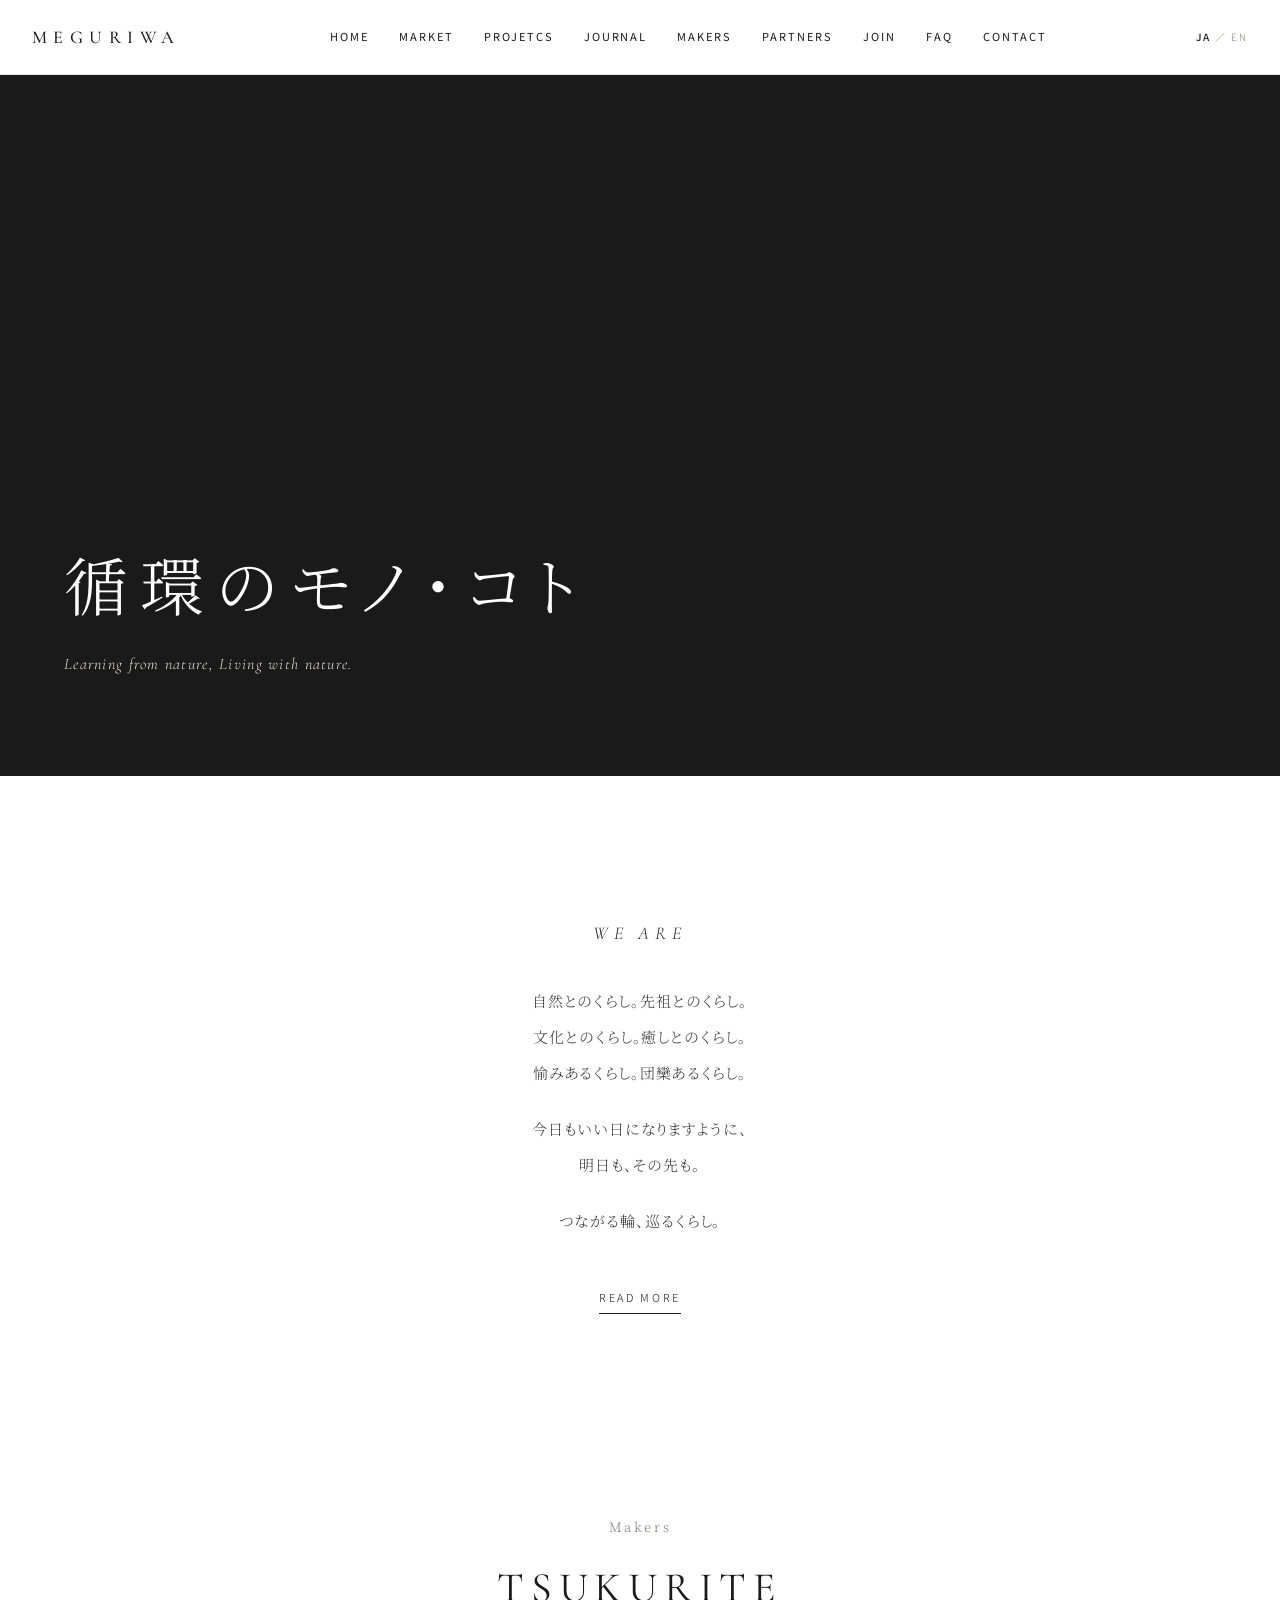
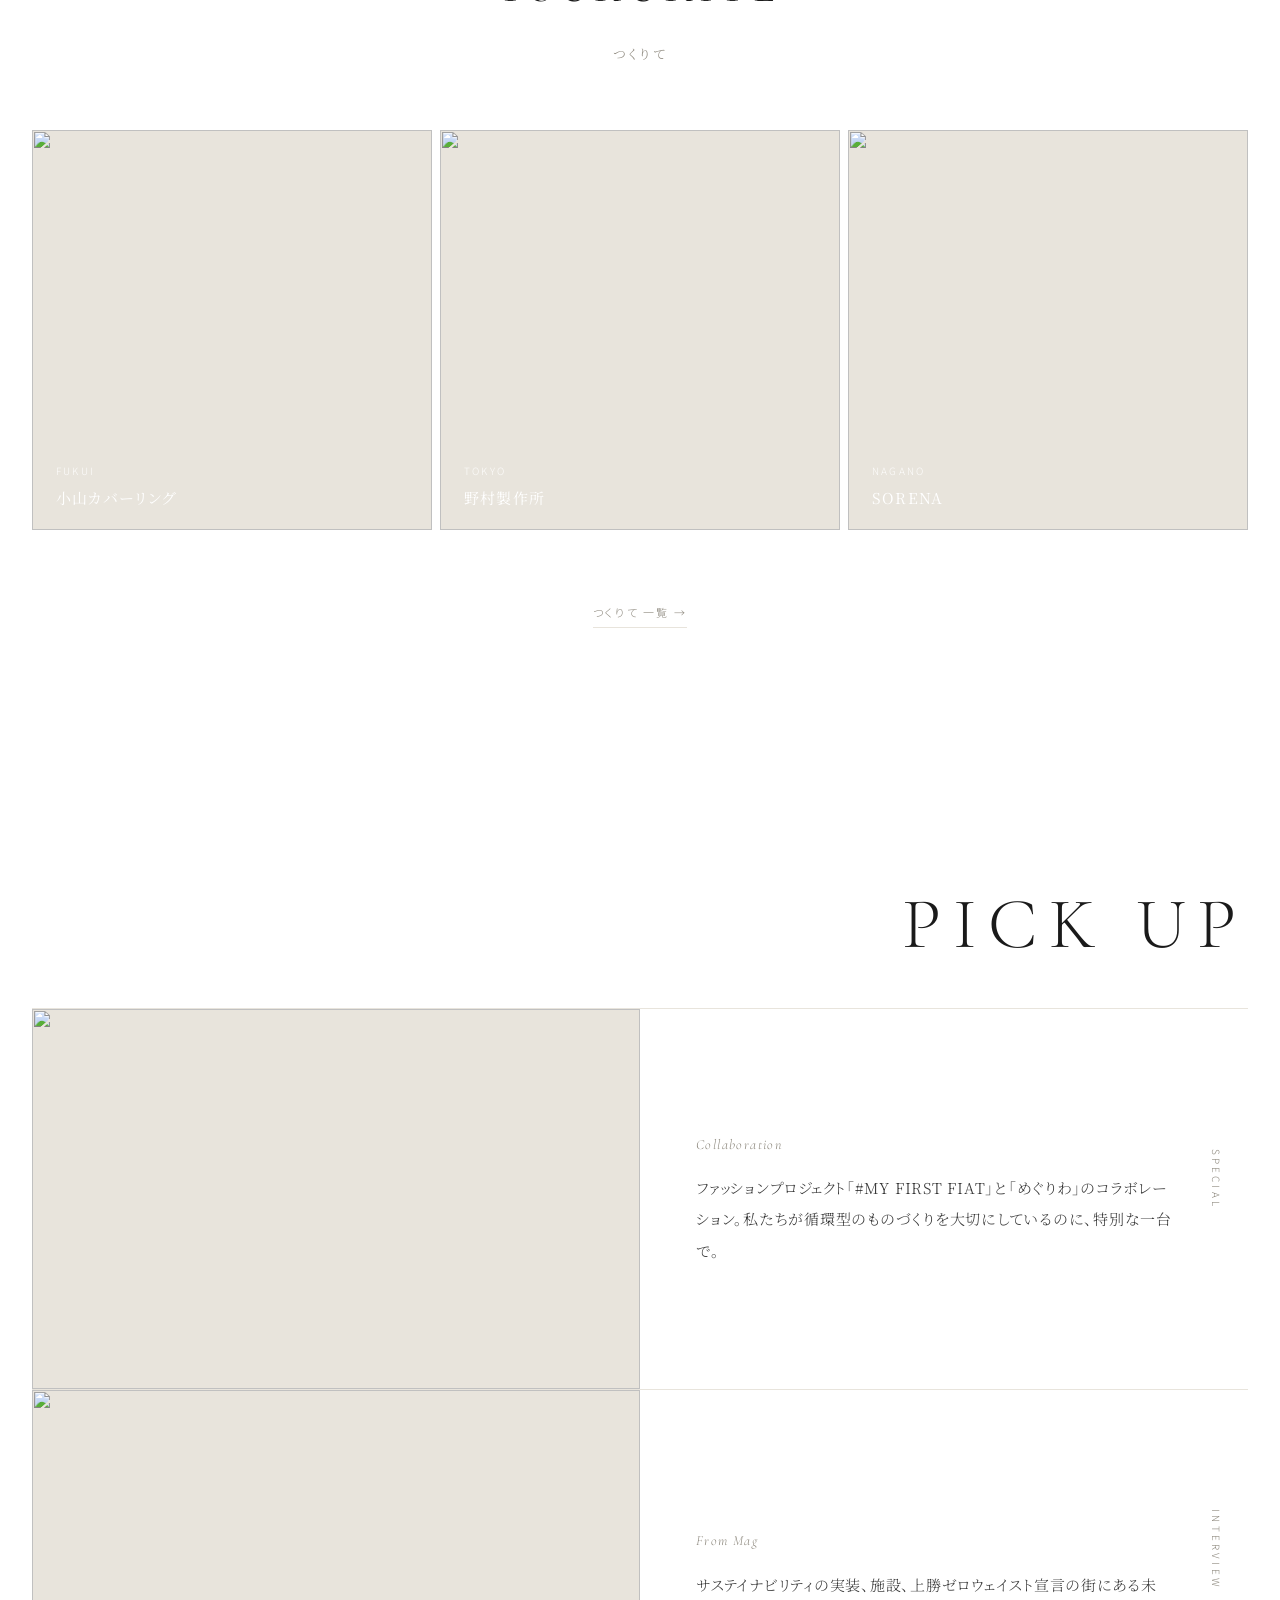
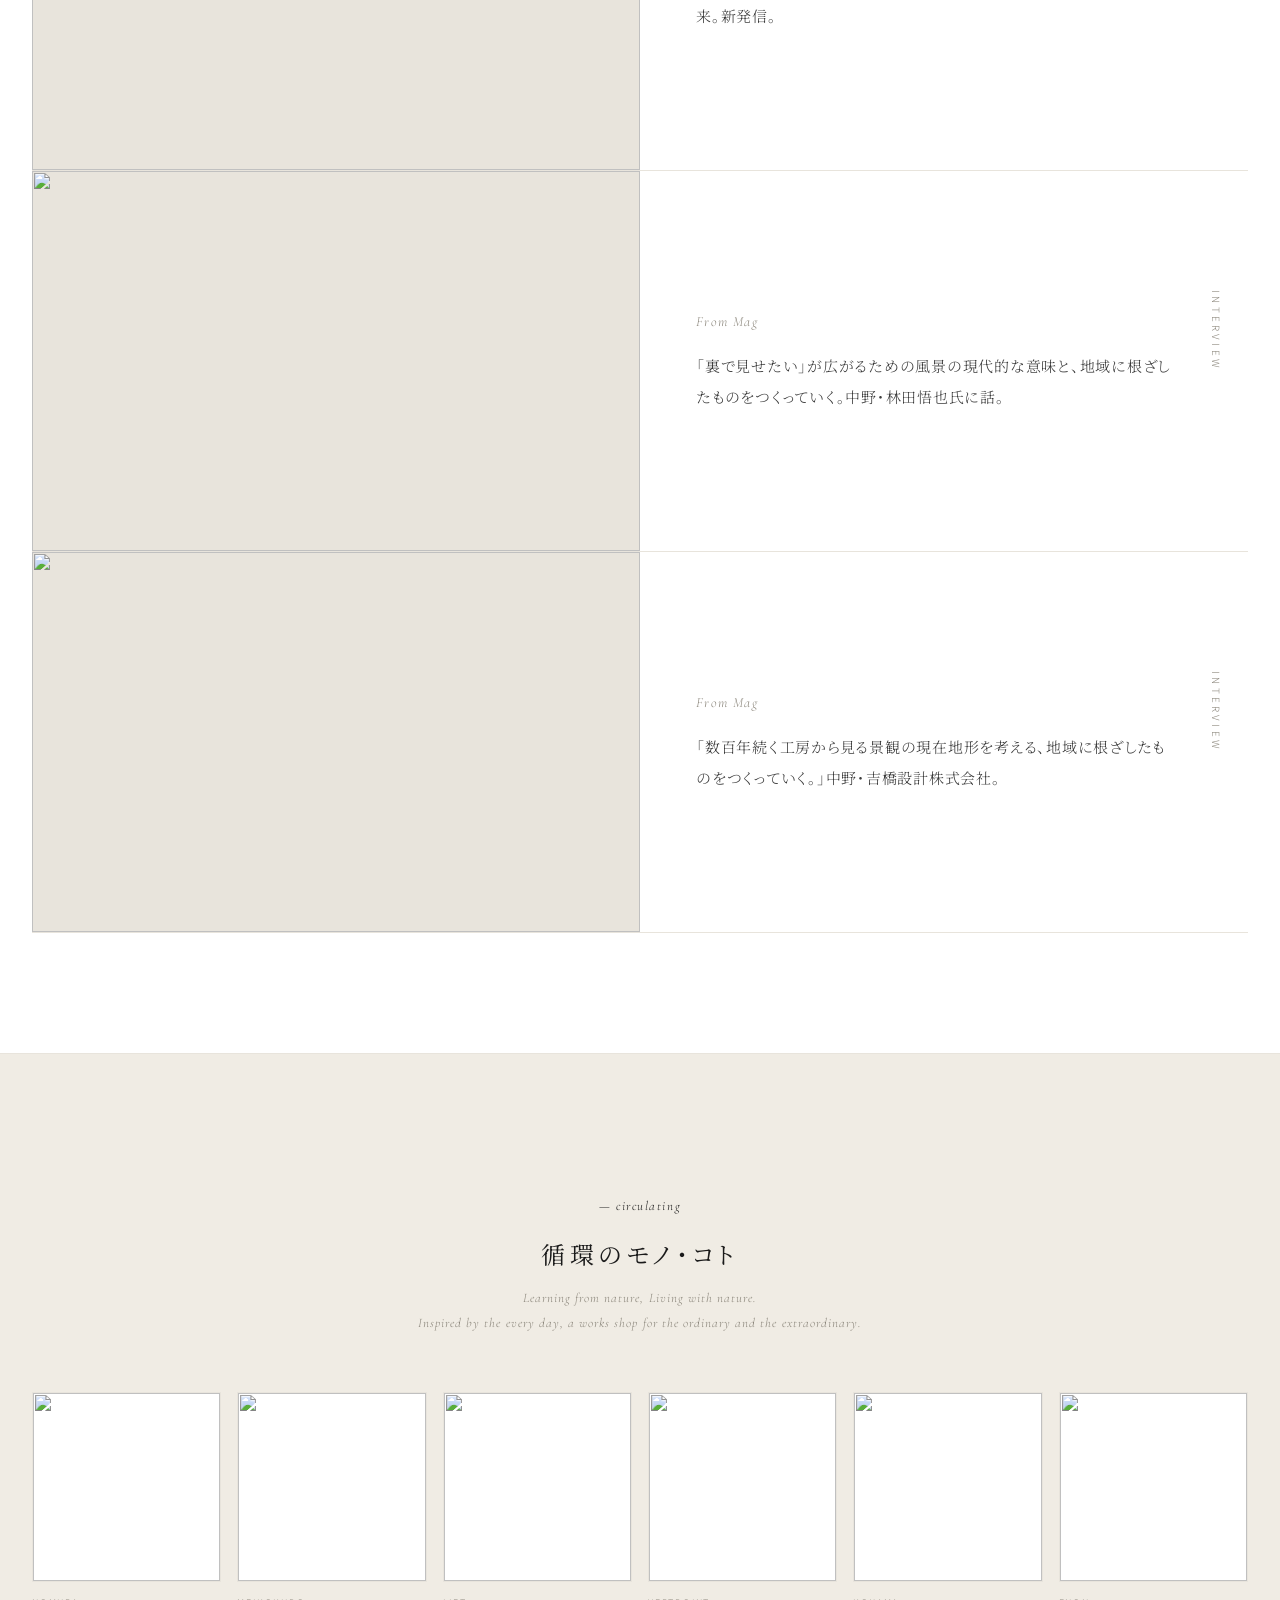
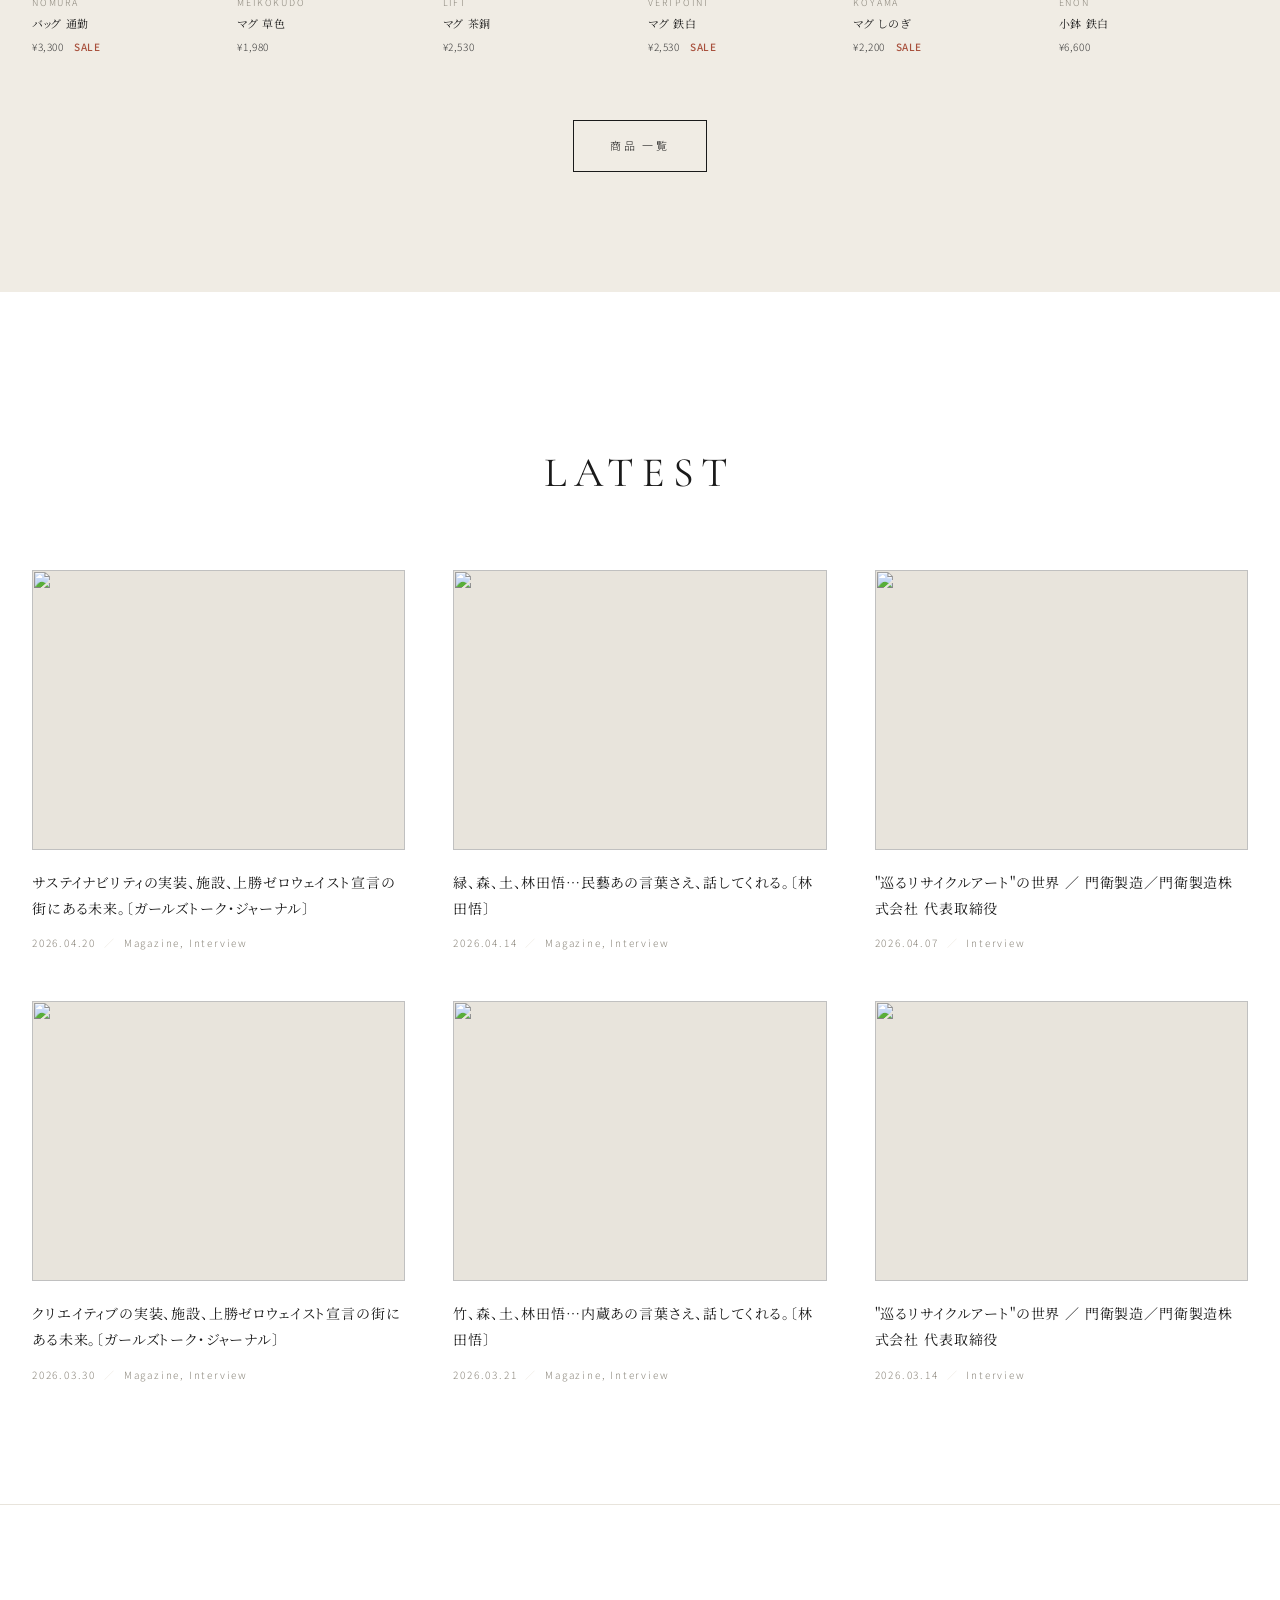
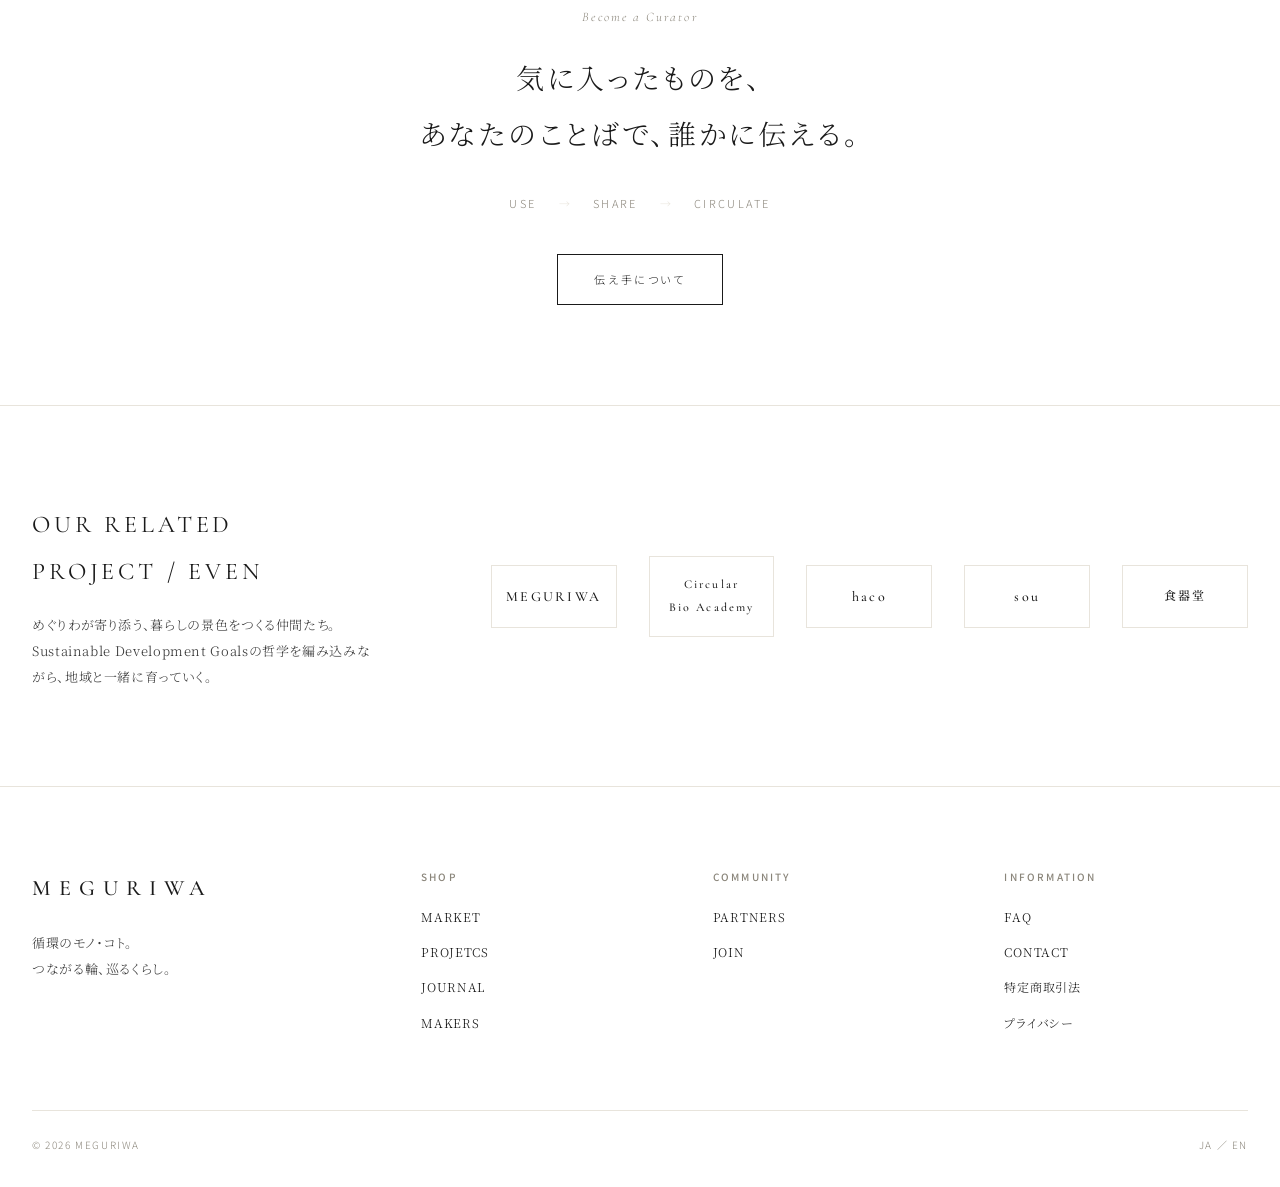
==== index_v2.html @ 495f4fb2 "v2: rewrite WE ARE with 'tsunagaru kurashi' 9 axes" ====
<!doctype html>
<html lang="ja">
<head>
<meta charset="utf-8">
<meta name="viewport" content="width=device-width,initial-scale=1">
<title>MEGURIWA — 循環のモノ・コト</title>
<meta name="description" content="日本で初めての推し活型 Co-Commerce プラットフォーム。つくり手と暮らし手が共に育てる新しい文化圏。">
<link rel="preconnect" href="https://fonts.googleapis.com">
<link rel="preconnect" href="https://fonts.gstatic.com" crossorigin>
<link href="https://fonts.googleapis.com/css2?family=Noto+Serif+JP:wght@200;300;400;500;600&family=Noto+Sans+JP:wght@300;400;500&family=Cormorant+Garamond:ital,wght@0,300;0,400;0,500;1,400&display=swap" rel="stylesheet">
<style>
:root{
  --ink:#1a1a1a;
  --ink-soft:#3a3a3a;
  --paper:#ffffff;
  --line:#e8e4dc;
  --line-soft:#f0ece4;
  --muted:#8a857a;
  --serif: "Noto Serif JP", "Hiragino Mincho ProN", serif;
  --sans:  "Noto Sans JP", "Hiragino Sans", sans-serif;
  --display: "Cormorant Garamond", "Noto Serif JP", serif;
}
*{box-sizing:border-box}
html,body{margin:0;padding:0}
body{
  font-family:var(--serif);
  font-weight:300;
  background:var(--paper);
  color:var(--ink);
  line-height:1.95;
  letter-spacing:0.04em;
  font-feature-settings:"palt" 1;
  -webkit-font-smoothing:antialiased;
}
img{max-width:100%;height:auto;display:block}
a{color:inherit;text-decoration:none}

.container{max-width:1280px;margin:0 auto;padding:0 32px}
.container--narrow{max-width:760px;margin:0 auto;padding:0 32px}
.container--wide{max-width:1480px;margin:0 auto;padding:0 32px}

/* ----------- Header ----------- */
.site-header{
  position:fixed;top:0;left:0;right:0;z-index:50;
  background:rgba(255,255,255,0.92);
  backdrop-filter:blur(10px);
  border-bottom:1px solid var(--line);
}
.site-header__inner{
  display:flex;align-items:center;justify-content:space-between;
  height:74px;padding:0 32px;
}
.site-header__logo{
  font-family:var(--display);
  font-size:18px;
  letter-spacing:0.36em;
  font-weight:500;
  line-height:1;
}
.site-nav{display:flex;gap:30px;font-family:var(--sans);font-size:11px;letter-spacing:0.18em;font-weight:400}
.site-nav a{color:var(--ink);transition:opacity .3s}
.site-nav a:hover{opacity:0.55}
.site-header__lang{font-family:var(--sans);font-size:10px;letter-spacing:0.2em;color:var(--muted)}
.site-header__lang span.active{color:var(--ink);font-weight:500}

@media (max-width:900px){
  .site-nav{display:none}
}

/* ----------- HERO (Image banner / 素材1点・大画面) ----------- */
.hero{
  position:relative;
  height:78vh;
  min-height:560px;
  margin-top:74px;
  overflow:hidden;
  background:#1a1a1a;
}
.hero__bg{
  position:absolute;inset:0;
  background-image:url('https://images.unsplash.com/photo-1542038784456-1ea8e935640e?w=2400&q=85');
  background-size:cover;
  background-position:center;
  filter:brightness(0.78) saturate(0.92);
}
.hero__inner{
  position:relative;z-index:2;
  height:100%;
  display:flex;flex-direction:column;justify-content:flex-end;
  padding:0 64px 96px;
  color:#fff;
}
.hero__headline{
  font-family:var(--serif);
  font-size:clamp(36px,5vw,64px);
  font-weight:300;
  letter-spacing:0.18em;
  line-height:1.4;
  margin:0 0 20px;
}
.hero__sub{
  font-family:var(--display);
  font-style:italic;
  font-size:16px;
  letter-spacing:0.08em;
  color:#e8e4dc;
  margin:0;
}

@media (max-width:760px){
  .hero{height:64vh;min-height:440px}
  .hero__inner{padding:0 32px 56px}
}

/* ----------- WE ARE (Rich text) ----------- */
.weare{padding:140px 0 120px;text-align:center}
.weare__label{
  font-family:var(--display);
  font-style:italic;
  font-size:18px;
  letter-spacing:0.32em;
  color:var(--ink);
  margin:0 0 32px;
}
.weare__body{
  font-size:15px;
  line-height:2.4;
  letter-spacing:0.06em;
  color:var(--ink-soft);
  max-width:600px;
  margin:0 auto;
}
.weare__body p{margin:0 0 20px}
.weare__body p:last-child{margin-bottom:0}
.weare__cta{
  display:inline-block;
  margin-top:48px;
  font-family:var(--sans);
  font-size:11px;letter-spacing:0.24em;
  border-bottom:1px solid var(--ink);
  padding-bottom:4px;
}

/* ----------- TSUKURITE (Multicolumn) ----------- */
.tsukurite{padding:80px 0 140px}
.tsukurite__head{text-align:center;margin-bottom:64px}
.tsukurite__title{
  font-family:var(--display);
  font-size:42px;
  letter-spacing:0.16em;
  font-weight:400;
  margin:0 0 12px;
}
.tsukurite__sub{
  font-family:var(--serif);
  font-size:13px;
  letter-spacing:0.2em;
  color:var(--muted);
  margin:0 0 8px;
}
.tsukurite__more{
  font-family:var(--sans);font-size:11px;letter-spacing:0.2em;
  color:var(--muted);
  border-bottom:1px solid var(--line);
  padding-bottom:3px;
  display:inline-block;margin-top:24px;
}

.tsukurite__grid{
  display:grid;
  grid-template-columns:repeat(3,1fr);
  gap:8px;
}
.tsukurite__cell{
  position:relative;
  aspect-ratio:1;
  background:#e8e4dc;
  overflow:hidden;
}
.tsukurite__cell img{
  width:100%;height:100%;object-fit:cover;
  transition:transform 1.2s ease;
}
.tsukurite__cell:hover img{transform:scale(1.04)}
.tsukurite__cell-info{
  position:absolute;left:24px;bottom:20px;
  color:#fff;
}
.tsukurite__cell-info .loc{
  font-family:var(--sans);font-size:10px;letter-spacing:0.22em;color:#fff;
  margin:0 0 6px;text-transform:uppercase;opacity:0.92;
}
.tsukurite__cell-info .name{
  font-family:var(--serif);font-size:15px;letter-spacing:0.08em;color:#fff;
  margin:0;font-weight:400;line-height:1.6;
}

@media (max-width:760px){
  .tsukurite__grid{grid-template-columns:1fr;gap:8px}
  .tsukurite__cell{aspect-ratio:4/3}
}

/* ----------- PICK UP (記事中心・メディア型) ----------- */
.pickup{padding:120px 0;background:var(--paper)}
.pickup__head{
  text-align:right;
  margin-bottom:48px;
}
.pickup__title{
  font-family:var(--display);
  font-size:clamp(48px,6vw,72px);
  letter-spacing:0.16em;
  font-weight:300;
  margin:0;line-height:1;
}
.pickup__list{
  display:flex;flex-direction:column;
}
.pickup__row{
  display:grid;
  grid-template-columns:1fr 1fr;
  border-top:1px solid var(--line);
  position:relative;
}
.pickup__row:last-child{border-bottom:1px solid var(--line)}
.pickup__img{
  aspect-ratio:16/10;
  overflow:hidden;
  background:#e8e4dc;
}
.pickup__img img{width:100%;height:100%;object-fit:cover}
.pickup__txt{
  display:flex;flex-direction:column;justify-content:center;
  padding:48px 56px;
  position:relative;
}
.pickup__cat{
  font-family:var(--display);font-style:italic;font-size:14px;
  color:var(--muted);letter-spacing:0.1em;margin:0 0 14px;
}
.pickup__copy{
  font-family:var(--serif);font-size:15px;line-height:2.1;letter-spacing:0.05em;
  color:var(--ink-soft);margin:0;max-width:480px;
}
.pickup__sidemark{
  position:absolute;right:32px;top:50%;
  transform:translateY(-50%) rotate(90deg);transform-origin:right center;
  font-family:var(--sans);font-size:10px;letter-spacing:0.32em;color:var(--muted);
  text-transform:uppercase;
}

@media (max-width:760px){
  .pickup__row{grid-template-columns:1fr}
  .pickup__txt{padding:32px}
  .pickup__sidemark{display:none}
}

/* ----------- 循環のモノ・コト ----------- */
.market{padding:140px 0 120px;border-top:1px solid var(--line);background:var(--line-soft)}
.market__head{text-align:center;margin-bottom:56px}
.market__eyebrow{
  font-family:var(--display);font-style:italic;font-size:13px;
  color:var(--ink);letter-spacing:0.12em;margin:0 0 12px;
}
.market__title{
  font-family:var(--serif);font-size:24px;letter-spacing:0.18em;font-weight:400;margin:0 0 8px;
}
.market__sub{
  font-family:var(--display);font-size:13px;letter-spacing:0.08em;color:var(--muted);margin:0;font-style:italic;
}

.product-row{
  display:grid;
  grid-template-columns:repeat(6,1fr);
  gap:16px;
}
.product{cursor:pointer}
.product__img{
  aspect-ratio:1;background:#fff;margin-bottom:12px;overflow:hidden;
  border:1px solid var(--line);
}
.product__img img{width:100%;height:100%;object-fit:cover;transition:transform 1.2s ease}
.product:hover .product__img img{transform:scale(1.04)}
.product__name{
  font-family:var(--serif);font-size:11px;letter-spacing:0.06em;font-weight:400;
  margin:0 0 4px;line-height:1.6;color:var(--ink);
}
.product__maker{
  font-family:var(--sans);font-size:9px;letter-spacing:0.2em;
  color:var(--muted);margin:0 0 4px;text-transform:uppercase;
}
.product__price{
  font-family:var(--sans);font-size:10px;letter-spacing:0.06em;color:var(--ink-soft);
  margin:0;
}
.product__price .sale{
  display:inline-block;color:#a8503c;font-weight:500;margin-left:8px;
}

.market__cta{margin-top:64px;text-align:center}
.btn-line{
  display:inline-block;
  font-family:var(--sans);font-size:11px;letter-spacing:0.24em;
  padding:14px 36px;
  border:1px solid var(--ink);
  background:transparent;color:var(--ink);
  transition:background .3s,color .3s;
}
.btn-line:hover{background:var(--ink);color:#fff}

@media (max-width:900px){
  .product-row{grid-template-columns:repeat(3,1fr)}
}
@media (max-width:560px){
  .product-row{grid-template-columns:repeat(2,1fr)}
}

/* ----------- LATEST (Blog posts) ----------- */
.latest{padding:140px 0 120px}
.latest__head{text-align:center;margin-bottom:56px}
.latest__title{
  font-family:var(--display);font-size:42px;letter-spacing:0.18em;
  font-weight:400;margin:0;
}

.latest-grid{
  display:grid;grid-template-columns:repeat(3,1fr);gap:48px;
}
.latest-card{cursor:pointer}
.latest-card__img{aspect-ratio:4/3;overflow:hidden;background:#e8e4dc;margin-bottom:20px}
.latest-card__img img{width:100%;height:100%;object-fit:cover;transition:transform 1.2s ease}
.latest-card:hover .latest-card__img img{transform:scale(1.04)}
.latest-card__title{
  font-family:var(--serif);font-size:14px;letter-spacing:0.06em;
  font-weight:400;margin:0 0 12px;line-height:1.85;
}
.latest-card__meta{
  font-family:var(--sans);font-size:10px;letter-spacing:0.18em;color:var(--muted);
  margin:0;
}
.latest-card__meta span:not(:last-child)::after{
  content:"／";margin:0 8px;color:var(--line);
}

@media (max-width:760px){
  .latest-grid{grid-template-columns:1fr;gap:48px}
}

/* ----------- CURATOR INVITATION (薄く・小さく) ----------- */
.invite{
  padding:100px 0;
  border-top:1px solid var(--line);
  text-align:center;
}
.invite__eyebrow{
  font-family:var(--display);font-style:italic;font-size:13px;
  color:var(--muted);letter-spacing:0.16em;margin:0 0 18px;
}
.invite__title{
  font-family:var(--serif);font-size:clamp(20px,2.4vw,28px);
  font-weight:300;letter-spacing:0.1em;line-height:2;margin:0 0 32px;
}
.invite__steps{
  display:flex;justify-content:center;gap:48px;
  font-family:var(--sans);font-size:11px;letter-spacing:0.22em;color:var(--muted);
  margin:0 0 40px;text-transform:uppercase;
}
.invite__steps span{position:relative;padding:0 4px}
.invite__steps span:not(:last-child)::after{
  content:"→";position:absolute;right:-32px;top:0;color:var(--line);
}

@media (max-width:760px){
  .invite__steps{flex-direction:column;gap:12px}
  .invite__steps span:not(:last-child)::after{display:none}
}

/* ----------- RELATED PROJECTS ----------- */
.related{
  padding:96px 0;border-top:1px solid var(--line);
}
.related__inner{
  display:grid;grid-template-columns:1fr 2fr;gap:80px;align-items:center;
}
.related__head h3{
  font-family:var(--display);font-size:24px;letter-spacing:0.16em;
  font-weight:400;margin:0 0 16px;
}
.related__head p{
  font-size:13px;line-height:2;color:var(--ink-soft);margin:0;max-width:340px;
}
.related__logos{
  display:grid;grid-template-columns:repeat(5,1fr);gap:32px;align-items:center;
}
.related__logo{
  font-family:var(--display);
  font-size:14px;letter-spacing:0.16em;
  text-align:center;color:var(--ink);
  padding:16px 8px;
  border:1px solid var(--line);
  aspect-ratio:2/1;
  display:flex;align-items:center;justify-content:center;
  font-weight:500;
}
.related__logo--small{font-size:12px;letter-spacing:0.18em}

@media (max-width:760px){
  .related__inner{grid-template-columns:1fr;gap:48px}
  .related__logos{grid-template-columns:repeat(3,1fr);gap:16px}
}

/* ----------- Footer ----------- */
.site-footer{
  background:#fff;
  padding:80px 0 32px;
  border-top:1px solid var(--line);
}
.footer-grid{
  display:grid;grid-template-columns:1.4fr 1fr 1fr 1fr;gap:48px;margin-bottom:64px;
}
.footer__brand-name{font-family:var(--display);font-size:22px;letter-spacing:0.36em;font-weight:500;margin:0 0 20px}
.footer__brand-tag{font-family:var(--serif);font-size:13px;line-height:2;color:var(--ink-soft);margin:0 0 24px;max-width:300px}
.footer__col h4{font-family:var(--sans);font-size:10px;letter-spacing:0.22em;color:var(--muted);margin:0 0 18px;text-transform:uppercase;font-weight:500}
.footer__col ul{list-style:none;padding:0;margin:0}
.footer__col li{margin-bottom:12px;font-size:12px;letter-spacing:0.06em}
.footer__col a:hover{opacity:0.6}
.footer__bottom{
  border-top:1px solid var(--line);
  padding-top:24px;
  display:flex;justify-content:space-between;align-items:center;
  font-family:var(--sans);font-size:10px;letter-spacing:0.16em;color:var(--muted);
}

@media (max-width:760px){
  .footer-grid{grid-template-columns:1fr;gap:40px}
}

</style>
</head>
<body>

<!-- ============= HEADER ============= -->
<header class="site-header">
  <div class="site-header__inner">
    <div class="site-header__logo">MEGURIWA</div>
    <nav class="site-nav">
      <a href="#">HOME</a>
      <a href="#">MARKET</a>
      <a href="#">PROJETCS</a>
      <a href="#">JOURNAL</a>
      <a href="#">MAKERS</a>
      <a href="#">PARTNERS</a>
      <a href="#">JOIN</a>
      <a href="#">FAQ</a>
      <a href="#">CONTACT</a>
    </nav>
    <div class="site-header__lang">
      <span class="active">JA</span> ／ <span>EN</span>
    </div>
  </div>
</header>

<!-- ============= HERO (Horizon: Image banner) ============= -->
<section class="hero">
  <div class="hero__bg"></div>
  <div class="hero__inner">
    <h1 class="hero__headline">循環のモノ・コト</h1>
    <p class="hero__sub">Learning from nature, Living with nature.</p>
  </div>
</section>

<!-- ============= WE ARE (Horizon: Rich text) ============= -->
<section class="weare">
  <div class="container--narrow">
    <p class="weare__label">WE ARE</p>
    <div class="weare__body">
      <p>
        自然とのくらし。先祖とのくらし。<br>
        文化とのくらし。癒しとのくらし。<br>
        愉みあるくらし。団欒あるくらし。
      </p>
      <p>
        今日もいい日になりますように、<br>
        明日も、その先も。
      </p>
      <p>
        つながる輪、巡るくらし。
      </p>
    </div>
    <a href="#" class="weare__cta">READ MORE</a>
  </div>
</section>

<!-- ============= TSUKURITE (Horizon: Multicolumn) ============= -->
<section class="tsukurite">
  <div class="container">
    <div class="tsukurite__head">
      <p class="tsukurite__sub">Makers</p>
      <h2 class="tsukurite__title">TSUKURITE</h2>
      <p class="tsukurite__sub" style="margin-top:8px">つくりて</p>
    </div>

    <div class="tsukurite__grid">
      <div class="tsukurite__cell">
        <img src="https://images.unsplash.com/photo-1578662996442-48f60103fc96?w=1200&q=85" alt="">
        <div class="tsukurite__cell-info">
          <p class="loc">FUKUI</p>
          <p class="name">小山カバーリング</p>
        </div>
      </div>
      <div class="tsukurite__cell">
        <img src="https://images.unsplash.com/photo-1567696911980-2eed69a46042?w=1200&q=85" alt="">
        <div class="tsukurite__cell-info">
          <p class="loc">TOKYO</p>
          <p class="name">野村製作所</p>
        </div>
      </div>
      <div class="tsukurite__cell">
        <img src="https://images.unsplash.com/photo-1582213782179-e0d53f98f2ca?w=1200&q=85" alt="">
        <div class="tsukurite__cell-info">
          <p class="loc">NAGANO</p>
          <p class="name">SORENA</p>
        </div>
      </div>
    </div>

    <div style="text-align:center;margin-top:48px">
      <a href="#" class="tsukurite__more">つくりて 一覧 →</a>
    </div>
  </div>
</section>

<!-- ============= PICK UP (Horizon: Multirow) ============= -->
<section class="pickup">
  <div class="container">
    <div class="pickup__head">
      <h2 class="pickup__title">PICK UP</h2>
    </div>

    <div class="pickup__list">
      <article class="pickup__row">
        <div class="pickup__img">
          <img src="https://images.unsplash.com/photo-1485827404703-89b55fcc595e?w=1400&q=85" alt="">
        </div>
        <div class="pickup__txt">
          <p class="pickup__cat">Collaboration</p>
          <p class="pickup__copy">
            ファッションプロジェクト「#MY FIRST FIAT」と「めぐりわ」のコラボレーション。私たちが循環型のものづくりを大切にしているのに、特別な一台で。
          </p>
          <p class="pickup__sidemark">Special</p>
        </div>
      </article>

      <article class="pickup__row">
        <div class="pickup__img">
          <img src="https://images.unsplash.com/photo-1556909172-54557c7e4fb7?w=1400&q=85" alt="">
        </div>
        <div class="pickup__txt">
          <p class="pickup__cat">From Mag</p>
          <p class="pickup__copy">
            サステイナビリティの実装、施設、上勝ゼロウェイスト宣言の街にある未来。新発信。
          </p>
          <p class="pickup__sidemark">Interview</p>
        </div>
      </article>

      <article class="pickup__row">
        <div class="pickup__img">
          <img src="https://images.unsplash.com/photo-1500382017468-9049fed747ef?w=1400&q=85" alt="">
        </div>
        <div class="pickup__txt">
          <p class="pickup__cat">From Mag</p>
          <p class="pickup__copy">
            「裏で見せたい」が広がるための風景の現代的な意味と、地域に根ざしたものをつくっていく。中野・林田悟也氏に話。
          </p>
          <p class="pickup__sidemark">Interview</p>
        </div>
      </article>

      <article class="pickup__row">
        <div class="pickup__img">
          <img src="https://images.unsplash.com/photo-1500382017468-9049fed747ef?w=1400&q=85" alt="">
        </div>
        <div class="pickup__txt">
          <p class="pickup__cat">From Mag</p>
          <p class="pickup__copy">
            「数百年続く工房から見る景観の現在地形を考える、地域に根ざしたものをつくっていく。」中野・吉橋設計株式会社。
          </p>
          <p class="pickup__sidemark">Interview</p>
        </div>
      </article>
    </div>
  </div>
</section>

<!-- ============= 循環のモノ・コト (Horizon: Featured collection) ============= -->
<section class="market">
  <div class="container">
    <div class="market__head">
      <p class="market__eyebrow">— circulating</p>
      <h2 class="market__title">循環のモノ・コト</h2>
      <p class="market__sub">Learning from nature, Living with nature.<br>Inspired by the every day, a works shop for the ordinary and the extraordinary.</p>
    </div>

    <div class="product-row">
      <article class="product">
        <div class="product__img"><img src="https://images.unsplash.com/photo-1606760227091-3dd870d97f1d?w=600&q=85" alt=""></div>
        <p class="product__maker">NOMURA</p>
        <p class="product__name">バッグ 通勤</p>
        <p class="product__price">¥3,300 <span class="sale">SALE</span></p>
      </article>
      <article class="product">
        <div class="product__img"><img src="https://images.unsplash.com/photo-1556228720-195a672e8a03?w=600&q=85" alt=""></div>
        <p class="product__maker">MEIKOKUDO</p>
        <p class="product__name">マグ 草色</p>
        <p class="product__price">¥1,980</p>
      </article>
      <article class="product">
        <div class="product__img"><img src="https://images.unsplash.com/photo-1610701596007-11502861dcfa?w=600&q=85" alt=""></div>
        <p class="product__maker">LIFT</p>
        <p class="product__name">マグ 茶銅</p>
        <p class="product__price">¥2,530</p>
      </article>
      <article class="product">
        <div class="product__img"><img src="https://images.unsplash.com/photo-1495774856032-8b90bbb32b32?w=600&q=85" alt=""></div>
        <p class="product__maker">VERTPOINT</p>
        <p class="product__name">マグ 鉄白</p>
        <p class="product__price">¥2,530 <span class="sale">SALE</span></p>
      </article>
      <article class="product">
        <div class="product__img"><img src="https://images.unsplash.com/photo-1578749556568-bc2c40e68b61?w=600&q=85" alt=""></div>
        <p class="product__maker">KOYAMA</p>
        <p class="product__name">マグ しのぎ</p>
        <p class="product__price">¥2,200 <span class="sale">SALE</span></p>
      </article>
      <article class="product">
        <div class="product__img"><img src="https://images.unsplash.com/photo-1607435097405-db48f377bff6?w=600&q=85" alt=""></div>
        <p class="product__maker">ENON</p>
        <p class="product__name">小鉢 鉄白</p>
        <p class="product__price">¥6,600</p>
      </article>
    </div>

    <div class="market__cta">
      <a href="#" class="btn-line">商品 一覧</a>
    </div>
  </div>
</section>

<!-- ============= LATEST (Horizon: Blog posts) ============= -->
<section class="latest">
  <div class="container">
    <div class="latest__head">
      <h2 class="latest__title">LATEST</h2>
    </div>

    <div class="latest-grid">
      <article class="latest-card">
        <div class="latest-card__img"><img src="https://images.unsplash.com/photo-1517048676732-d65bc937f952?w=900&q=85" alt=""></div>
        <h3 class="latest-card__title">サステイナビリティの実装、施設、上勝ゼロウェイスト宣言の街にある未来。〔ガールズトーク・ジャーナル〕</h3>
        <p class="latest-card__meta"><span>2026.04.20</span><span>Magazine, Interview</span></p>
      </article>
      <article class="latest-card">
        <div class="latest-card__img"><img src="https://images.unsplash.com/photo-1493663284031-b7e3aefcae8e?w=900&q=85" alt=""></div>
        <h3 class="latest-card__title">緑、森、土、林田悟…民藝あの言葉さえ、話してくれる。〔林田悟〕</h3>
        <p class="latest-card__meta"><span>2026.04.14</span><span>Magazine, Interview</span></p>
      </article>
      <article class="latest-card">
        <div class="latest-card__img"><img src="https://images.unsplash.com/photo-1528360983277-13d401cdc186?w=900&q=85" alt=""></div>
        <h3 class="latest-card__title">"巡るリサイクルアート"の世界 ／ 門衛製造／門衛製造株式会社 代表取締役</h3>
        <p class="latest-card__meta"><span>2026.04.07</span><span>Interview</span></p>
      </article>

      <article class="latest-card">
        <div class="latest-card__img"><img src="https://images.unsplash.com/photo-1517048676732-d65bc937f952?w=900&q=85" alt=""></div>
        <h3 class="latest-card__title">クリエイティブの実装、施設、上勝ゼロウェイスト宣言の街にある未来。〔ガールズトーク・ジャーナル〕</h3>
        <p class="latest-card__meta"><span>2026.03.30</span><span>Magazine, Interview</span></p>
      </article>
      <article class="latest-card">
        <div class="latest-card__img"><img src="https://images.unsplash.com/photo-1493663284031-b7e3aefcae8e?w=900&q=85" alt=""></div>
        <h3 class="latest-card__title">竹、森、土、林田悟…内蔵あの言葉さえ、話してくれる。〔林田悟〕</h3>
        <p class="latest-card__meta"><span>2026.03.21</span><span>Magazine, Interview</span></p>
      </article>
      <article class="latest-card">
        <div class="latest-card__img"><img src="https://images.unsplash.com/photo-1528360983277-13d401cdc186?w=900&q=85" alt=""></div>
        <h3 class="latest-card__title">"巡るリサイクルアート"の世界 ／ 門衛製造／門衛製造株式会社 代表取締役</h3>
        <p class="latest-card__meta"><span>2026.03.14</span><span>Interview</span></p>
      </article>
    </div>
  </div>
</section>

<!-- ============= CURATOR INVITATION (薄め) ============= -->
<section class="invite">
  <div class="container--narrow">
    <p class="invite__eyebrow">Become a Curator</p>
    <p class="invite__title">
      気に入ったものを、<br>あなたのことばで、誰かに伝える。
    </p>
    <div class="invite__steps">
      <span>Use</span>
      <span>Share</span>
      <span>Circulate</span>
    </div>
    <a href="#" class="btn-line">伝え手について</a>
  </div>
</section>

<!-- ============= RELATED PROJECTS ============= -->
<section class="related">
  <div class="container">
    <div class="related__inner">
      <div class="related__head">
        <h3>OUR RELATED<br>PROJECT / EVEN</h3>
        <p>めぐりわが寄り添う、暮らしの景色をつくる仲間たち。Sustainable Development Goalsの哲学を編み込みながら、地域と一緒に育っていく。</p>
      </div>
      <div class="related__logos">
        <div class="related__logo">MEGURIWA</div>
        <div class="related__logo related__logo--small">Circular<br>Bio Academy</div>
        <div class="related__logo">haco</div>
        <div class="related__logo">sou</div>
        <div class="related__logo related__logo--small">食器堂</div>
      </div>
    </div>
  </div>
</section>

<!-- ============= Footer ============= -->
<footer class="site-footer">
  <div class="container">
    <div class="footer-grid">
      <div class="footer__brand">
        <p class="footer__brand-name">MEGURIWA</p>
        <p class="footer__brand-tag">
          循環のモノ・コト。<br>
          つながる輪、巡るくらし。
        </p>
      </div>
      <div class="footer__col">
        <h4>Shop</h4>
        <ul>
          <li><a href="#">MARKET</a></li>
          <li><a href="#">PROJETCS</a></li>
          <li><a href="#">JOURNAL</a></li>
          <li><a href="#">MAKERS</a></li>
        </ul>
      </div>
      <div class="footer__col">
        <h4>Community</h4>
        <ul>
          <li><a href="#">PARTNERS</a></li>
          <li><a href="#">JOIN</a></li>
        </ul>
      </div>
      <div class="footer__col">
        <h4>Information</h4>
        <ul>
          <li><a href="#">FAQ</a></li>
          <li><a href="#">CONTACT</a></li>
          <li><a href="#">特定商取引法</a></li>
          <li><a href="#">プライバシー</a></li>
        </ul>
      </div>
    </div>
    <div class="footer__bottom">
      <span>© 2026 MEGURIWA</span>
      <span>JA ／ EN</span>
    </div>
  </div>
</footer>

</body>
</html>
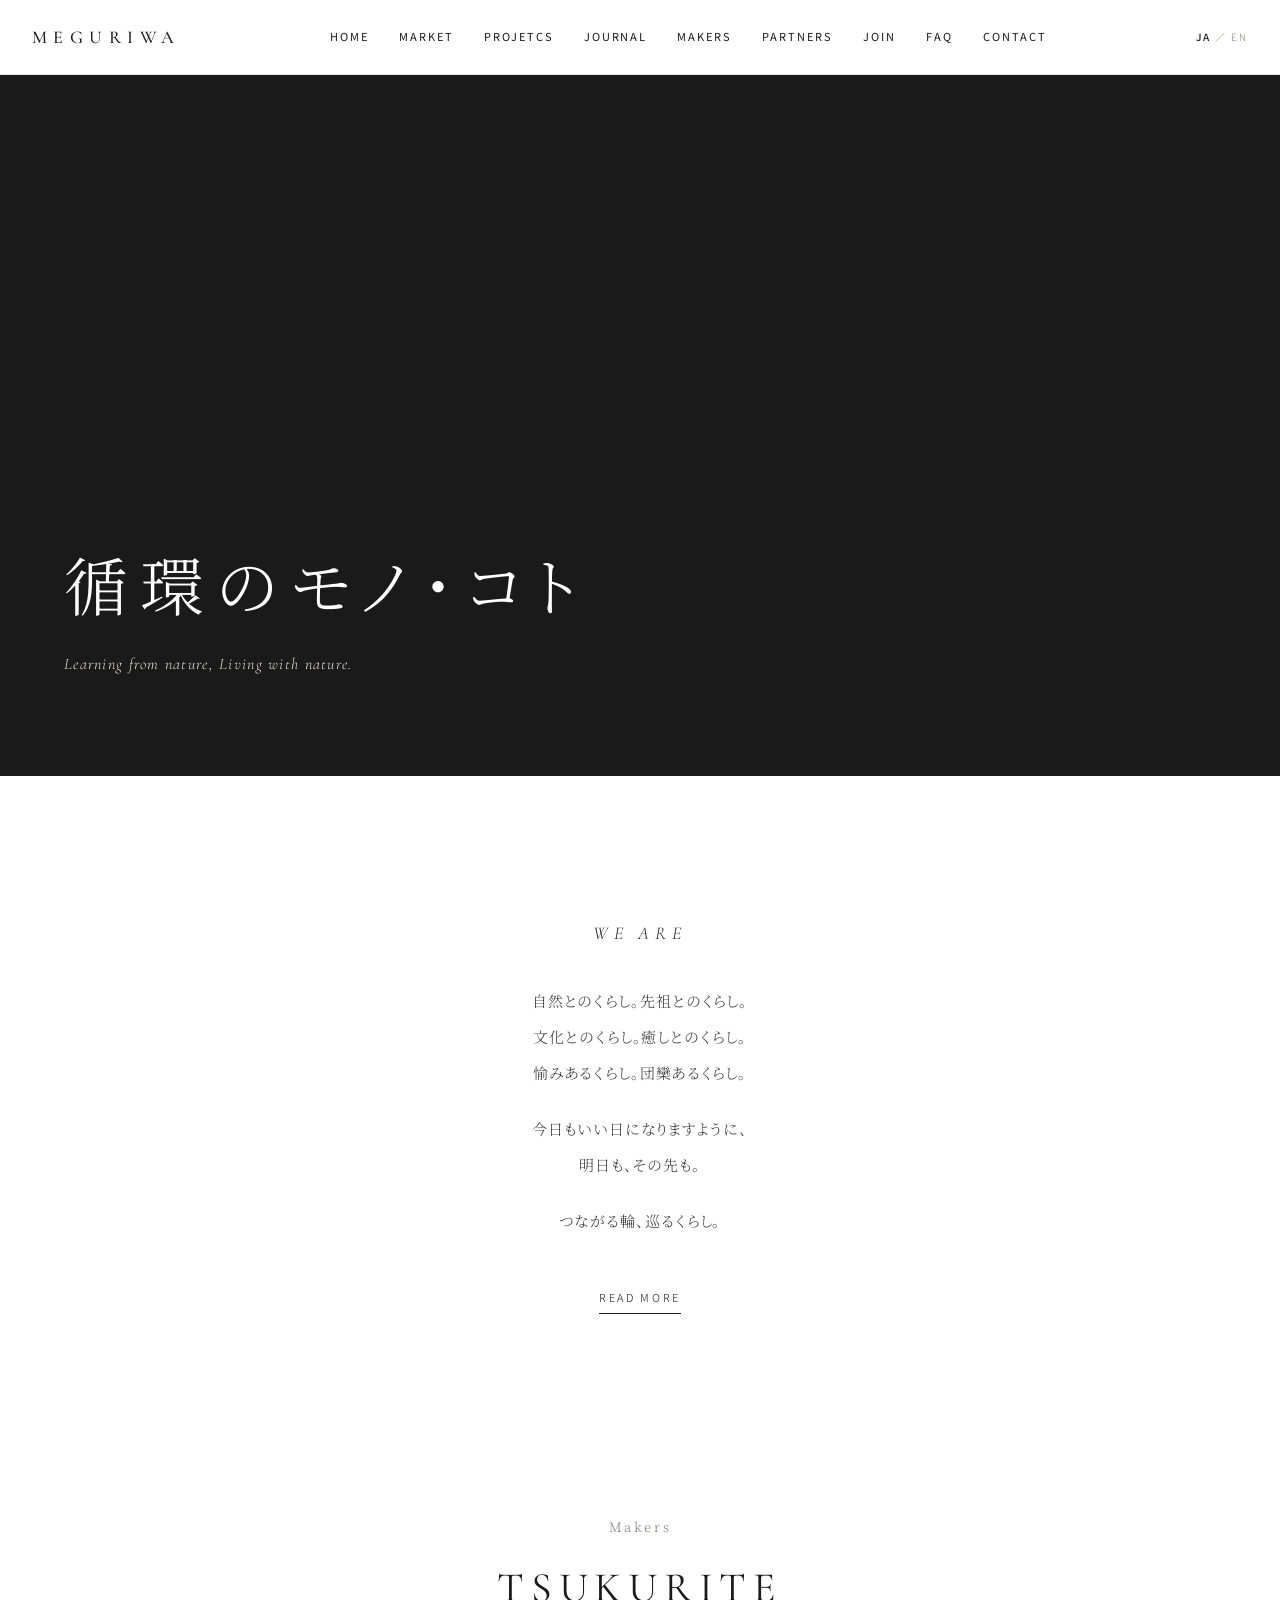
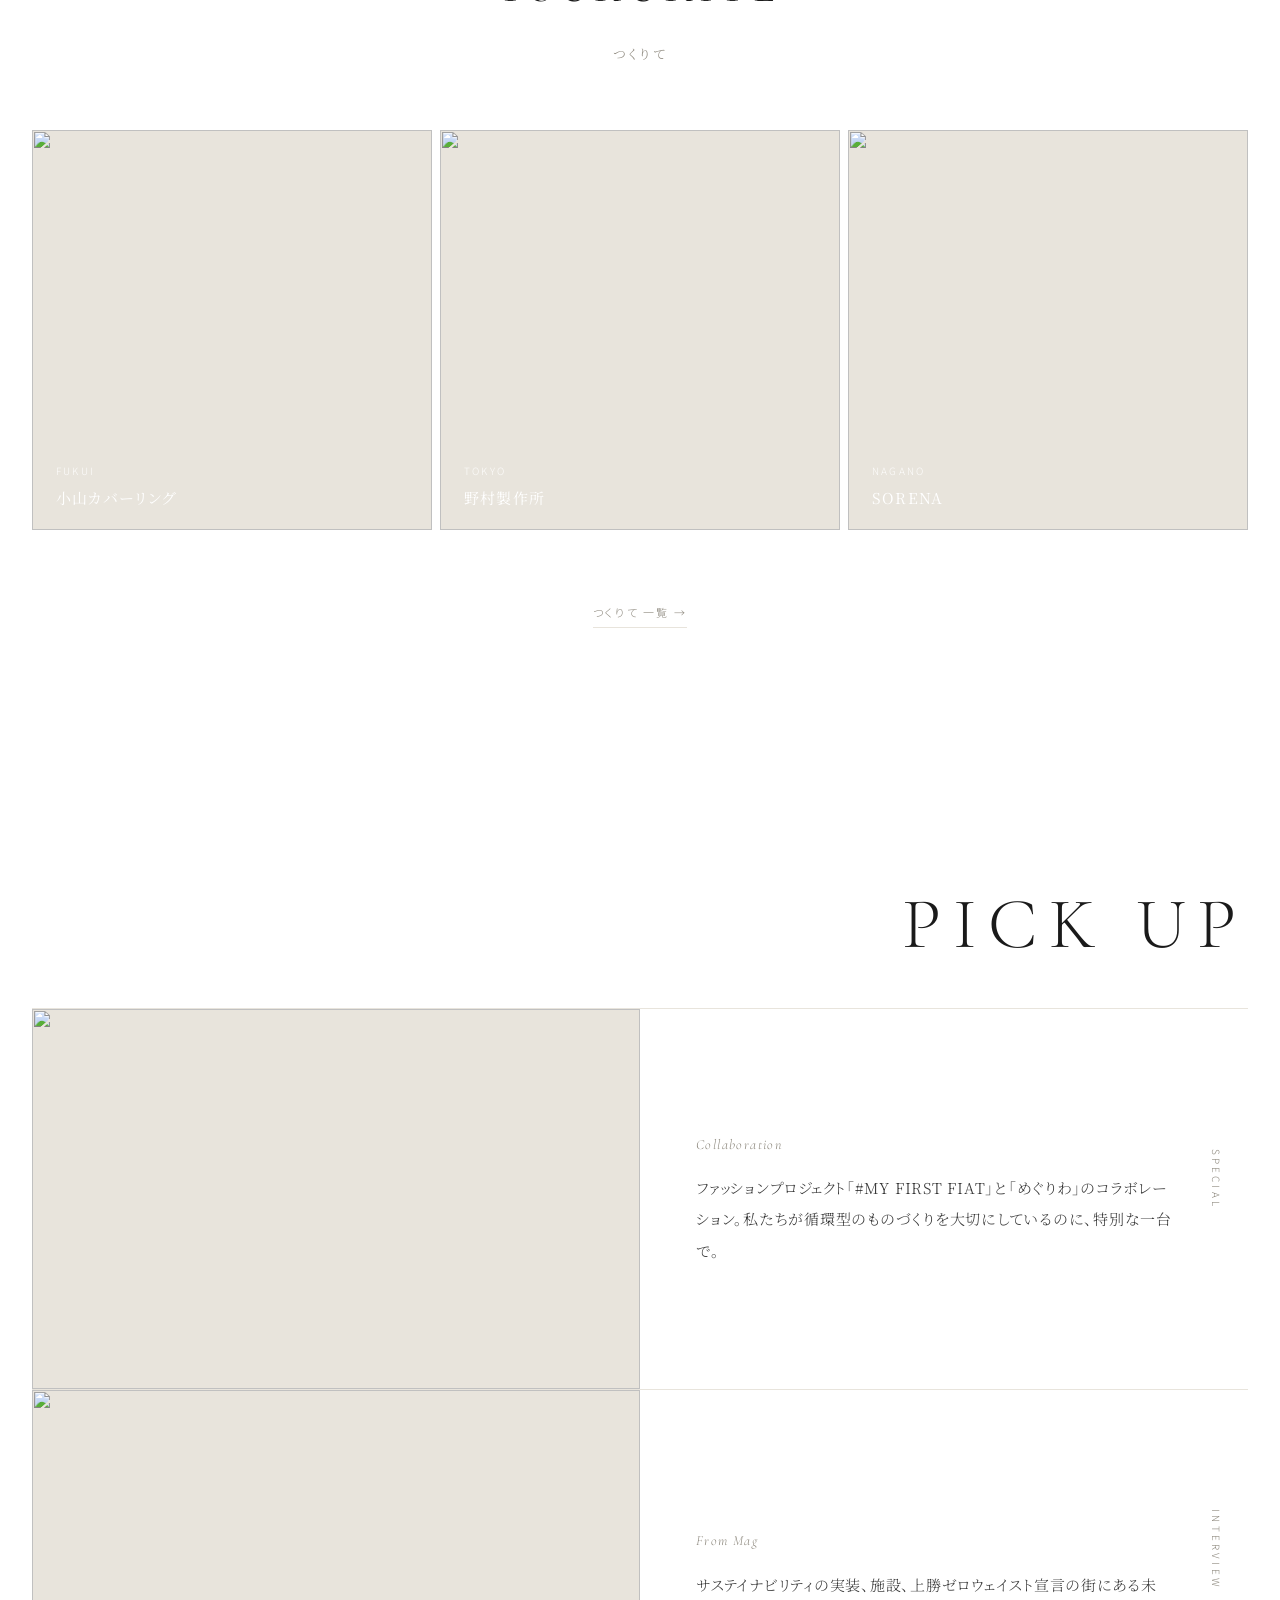
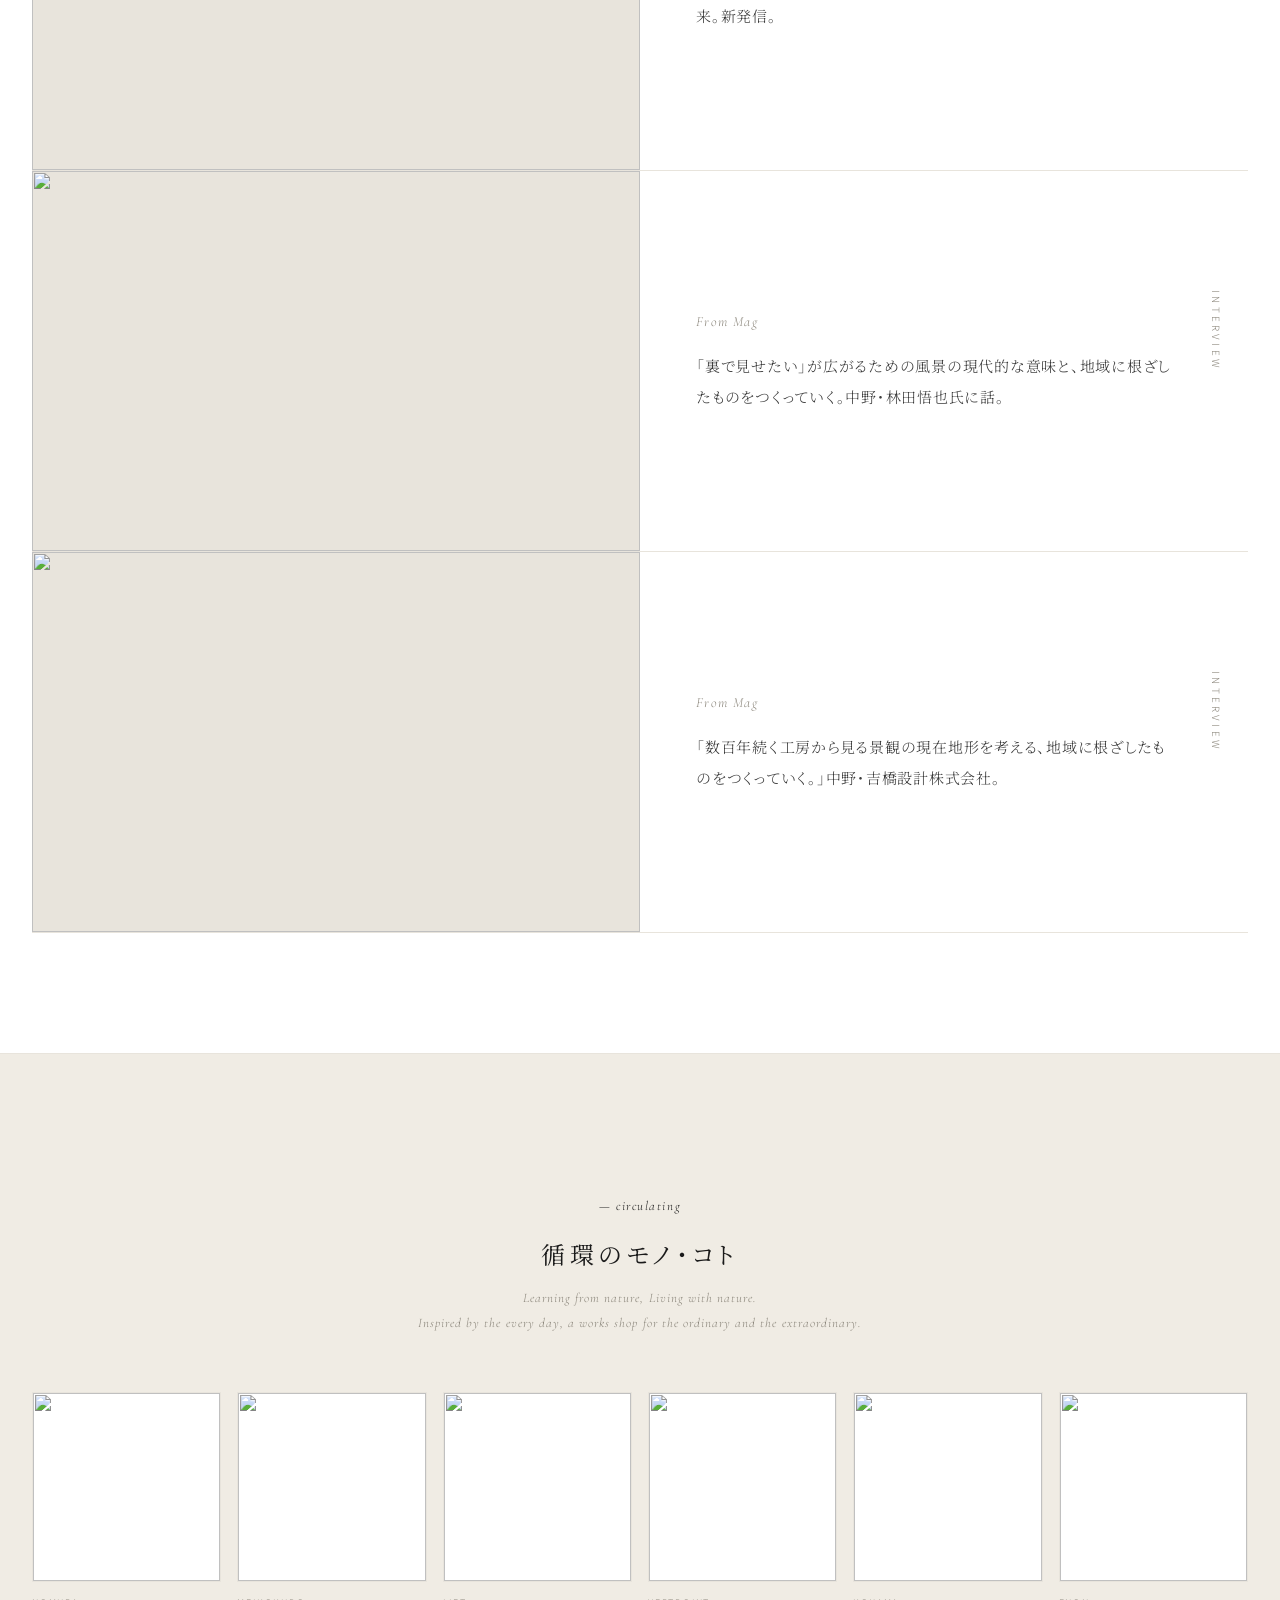
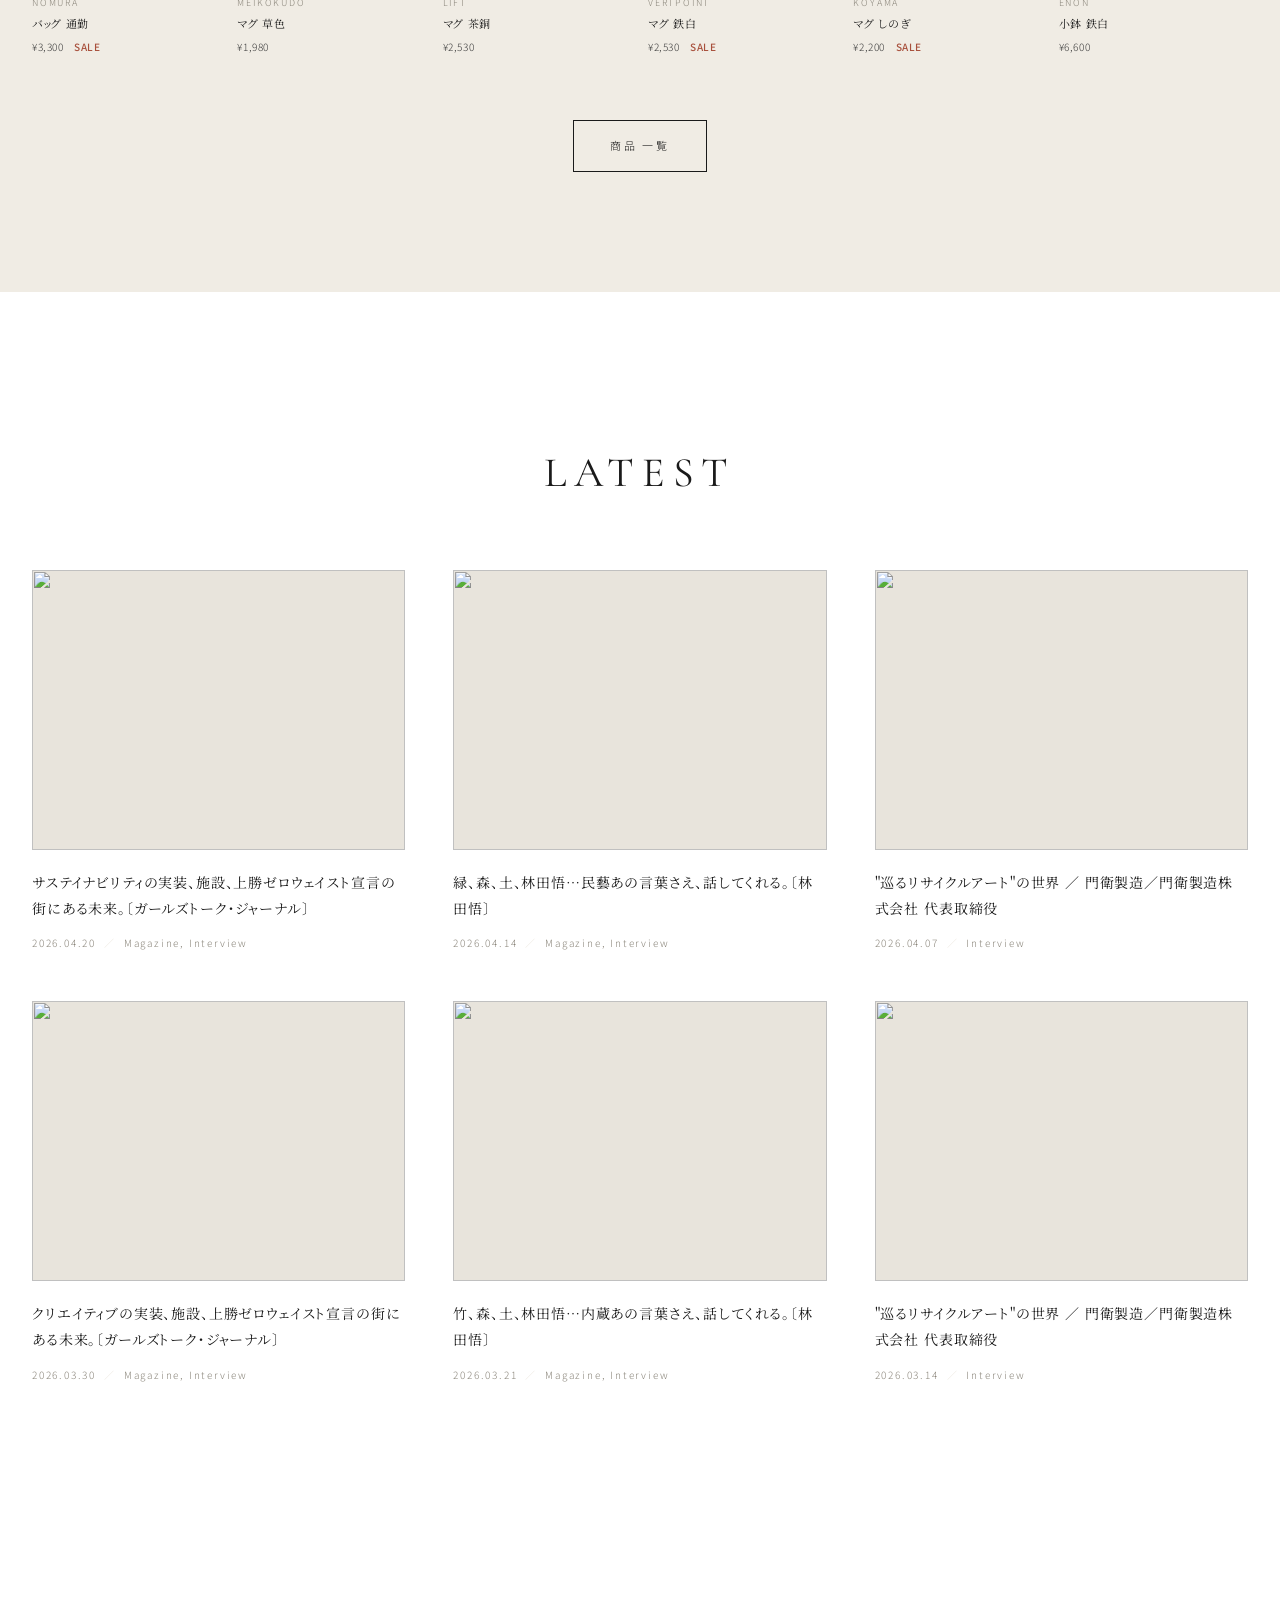
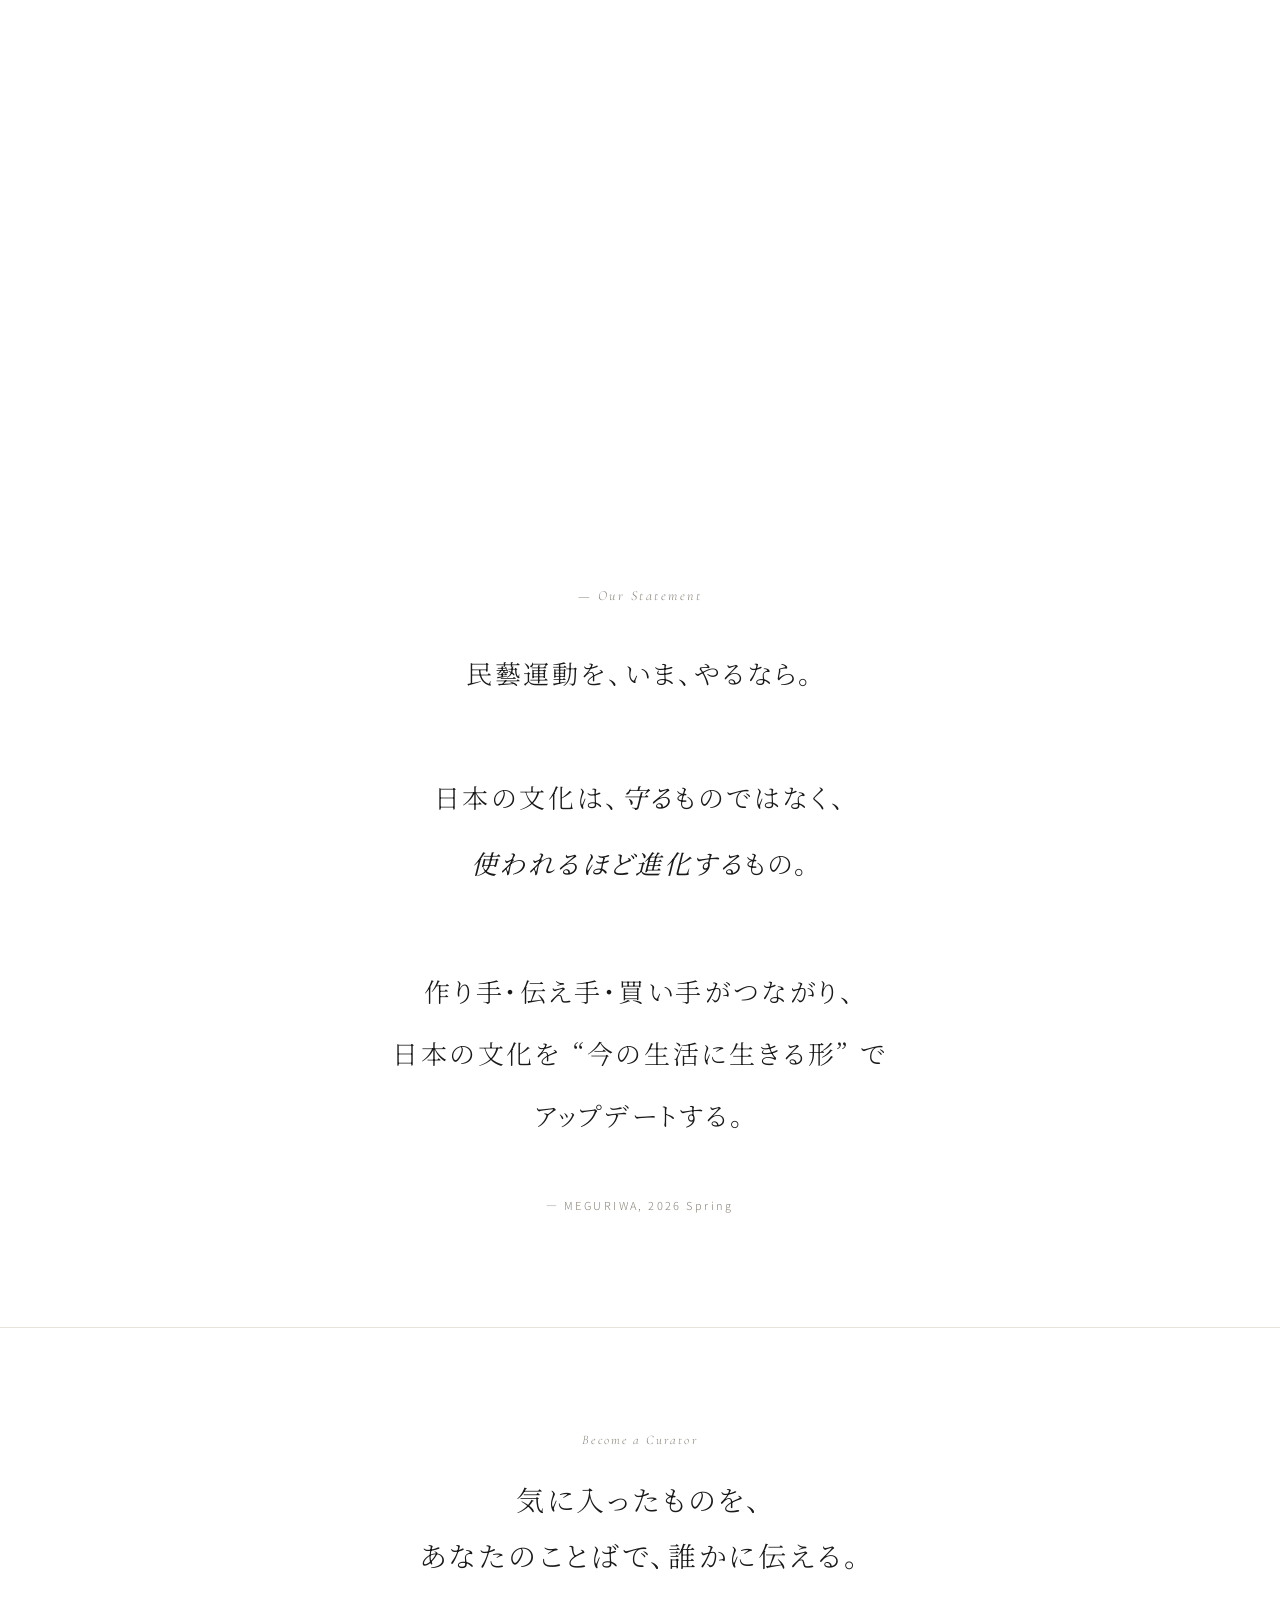
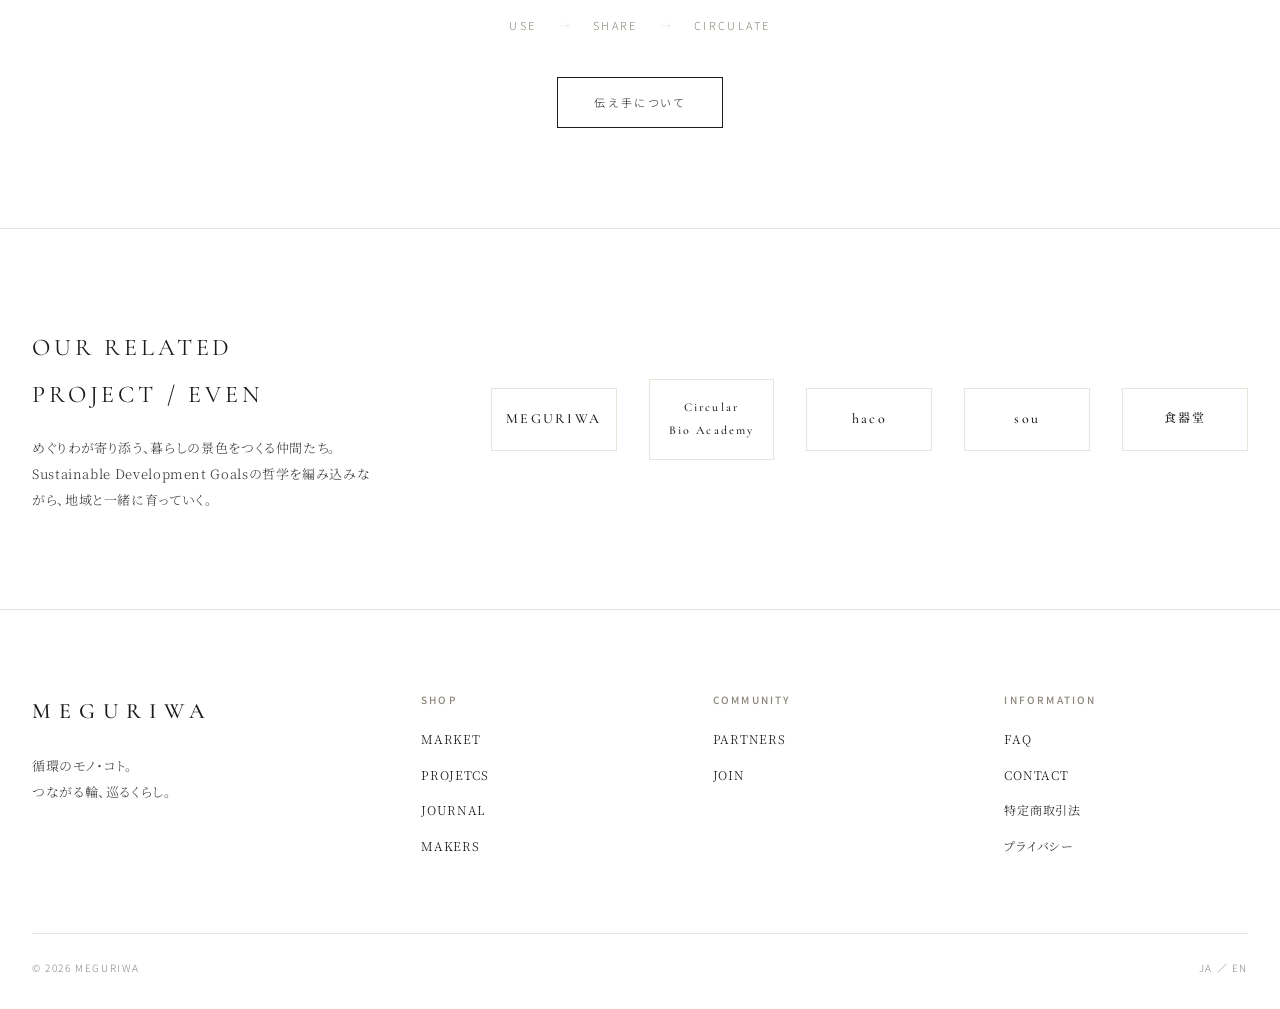
==== commit 6ee9f082: "v2: add Statement section (full-width image + Rich text) before Curator Invitation" ====
--- a/index_v2.html
+++ b/index_v2.html
@@ -435,6 +435,57 @@
   .footer-grid{grid-template-columns:1fr;gap:40px}
 }
 
+
+/* ----------- STATEMENT (Full-width image + Rich text) ----------- */
+.statement{
+  margin-top:0;
+}
+.statement__visual{
+  width:100%;
+  height:62vh;
+  min-height:480px;
+  background-image:url('https://images.unsplash.com/photo-1528459801416-a9e53bbf4e17?w=2400&q=85');
+  background-size:cover;
+  background-position:center;
+  filter:saturate(0.92) contrast(1.02);
+}
+.statement__body{
+  padding:120px 0 100px;
+  text-align:center;
+}
+.statement__eyebrow{
+  font-family:var(--display);
+  font-style:italic;
+  font-size:14px;
+  letter-spacing:0.18em;
+  color:var(--muted);
+  margin:0 0 32px;
+}
+.statement__quote{
+  font-family:var(--serif);
+  font-size:clamp(20px,2.4vw,26px);
+  font-weight:300;
+  line-height:2.4;
+  letter-spacing:0.1em;
+  margin:0;
+  color:var(--ink);
+}
+.statement__quote em{
+  font-family:var(--display);
+  font-style:italic;
+  font-weight:400;
+  color:var(--ink);
+}
+.statement__sig{
+  font-family:var(--sans);font-size:11px;letter-spacing:0.22em;
+  color:var(--muted);margin-top:48px;
+}
+
+@media (max-width:760px){
+  .statement__visual{height:46vh;min-height:340px}
+  .statement__body{padding:80px 0 64px}
+}
+
 </style>
 </head>
 <body>
@@ -686,6 +737,24 @@
         <h3 class="latest-card__title">"巡るリサイクルアート"の世界 ／ 門衛製造／門衛製造株式会社 代表取締役</h3>
         <p class="latest-card__meta"><span>2026.03.14</span><span>Interview</span></p>
       </article>
+    </div>
+  </div>
+</section>
+
+<!-- ============= STATEMENT (Full-width image + Rich text) ============= -->
+<section class="statement">
+  <div class="statement__visual"></div>
+  <div class="statement__body">
+    <div class="container--narrow">
+      <p class="statement__eyebrow">— Our Statement</p>
+      <p class="statement__quote">
+        民藝運動を、いま、やるなら。<br><br>
+        日本の文化は、<em>守る</em>ものではなく、<br>
+        <em>使われるほど進化する</em>もの。<br><br>
+        作り手・伝え手・買い手がつながり、<br>
+        日本の文化を “今の生活に生きる形” で<br>アップデートする。
+      </p>
+      <p class="statement__sig">— MEGURIWA, 2026 Spring</p>
     </div>
   </div>
 </section>
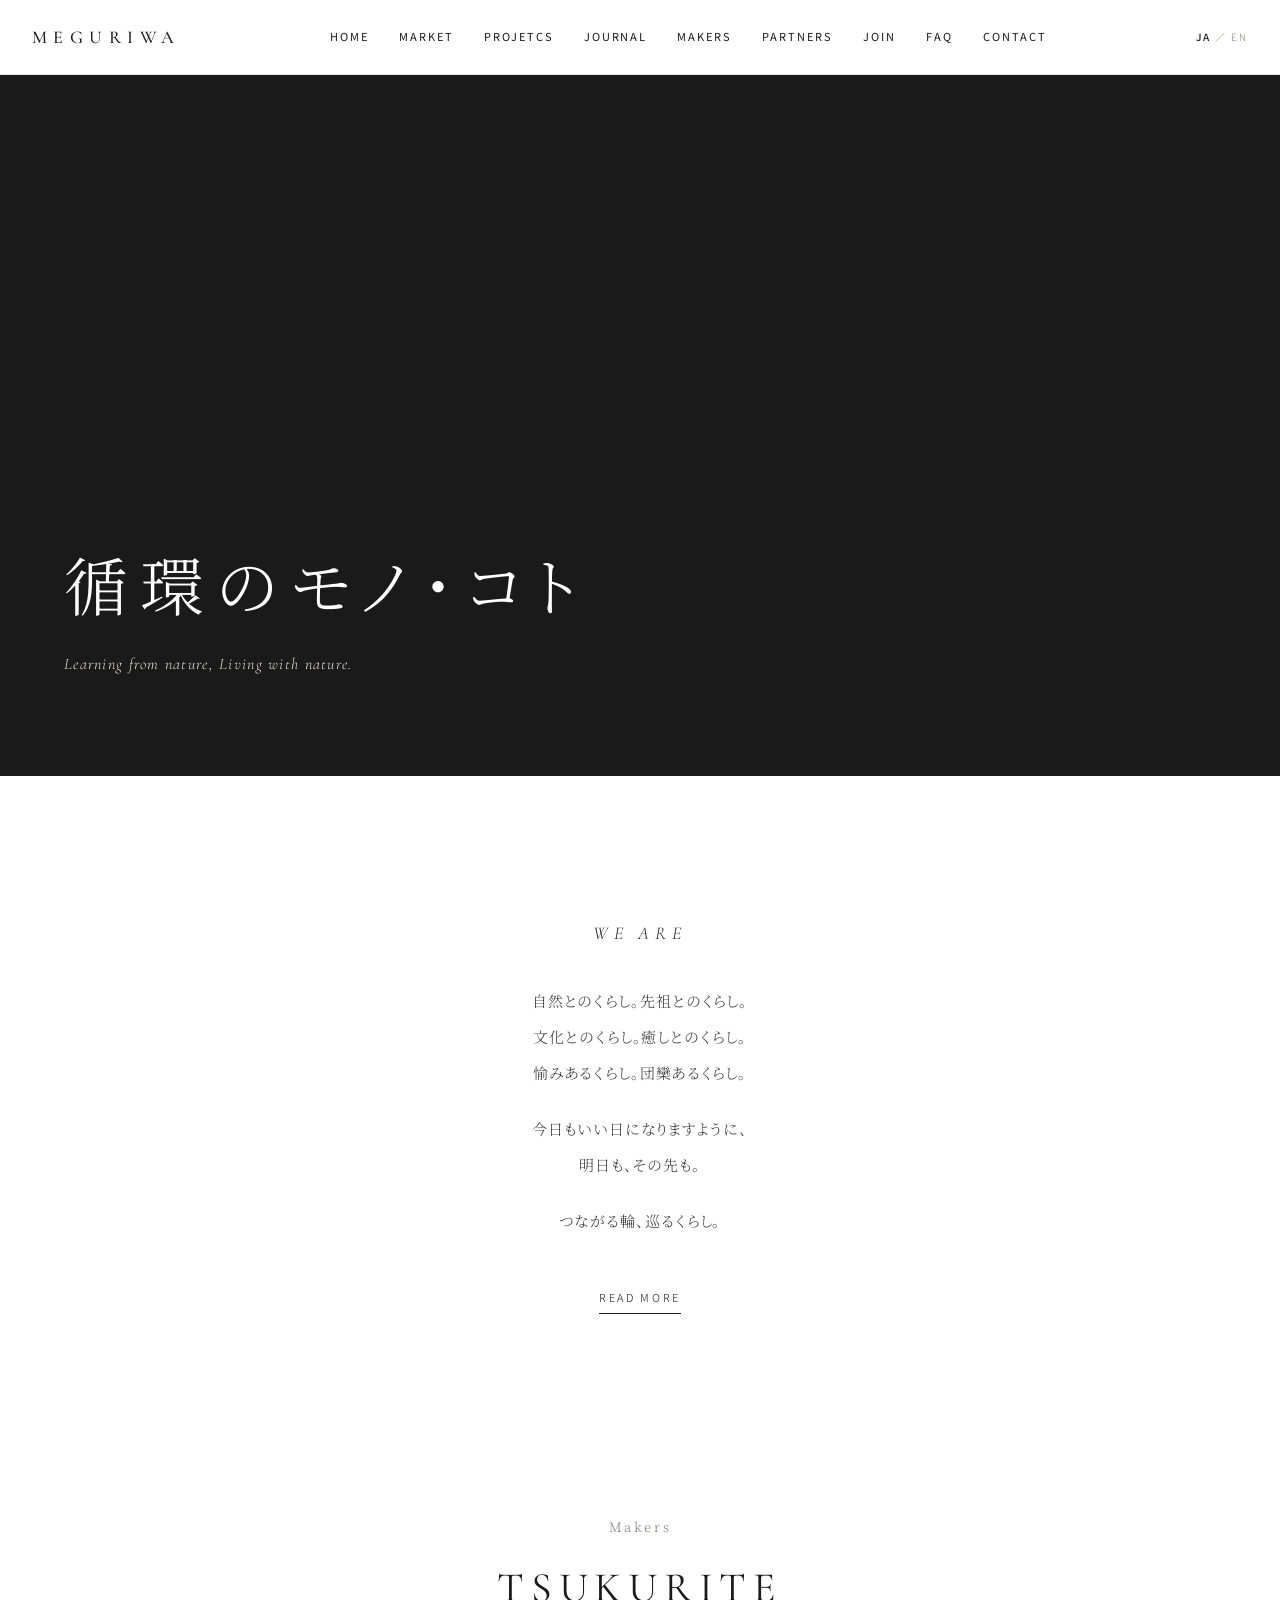
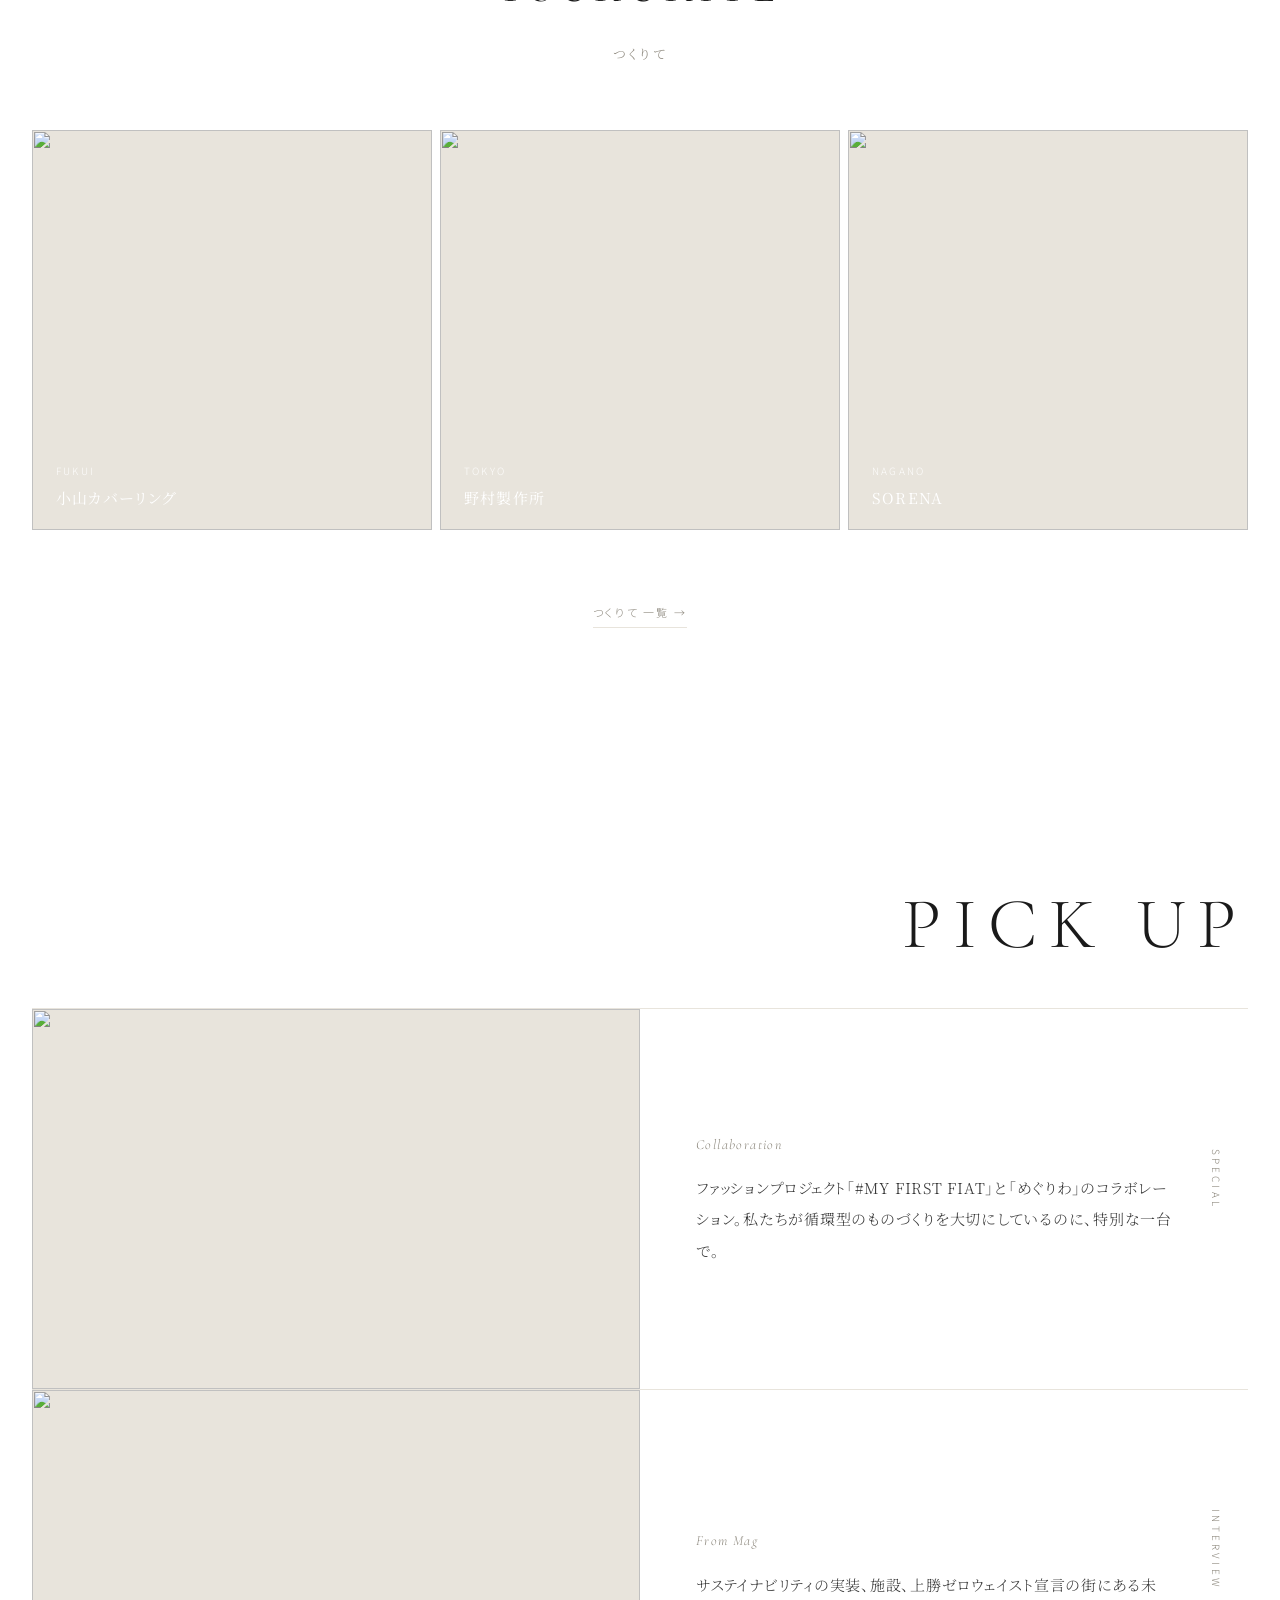
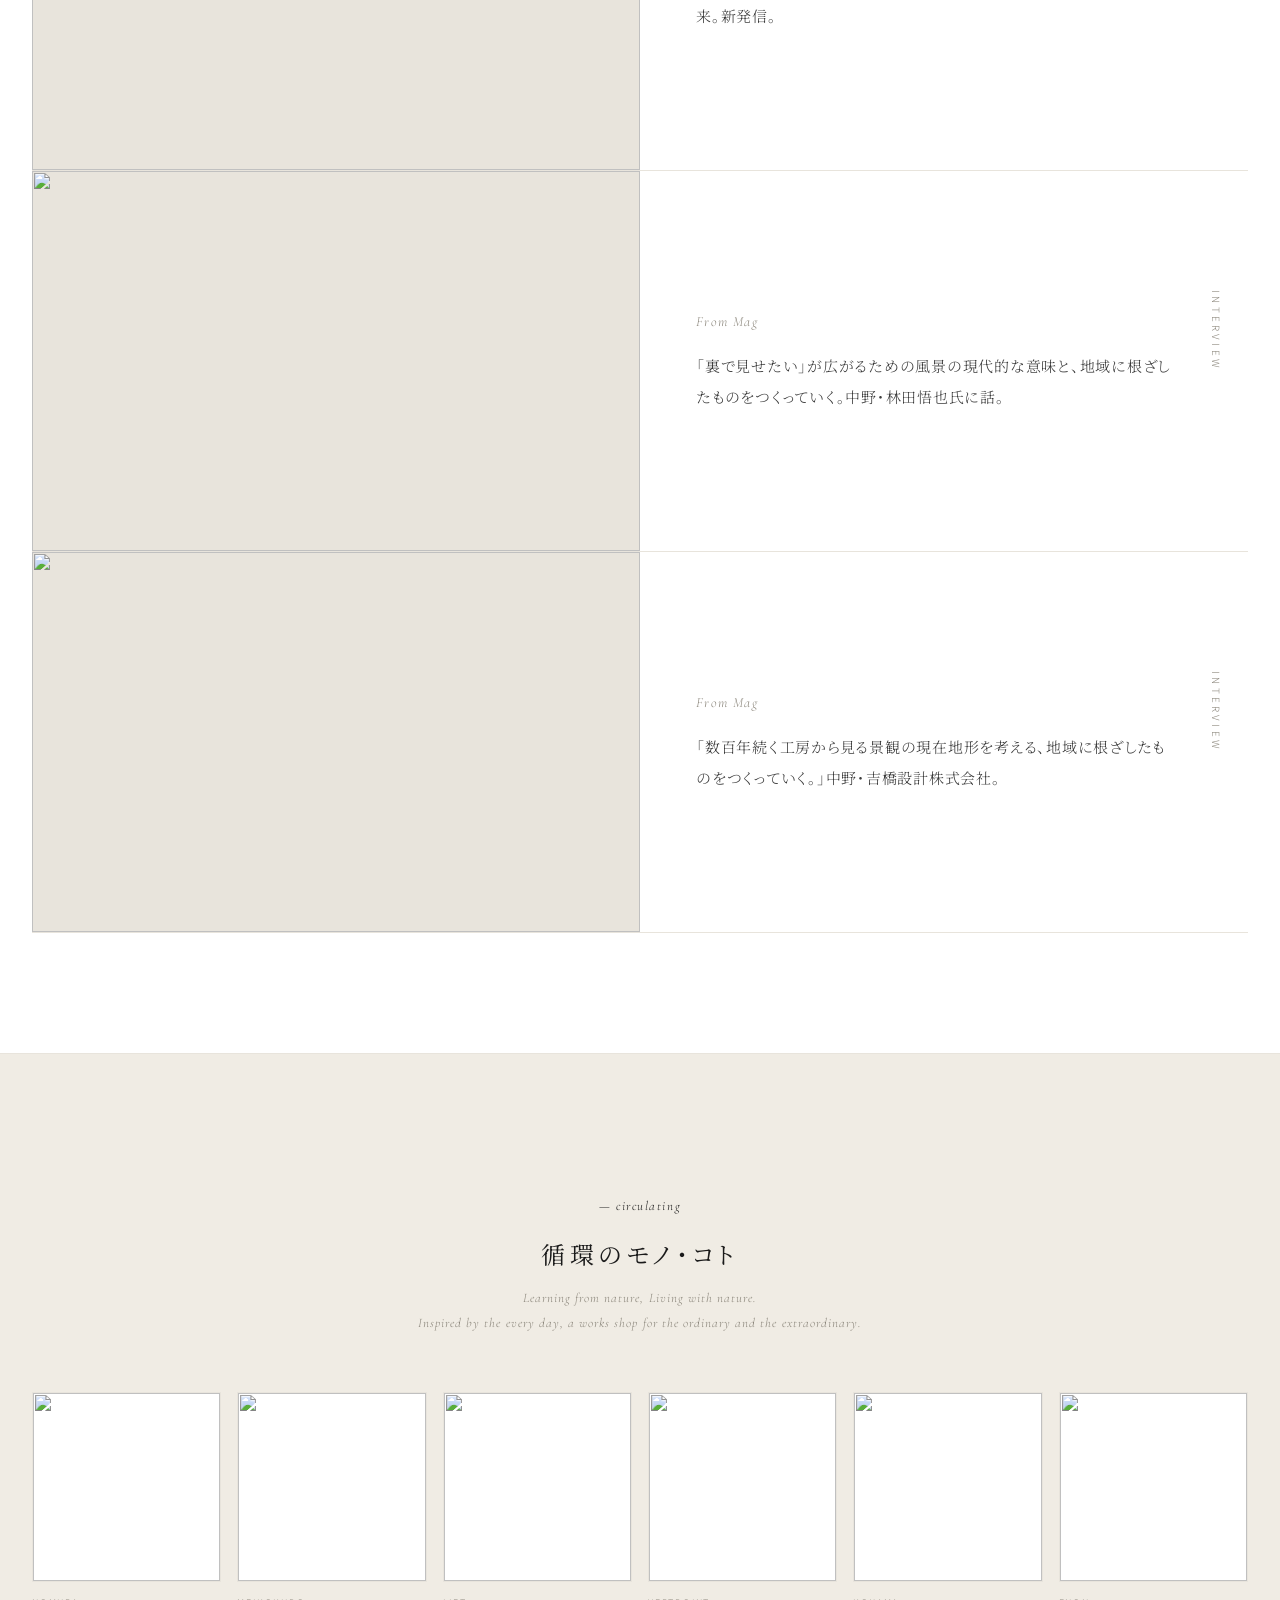
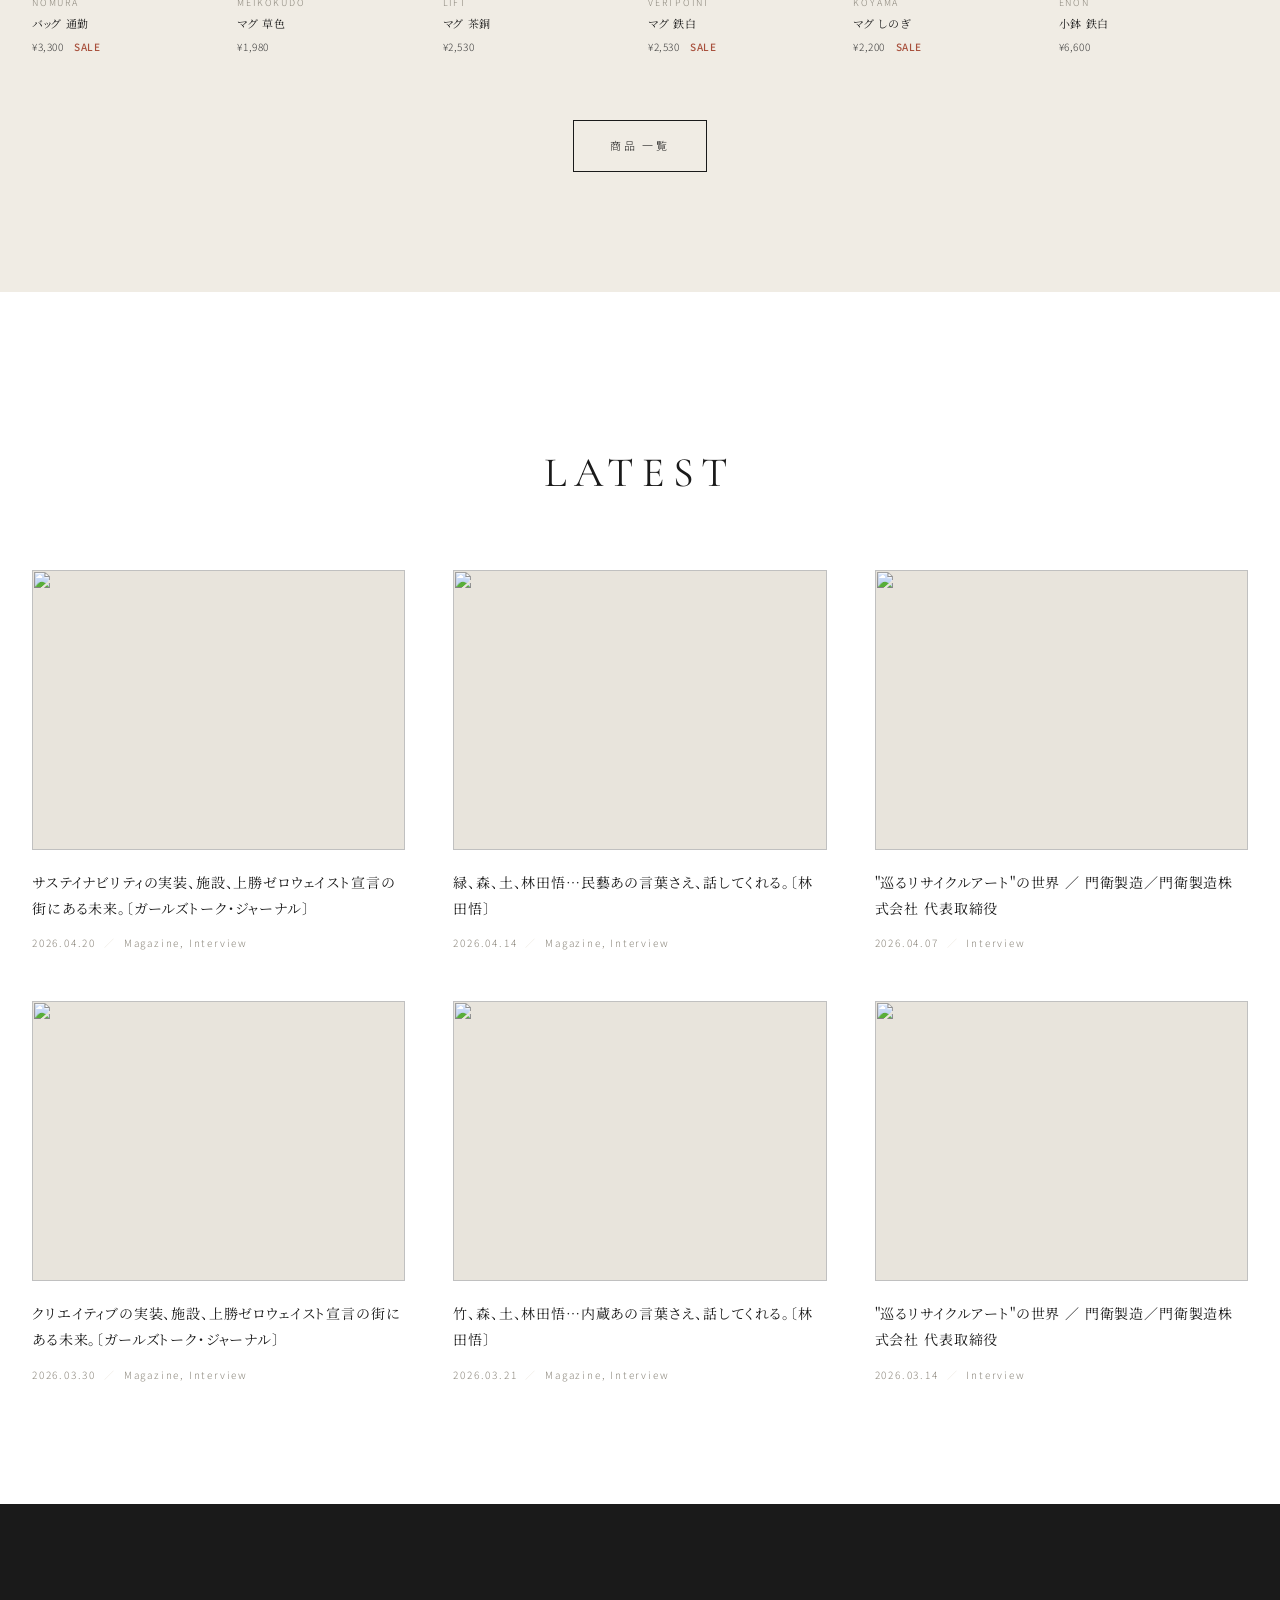
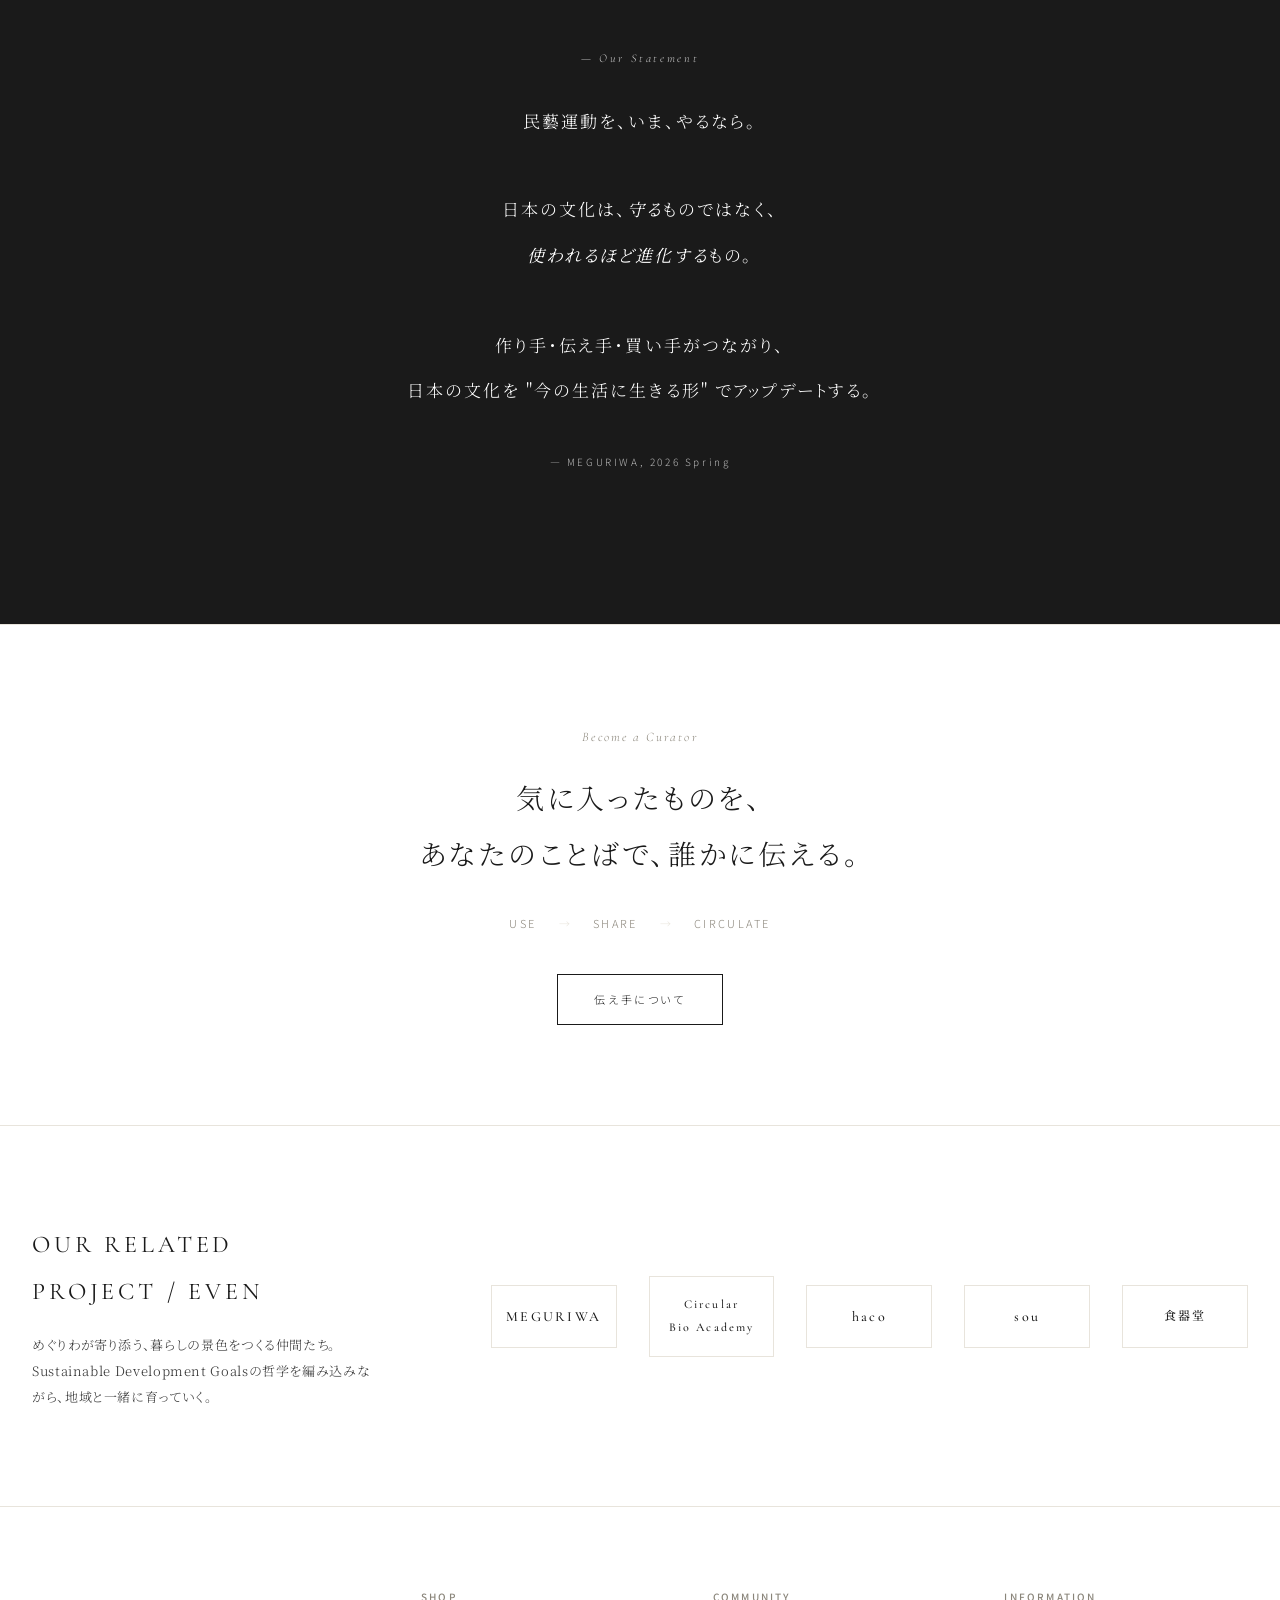
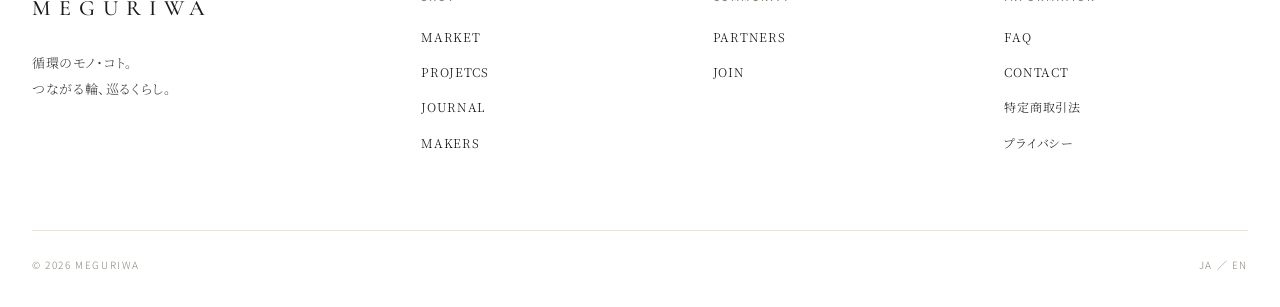
==== commit 8add4483: "v2: Statement to full-width image with overlay text (smaller font)" ====
--- a/index_v2.html
+++ b/index_v2.html
@@ -436,54 +436,61 @@
 }
 
 
-/* ----------- STATEMENT (Full-width image + Rich text) ----------- */
+/* ----------- STATEMENT (Full-width image with overlay text) ----------- */
 .statement{
-  margin-top:0;
+  position:relative;
+  width:100%;
+  height:80vh;
+  min-height:560px;
+  overflow:hidden;
+  background:#1a1a1a;
 }
 .statement__visual{
-  width:100%;
-  height:62vh;
-  min-height:480px;
+  position:absolute;inset:0;
   background-image:url('https://images.unsplash.com/photo-1528459801416-a9e53bbf4e17?w=2400&q=85');
   background-size:cover;
   background-position:center;
-  filter:saturate(0.92) contrast(1.02);
-}
-.statement__body{
-  padding:120px 0 100px;
-  text-align:center;
+  filter:brightness(0.62) saturate(0.88);
+}
+.statement__inner{
+  position:relative;z-index:2;
+  height:100%;
+  display:flex;flex-direction:column;justify-content:center;align-items:center;
+  text-align:center;color:#fff;
+  padding:0 32px;
 }
 .statement__eyebrow{
   font-family:var(--display);
   font-style:italic;
-  font-size:14px;
-  letter-spacing:0.18em;
-  color:var(--muted);
-  margin:0 0 32px;
+  font-size:12px;
+  letter-spacing:0.22em;
+  color:rgba(255,255,255,0.78);
+  margin:0 0 28px;
 }
 .statement__quote{
   font-family:var(--serif);
-  font-size:clamp(20px,2.4vw,26px);
+  font-size:clamp(14px,1.4vw,17px);
   font-weight:300;
-  line-height:2.4;
-  letter-spacing:0.1em;
+  line-height:2.6;
+  letter-spacing:0.12em;
   margin:0;
-  color:var(--ink);
+  color:#fff;
+  max-width:680px;
 }
 .statement__quote em{
   font-family:var(--display);
   font-style:italic;
   font-weight:400;
-  color:var(--ink);
+  color:#fff;
 }
 .statement__sig{
-  font-family:var(--sans);font-size:11px;letter-spacing:0.22em;
-  color:var(--muted);margin-top:48px;
+  font-family:var(--sans);font-size:10px;letter-spacing:0.26em;
+  color:rgba(255,255,255,0.7);margin-top:40px;
 }
 
 @media (max-width:760px){
-  .statement__visual{height:46vh;min-height:340px}
-  .statement__body{padding:80px 0 64px}
+  .statement{height:70vh;min-height:480px}
+  .statement__quote{font-size:13px;line-height:2.4}
 }
 
 </style>
@@ -741,21 +748,19 @@
   </div>
 </section>
 
-<!-- ============= STATEMENT (Full-width image + Rich text) ============= -->
+<!-- ============= STATEMENT (Full-width image with overlay text) ============= -->
 <section class="statement">
   <div class="statement__visual"></div>
-  <div class="statement__body">
-    <div class="container--narrow">
-      <p class="statement__eyebrow">— Our Statement</p>
-      <p class="statement__quote">
-        民藝運動を、いま、やるなら。<br><br>
-        日本の文化は、<em>守る</em>ものではなく、<br>
-        <em>使われるほど進化する</em>もの。<br><br>
-        作り手・伝え手・買い手がつながり、<br>
-        日本の文化を “今の生活に生きる形” で<br>アップデートする。
-      </p>
-      <p class="statement__sig">— MEGURIWA, 2026 Spring</p>
-    </div>
+  <div class="statement__inner">
+    <p class="statement__eyebrow">— Our Statement</p>
+    <p class="statement__quote">
+      民藝運動を、いま、やるなら。<br><br>
+      日本の文化は、<em>守る</em>ものではなく、<br>
+      <em>使われるほど進化する</em>もの。<br><br>
+      作り手・伝え手・買い手がつながり、<br>
+      日本の文化を "今の生活に生きる形" でアップデートする。
+    </p>
+    <p class="statement__sig">— MEGURIWA, 2026 Spring</p>
   </div>
 </section>
 
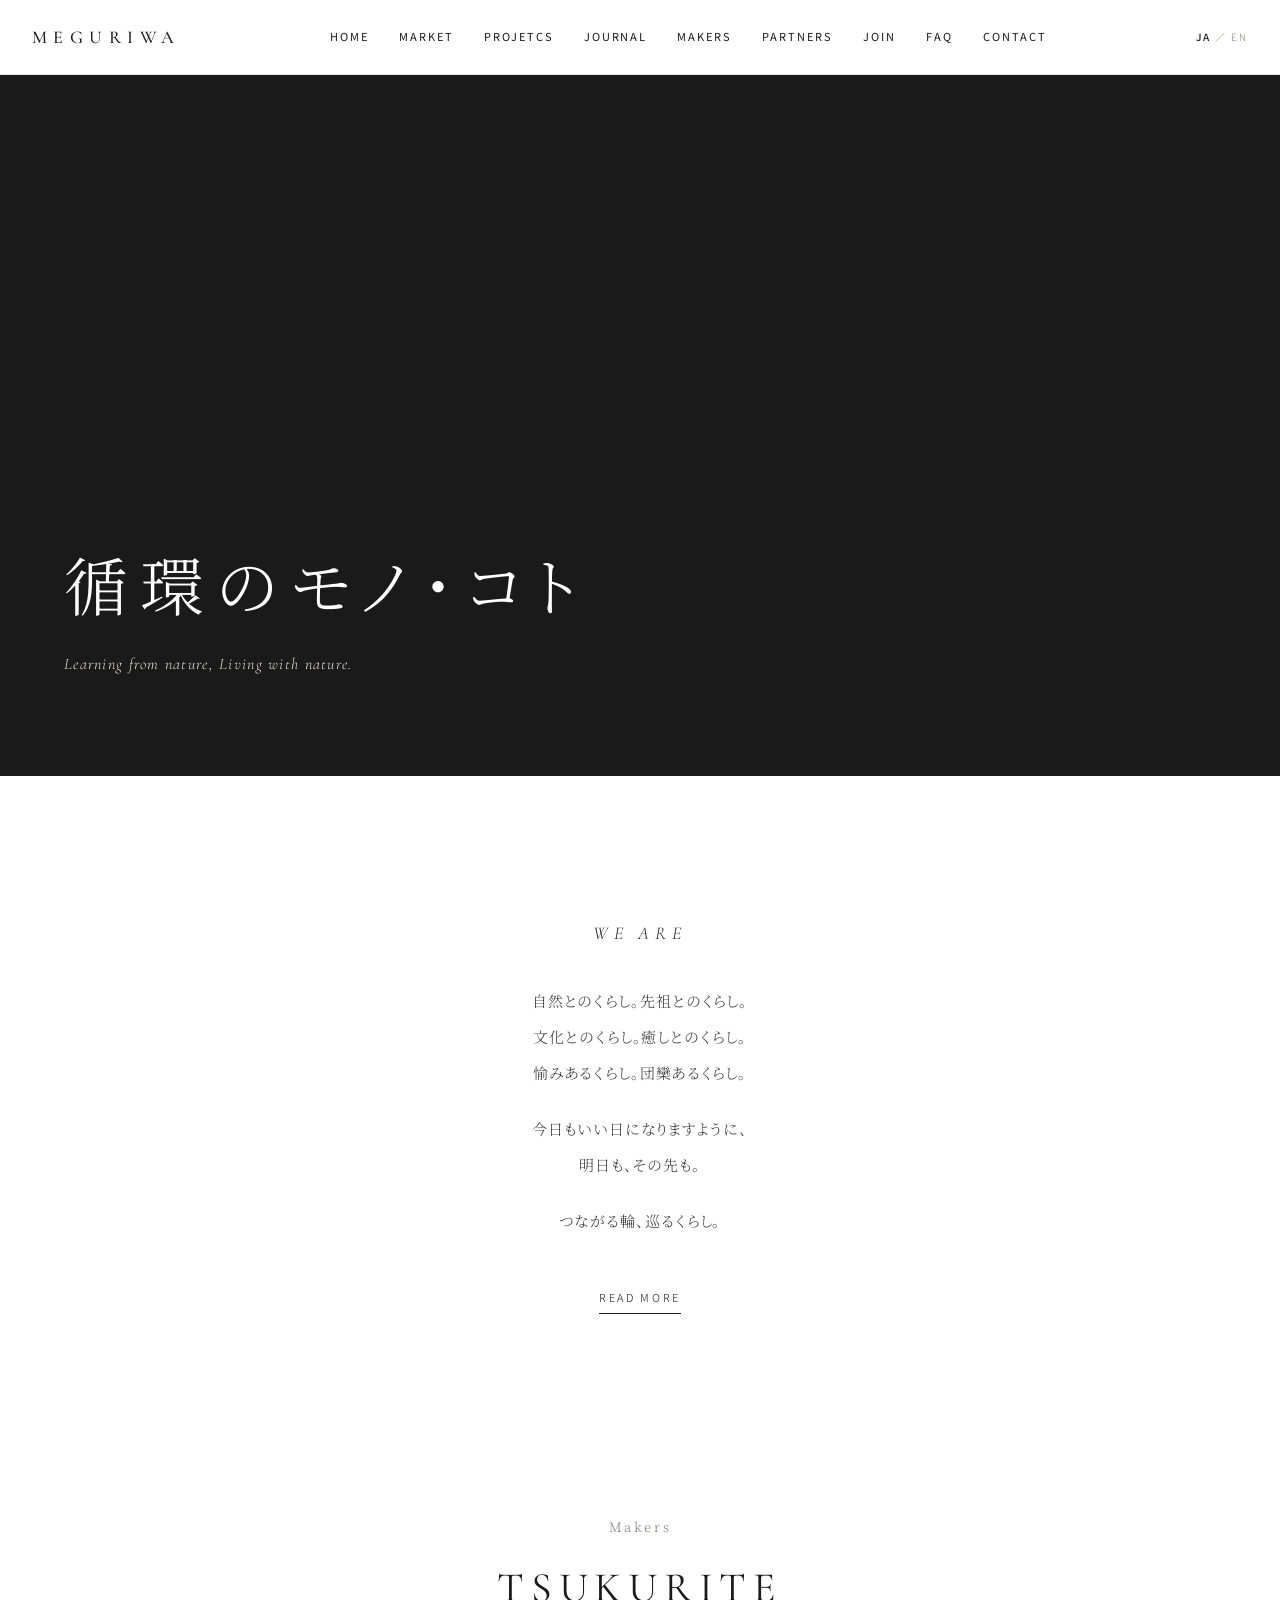
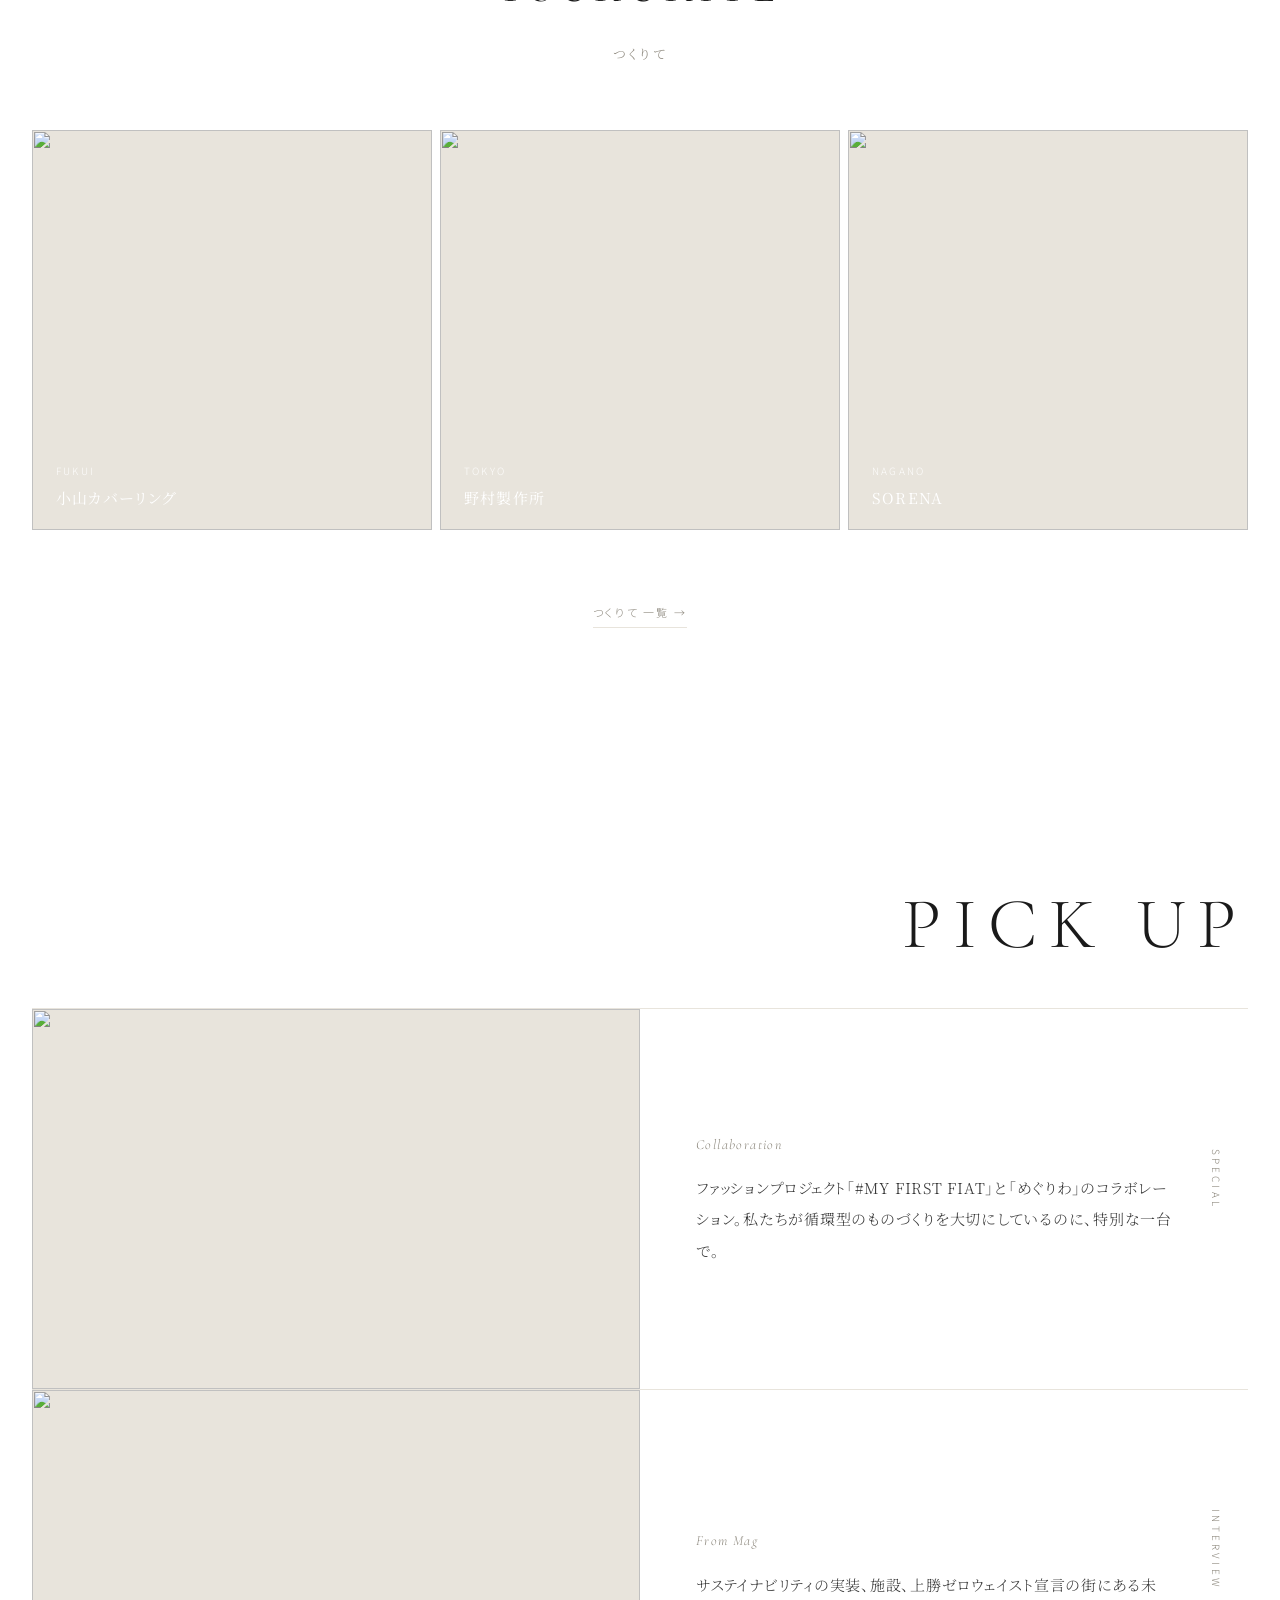
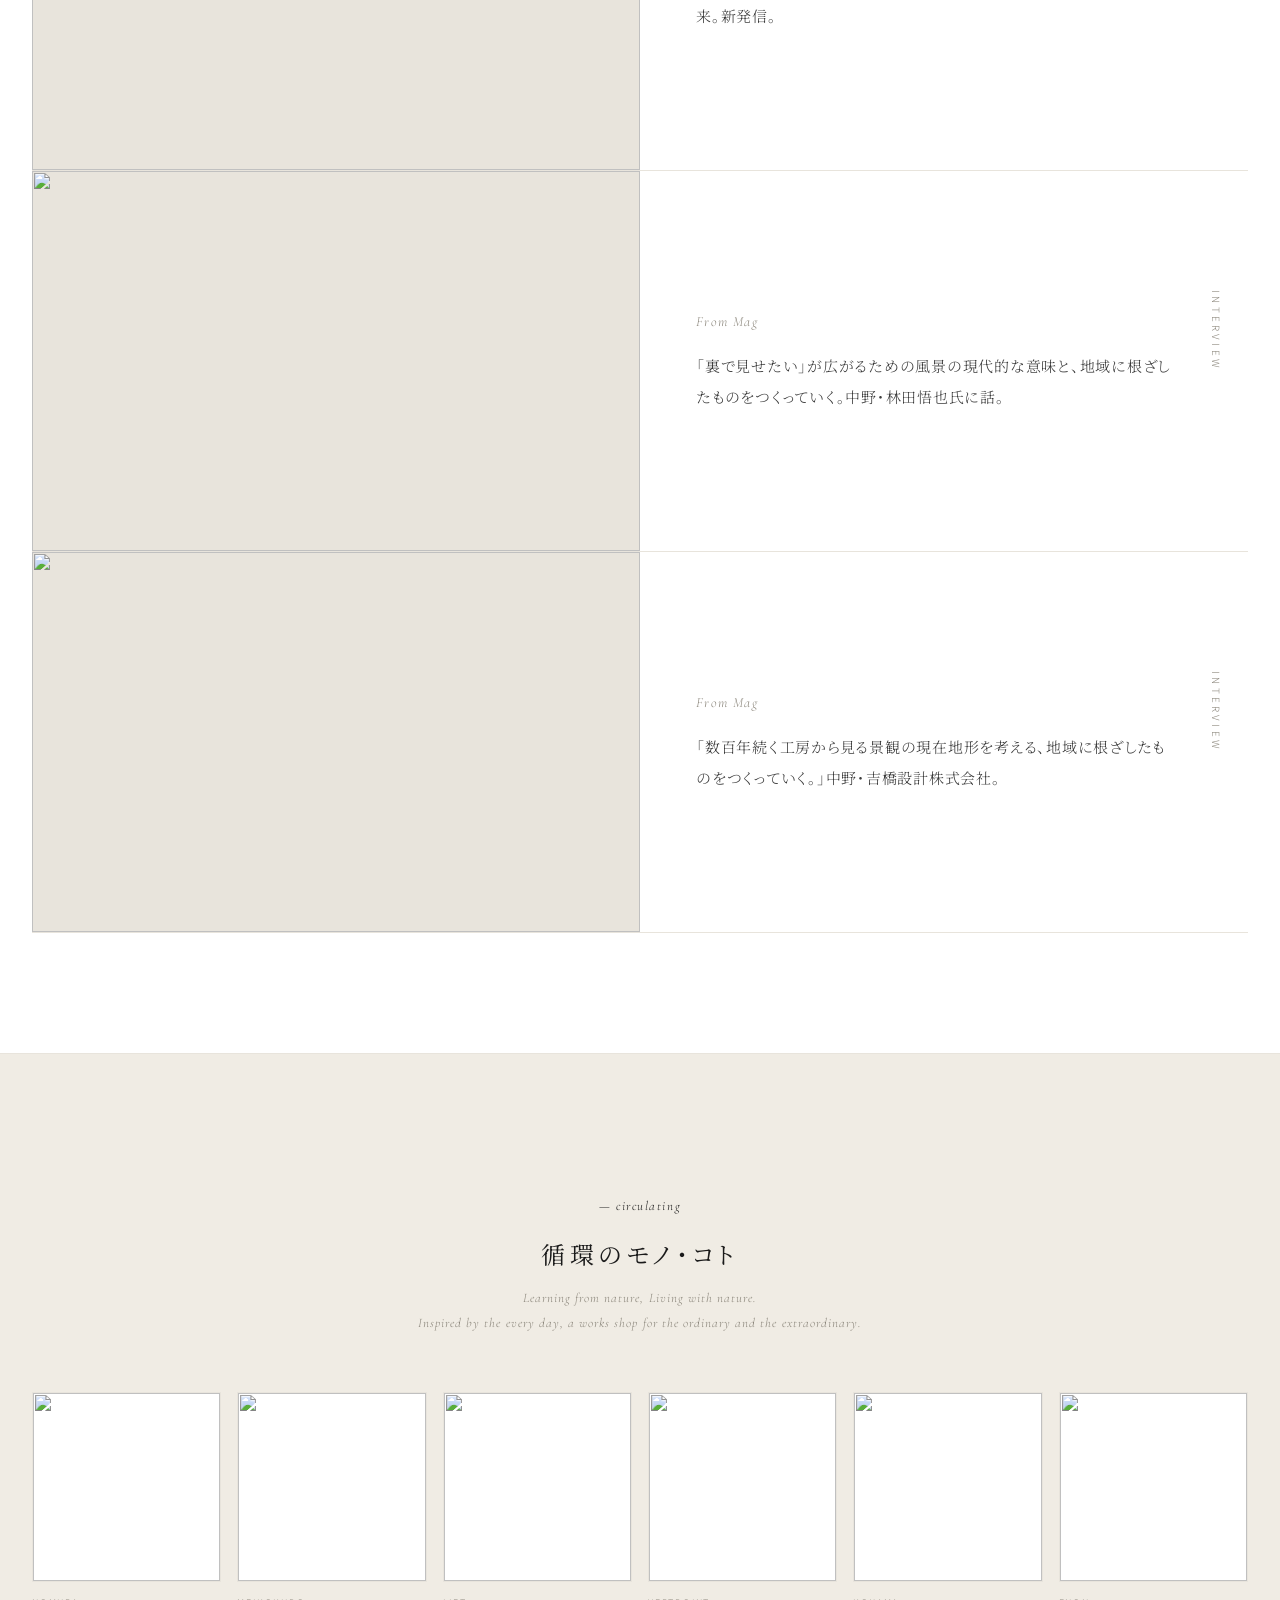
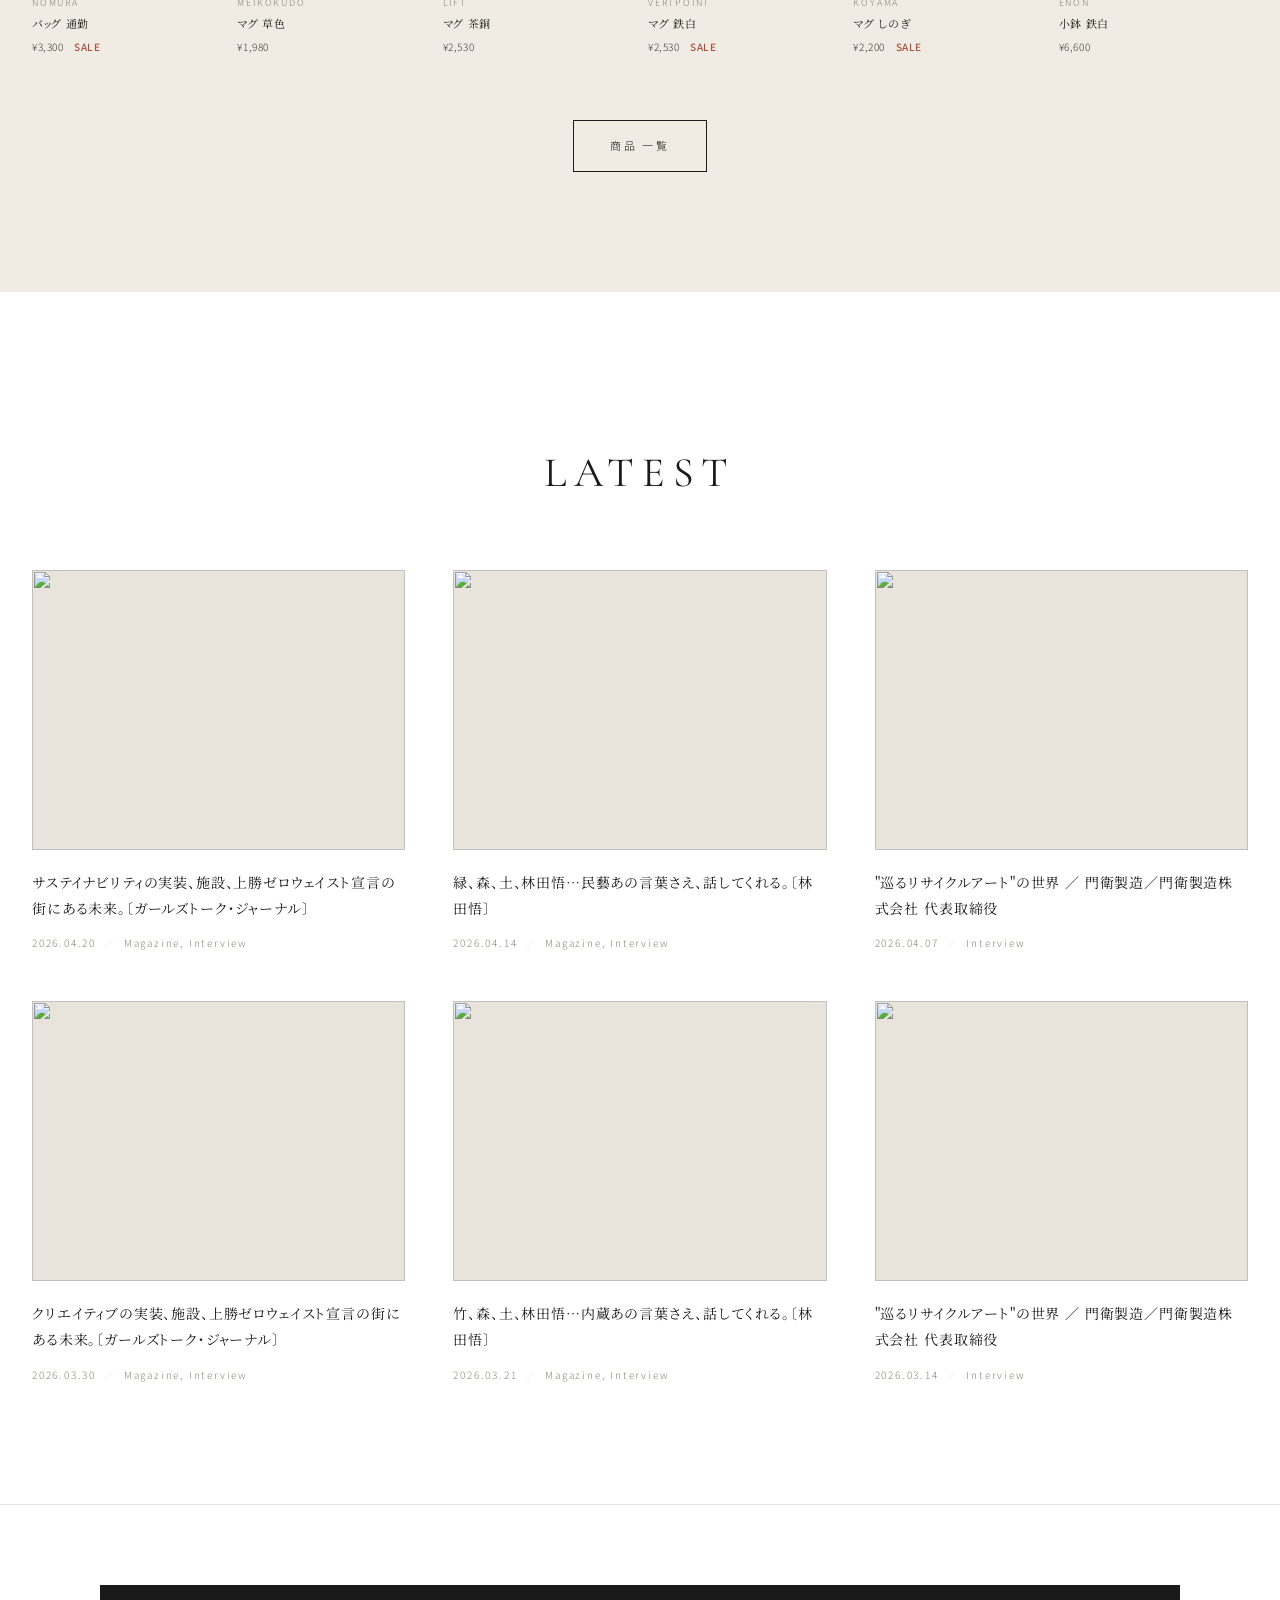
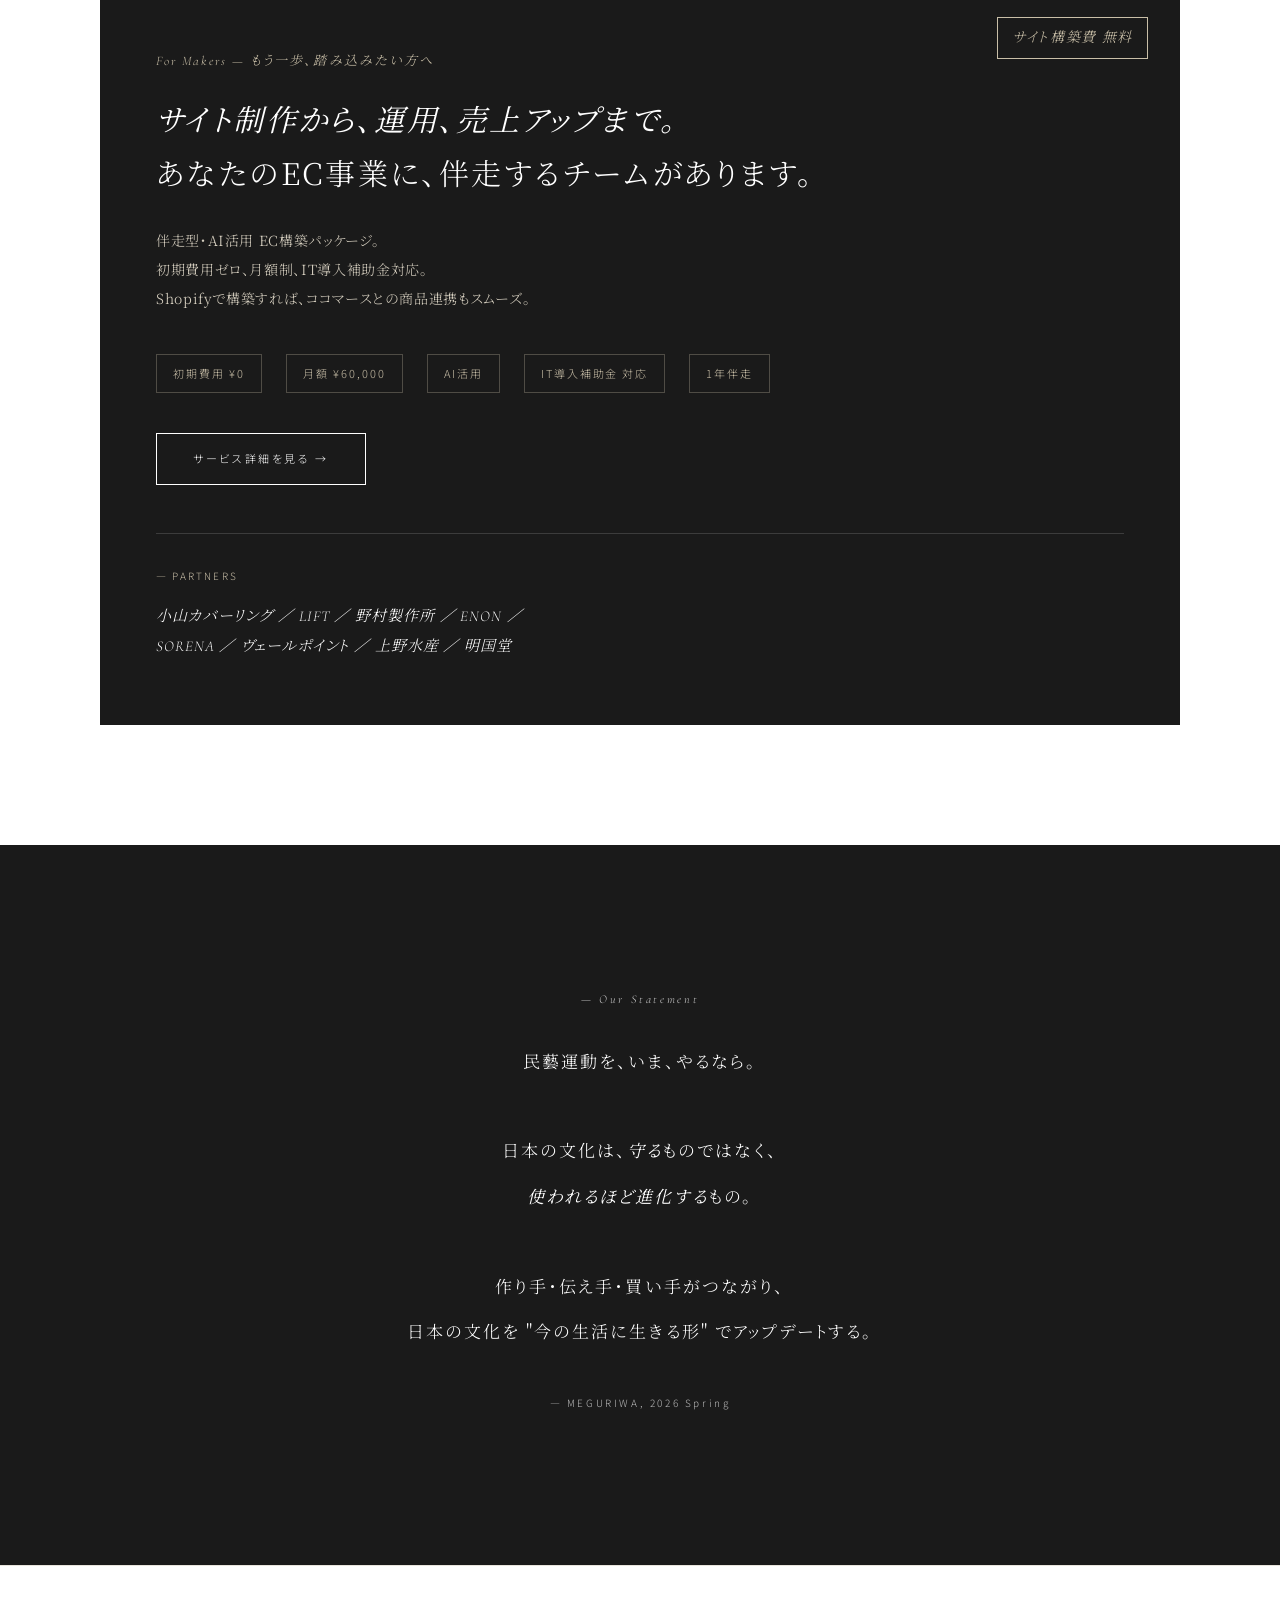
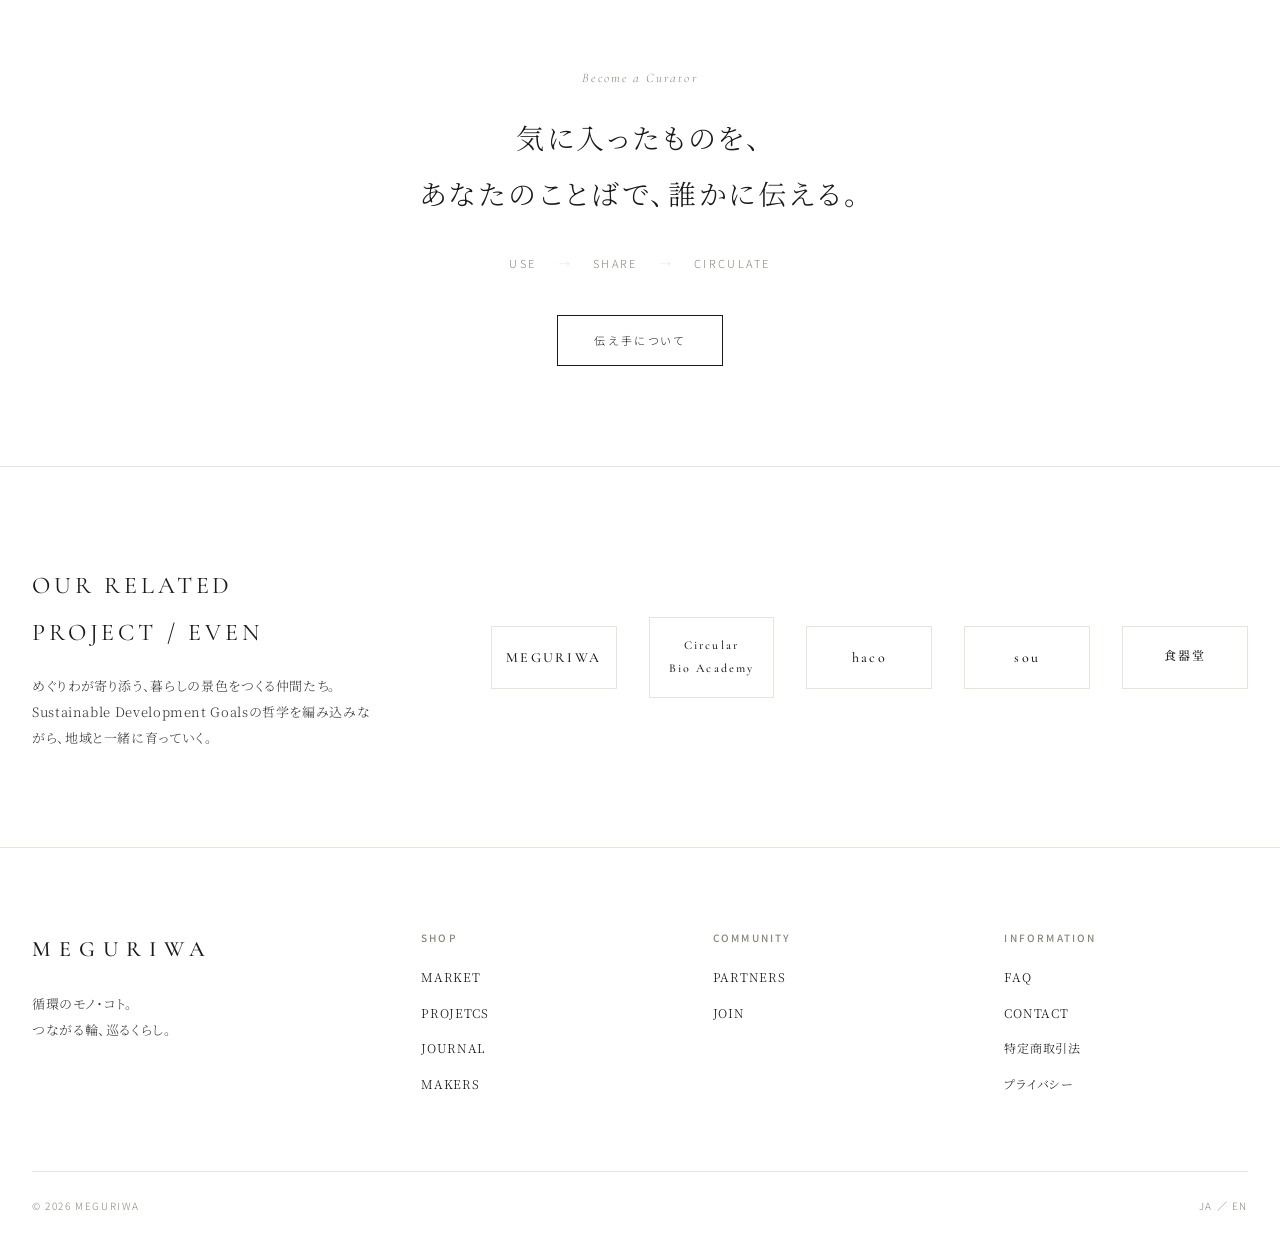
==== commit 6c77ee6b: "v2: add Growth Partner banner with 'site build free' hook + partner list" ====
--- a/index_v2.html
+++ b/index_v2.html
@@ -493,6 +493,87 @@
   .statement__quote{font-size:13px;line-height:2.4}
 }
 
+
+/* ----------- Growth Partner Banner (JOIN下に配置) ----------- */
+.growth-banner{
+  padding:80px 0 120px;
+  border-top:1px solid var(--line);
+  background:#fff;
+}
+.growth-banner__inner{
+  max-width:1080px;
+  margin:0 auto;
+  padding:64px 56px;
+  background:var(--ink);
+  color:#fff;
+  position:relative;
+  overflow:hidden;
+}
+.growth-banner__free{
+  position:absolute;
+  top:32px;right:32px;
+  font-family:var(--display);font-style:italic;
+  font-size:14px;letter-spacing:0.12em;
+  color:#c9bfa8;
+  border:1px solid #c9bfa8;
+  padding:6px 14px;
+  border-radius:0;
+}
+.growth-banner__eyebrow{
+  font-family:var(--display);font-style:italic;font-size:13px;
+  color:#c9bfa8;letter-spacing:0.16em;margin:0 0 18px;
+}
+.growth-banner__title{
+  font-family:var(--serif);
+  font-size:clamp(22px,2.4vw,30px);
+  font-weight:300;letter-spacing:0.08em;line-height:1.7;
+  margin:0 0 28px;
+  max-width:680px;
+}
+.growth-banner__title em{
+  font-family:var(--display);font-style:italic;font-weight:400;
+}
+.growth-banner__lead{
+  font-size:14px;line-height:2.1;color:#d4cdbe;
+  margin:0 0 40px;max-width:600px;
+}
+.growth-banner__features{
+  display:flex;gap:24px;flex-wrap:wrap;
+  margin:0 0 40px;
+  font-family:var(--sans);font-size:11px;letter-spacing:0.18em;color:#c9bfa8;
+}
+.growth-banner__features span{
+  border:1px solid rgba(201,191,168,0.3);
+  padding:8px 16px;
+}
+.growth-banner__cta{
+  display:inline-block;
+  font-family:var(--sans);font-size:11px;letter-spacing:0.24em;
+  padding:14px 36px;
+  border:1px solid #fff;background:transparent;color:#fff;
+  transition:background .3s,color .3s;
+}
+.growth-banner__cta:hover{background:#fff;color:var(--ink)}
+.growth-banner__results{
+  margin-top:48px;padding-top:32px;
+  border-top:1px solid rgba(255,255,255,0.15);
+}
+.growth-banner__results-label{
+  font-family:var(--sans);font-size:10px;letter-spacing:0.22em;color:#c9bfa8;
+  margin:0 0 16px;text-transform:uppercase;
+}
+.growth-banner__results-list{
+  font-family:var(--display);font-size:15px;letter-spacing:0.06em;color:#fff;
+  margin:0;line-height:2;font-style:italic;
+}
+
+@media (max-width:760px){
+  .growth-banner__inner{padding:48px 32px}
+  .growth-banner__free{top:24px;right:24px;font-size:12px;padding:4px 10px}
+  .growth-banner__features{gap:8px}
+  .growth-banner__features span{font-size:10px;padding:6px 12px}
+}
+
 </style>
 </head>
 <body>
@@ -748,6 +829,40 @@
   </div>
 </section>
 
+<!-- ============= GROWTH PARTNER BANNER ============= -->
+<section class="growth-banner">
+  <div class="container">
+    <div class="growth-banner__inner">
+      <div class="growth-banner__free">サイト構築費 無料</div>
+      <p class="growth-banner__eyebrow">For Makers — もう一歩、踏み込みたい方へ</p>
+      <h3 class="growth-banner__title">
+        <em>サイト制作から、運用、売上アップまで。</em><br>
+        あなたのEC事業に、伴走するチームがあります。
+      </h3>
+      <p class="growth-banner__lead">
+        伴走型・AI活用 EC構築パッケージ。<br>
+        初期費用ゼロ、月額制、IT導入補助金対応。<br>
+        Shopifyで構築すれば、ココマースとの商品連携もスムーズ。
+      </p>
+      <div class="growth-banner__features">
+        <span>初期費用 ¥0</span>
+        <span>月額 ¥60,000</span>
+        <span>AI活用</span>
+        <span>IT導入補助金 対応</span>
+        <span>1年伴走</span>
+      </div>
+      <a href="https://meguriwasupport.studio.site/" target="_blank" rel="noopener" class="growth-banner__cta">サービス詳細を見る →</a>
+      <div class="growth-banner__results">
+        <p class="growth-banner__results-label">— Partners</p>
+        <p class="growth-banner__results-list">
+          小山カバーリング ／ LIFT ／ 野村製作所 ／ ENON ／<br>
+          SORENA ／ ヴェールポイント ／ 上野水産 ／ 明国堂
+        </p>
+      </div>
+    </div>
+  </div>
+</section>
+
 <!-- ============= STATEMENT (Full-width image with overlay text) ============= -->
 <section class="statement">
   <div class="statement__visual"></div>
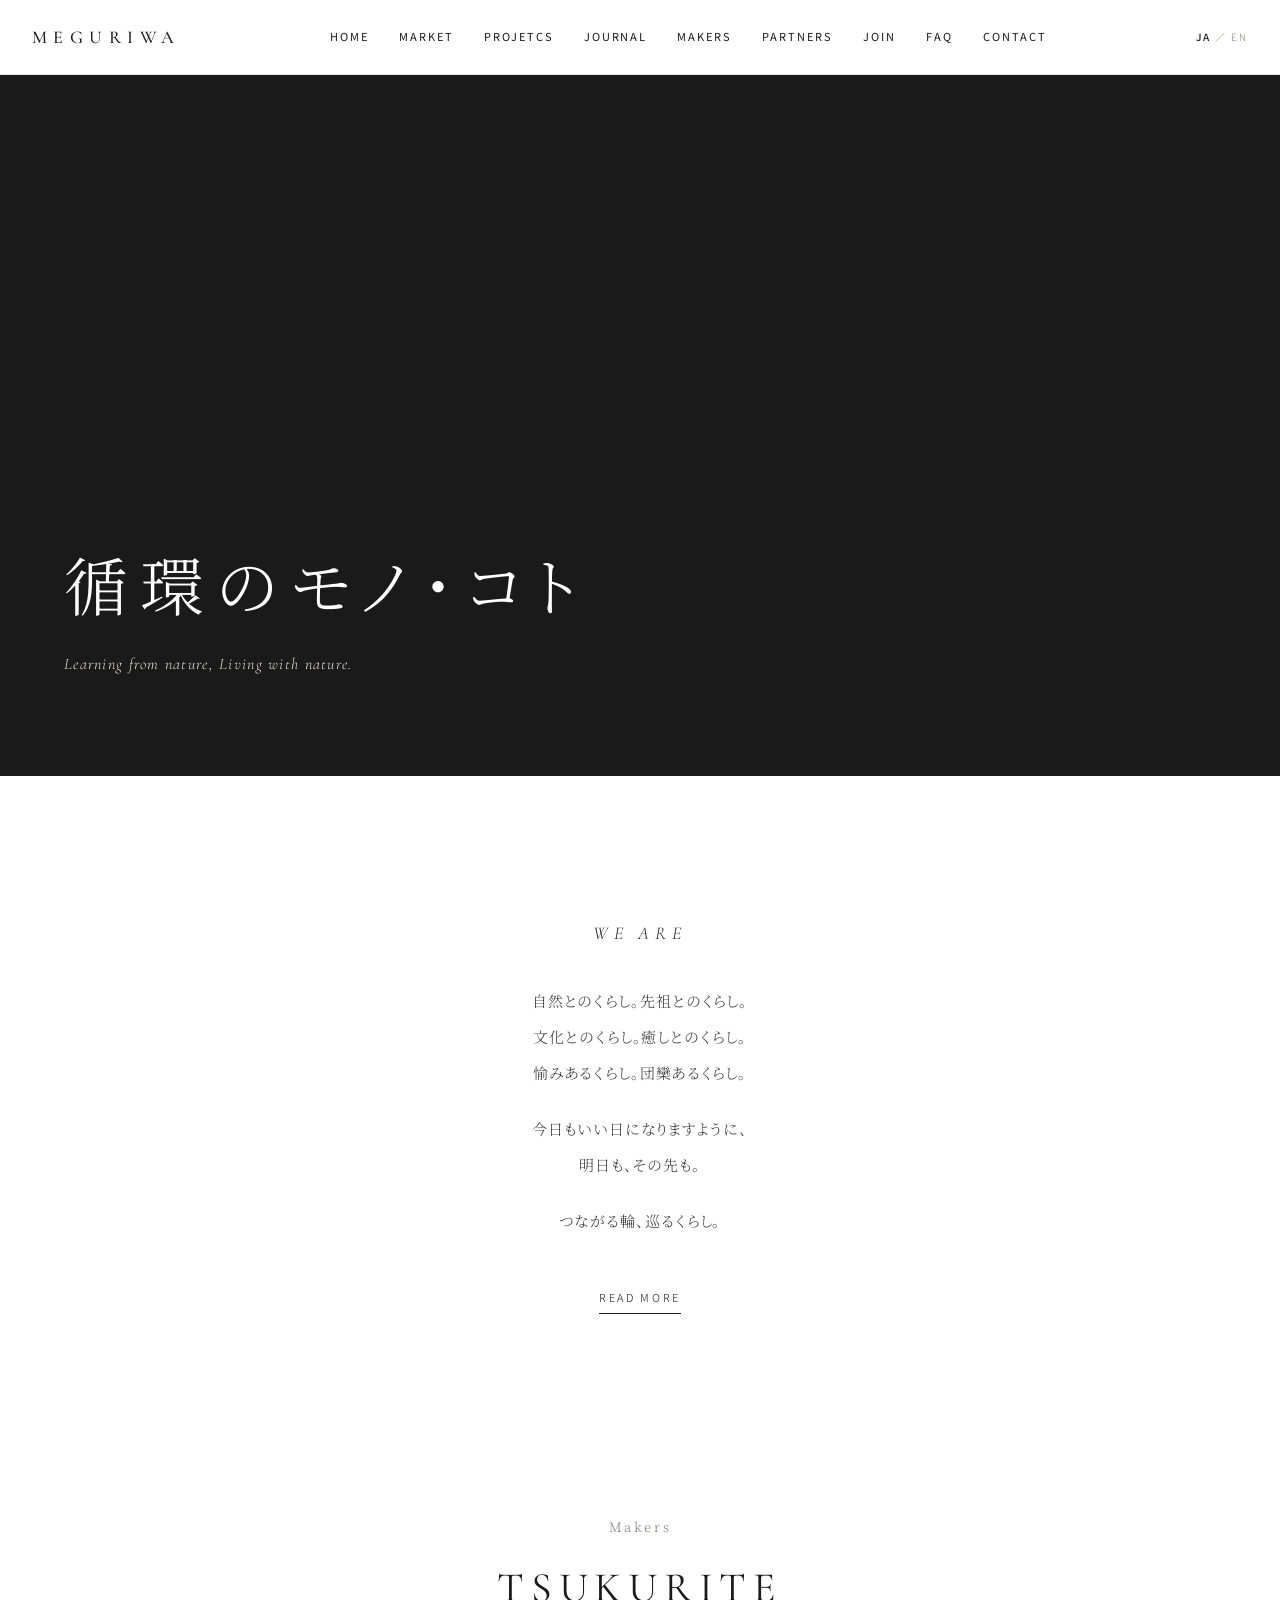
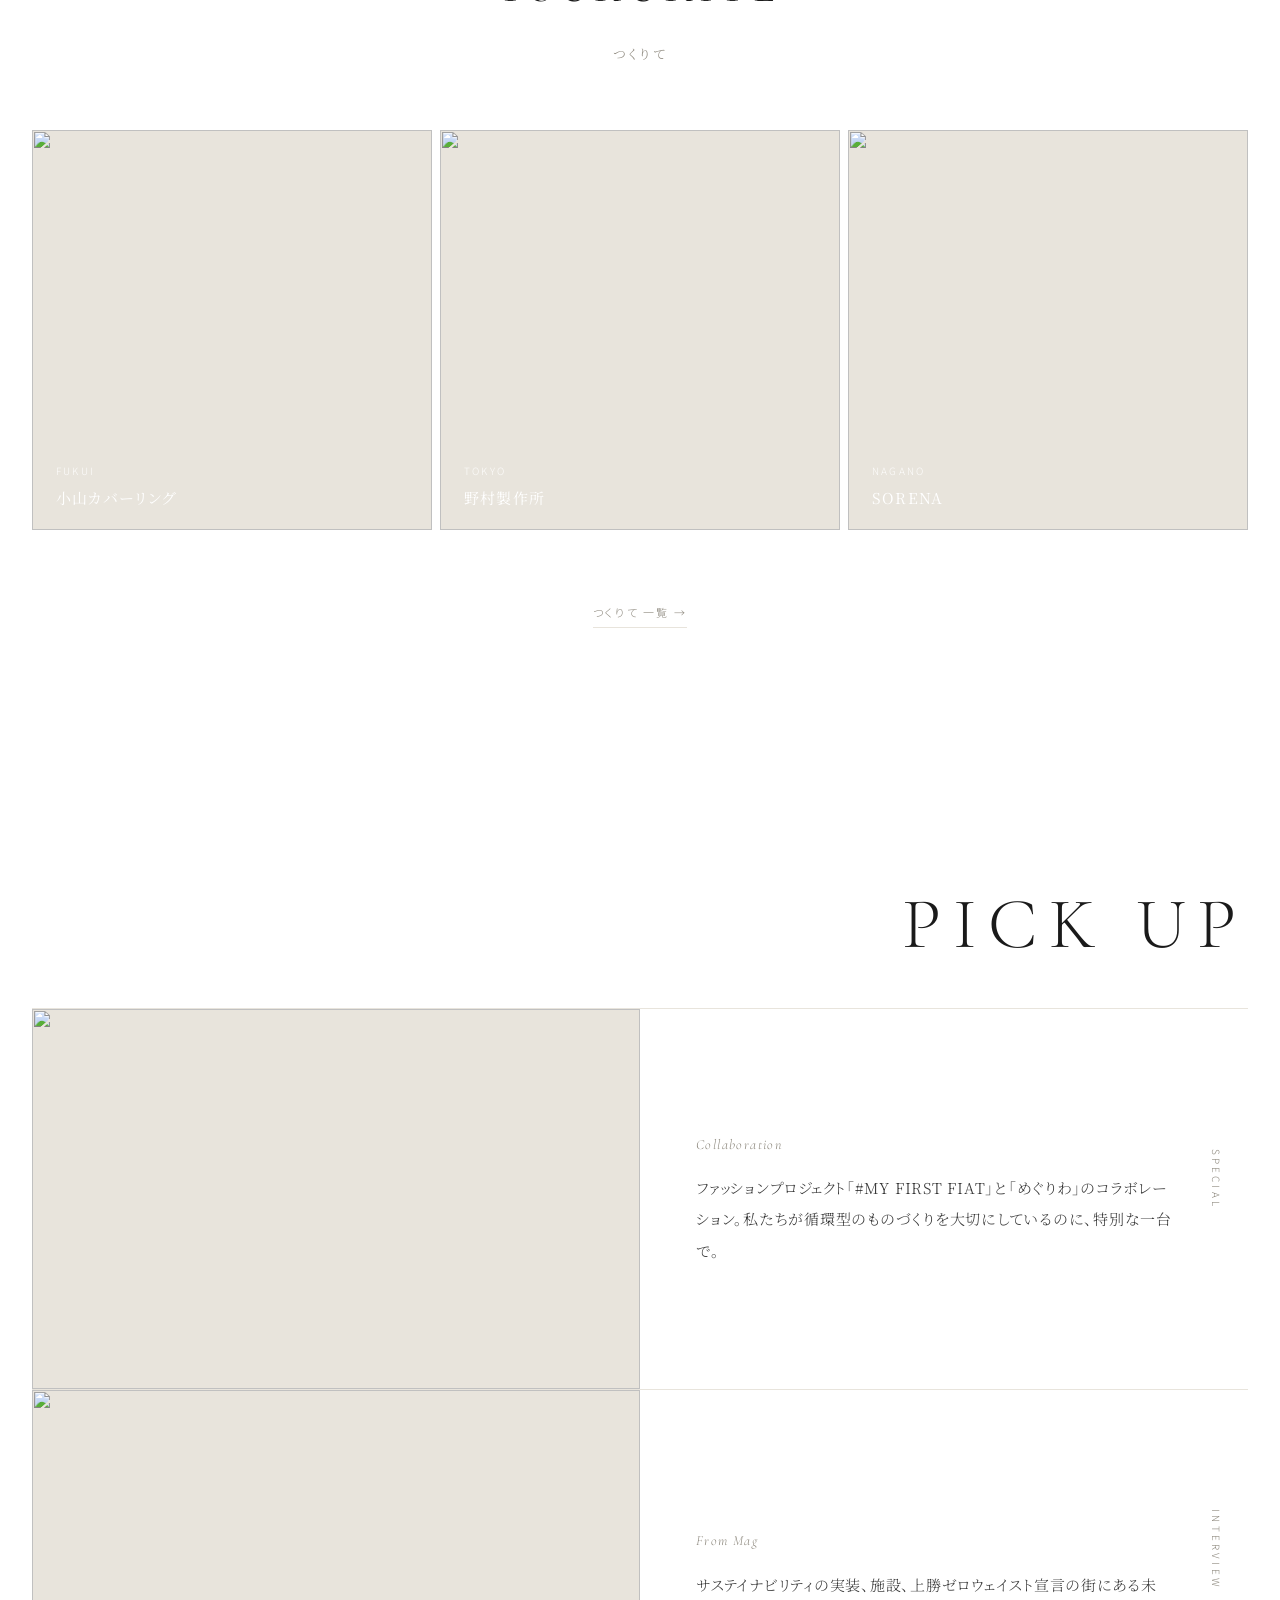
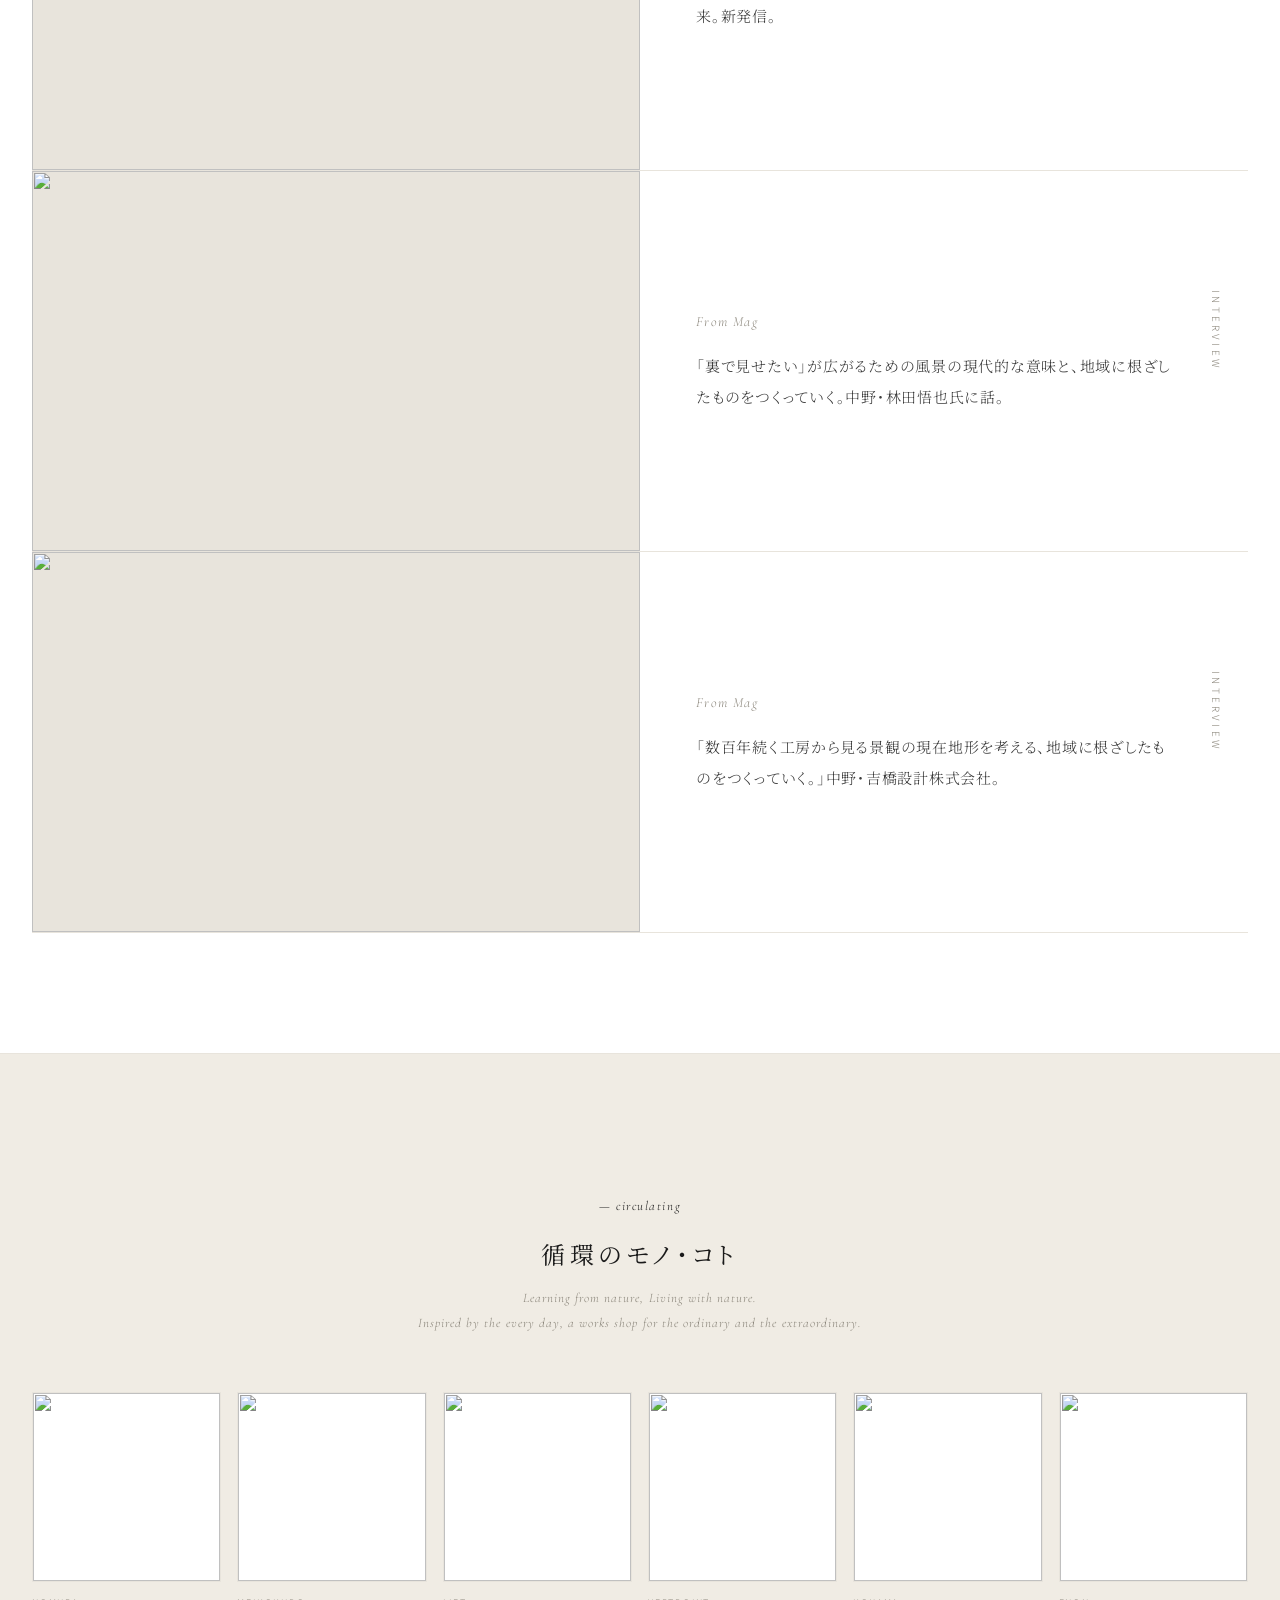
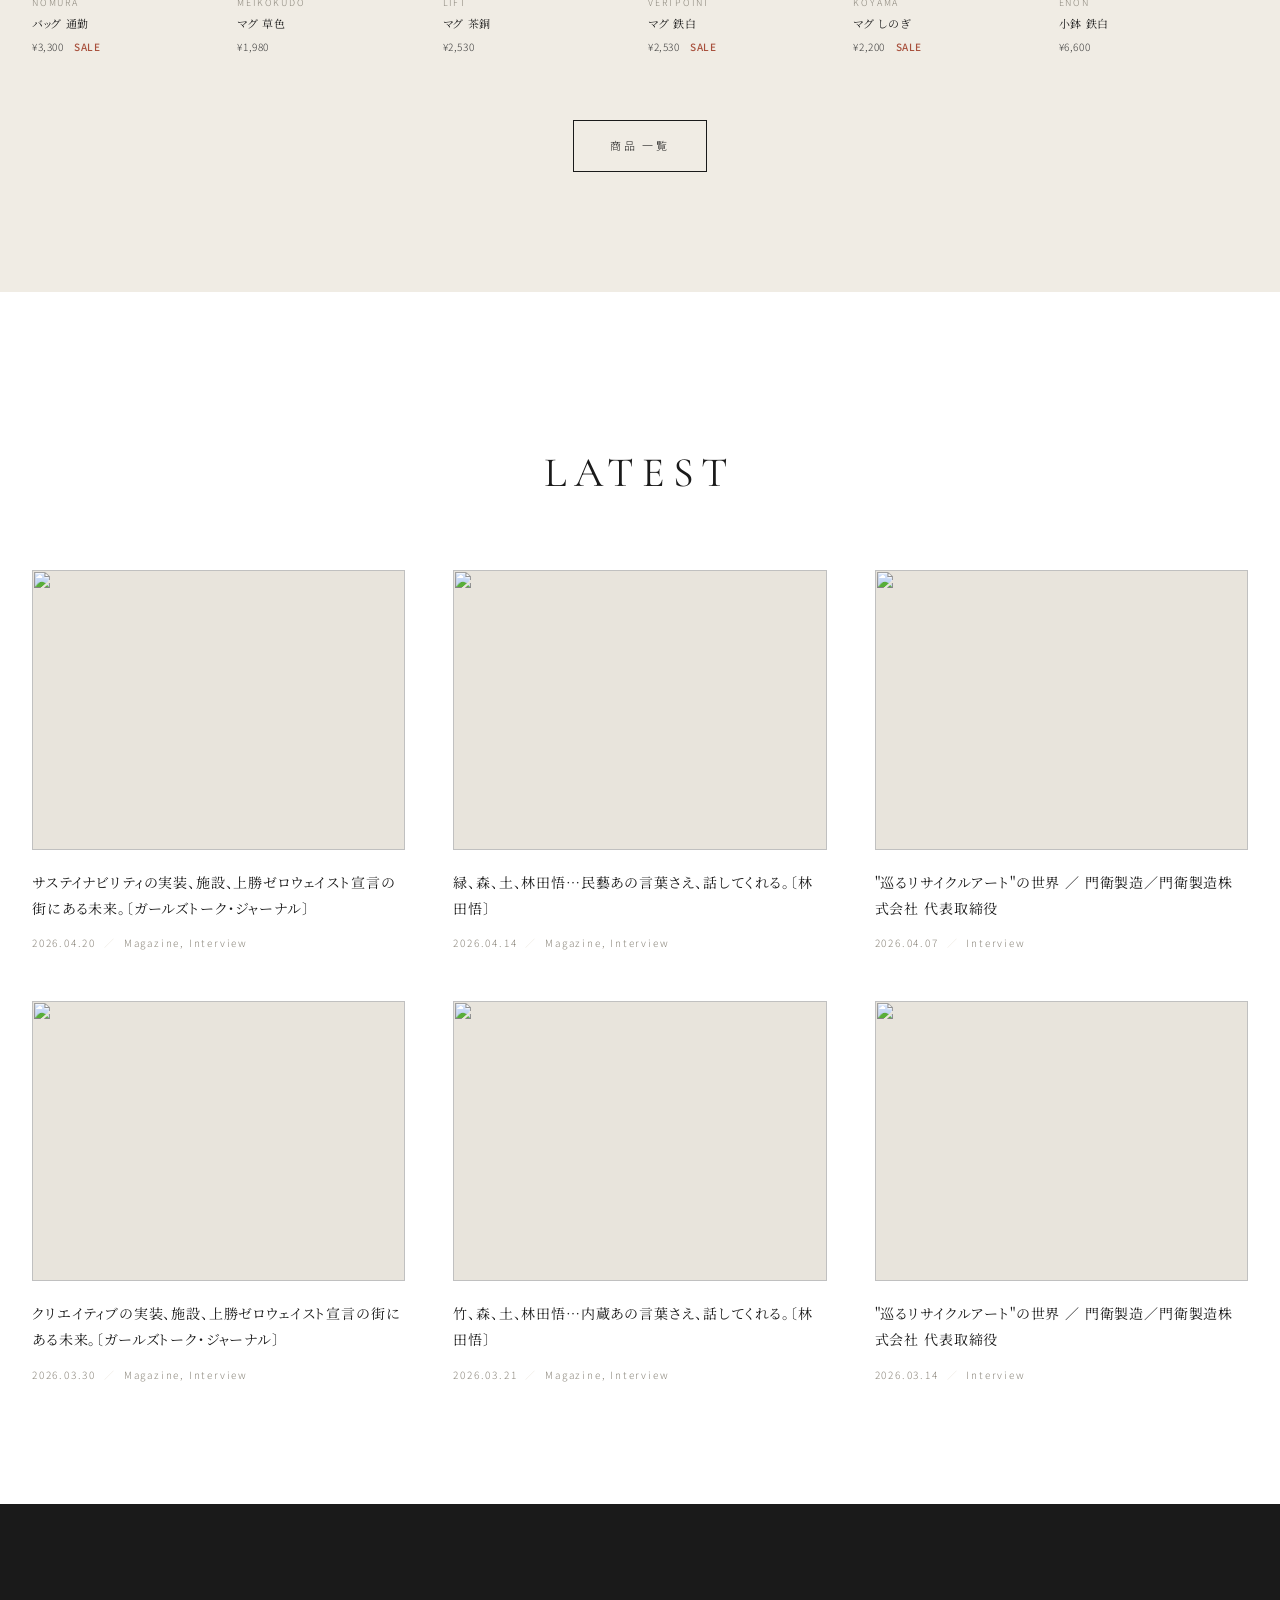
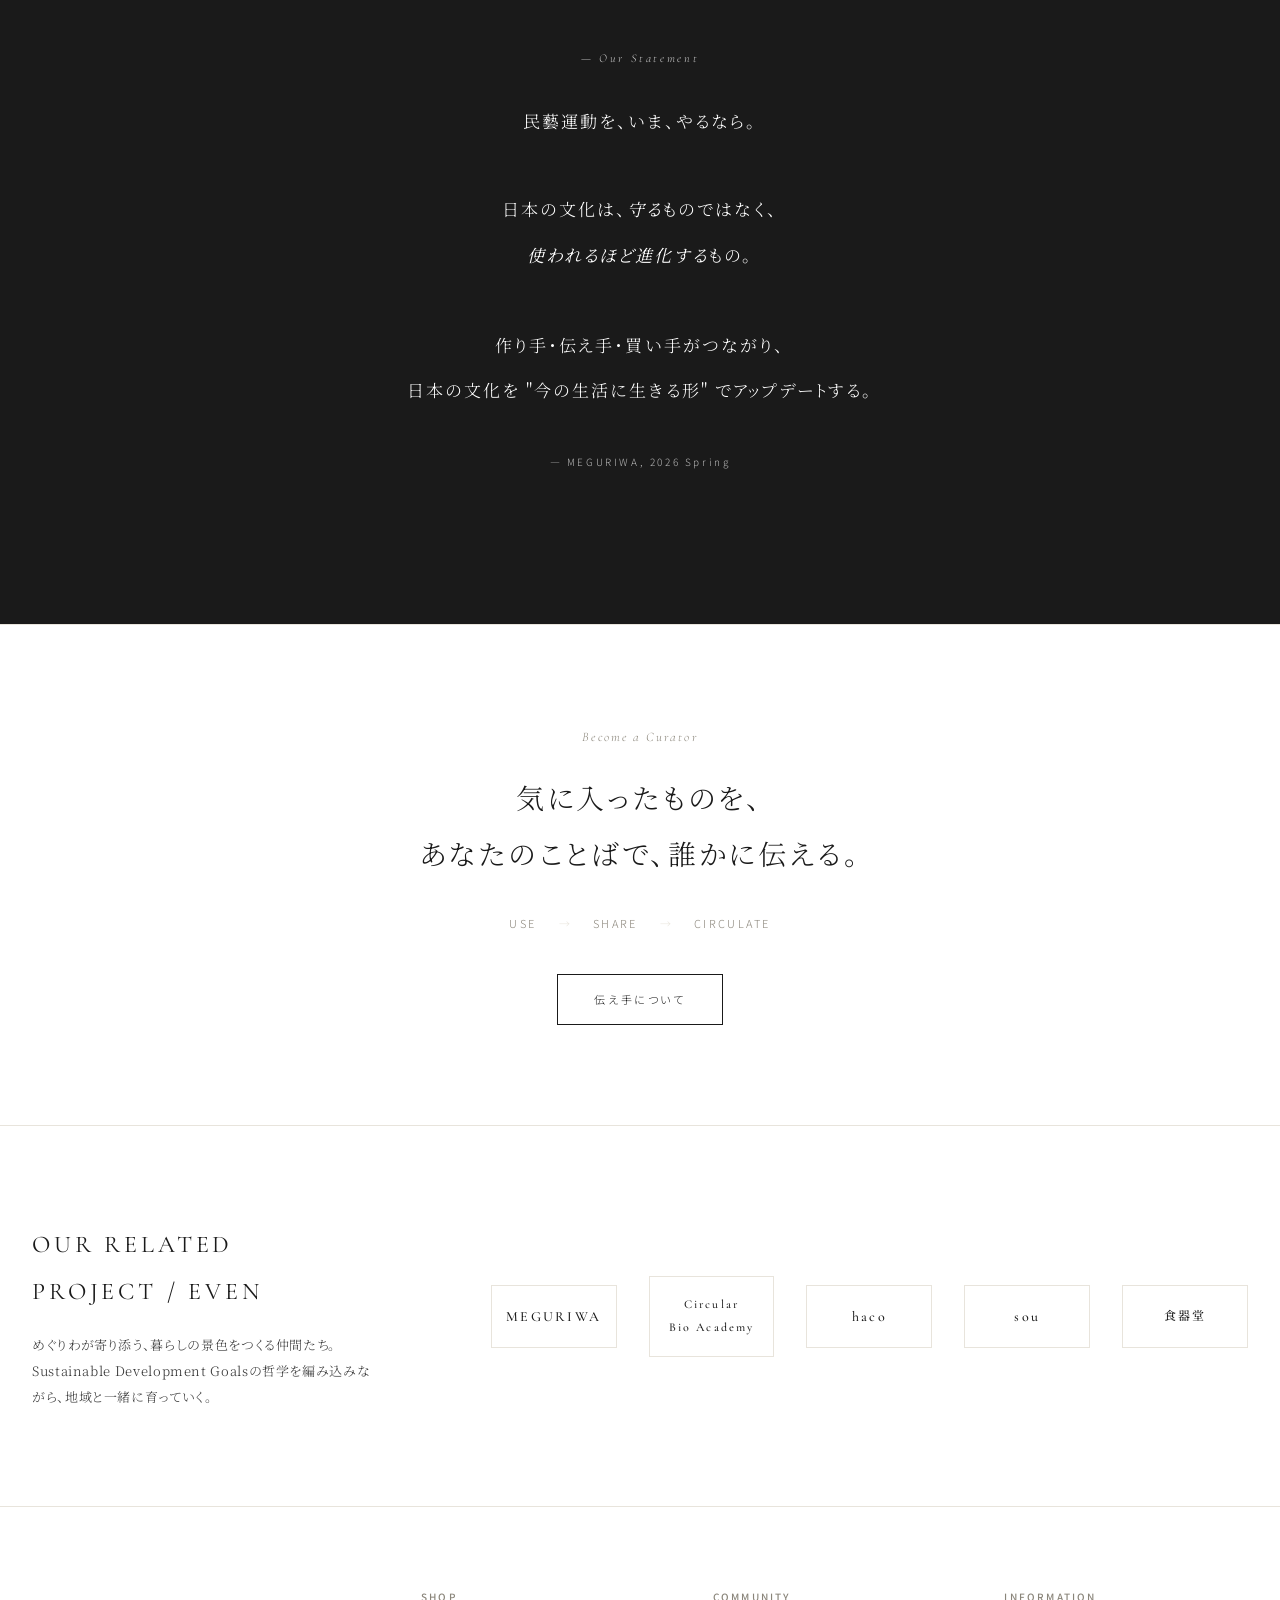
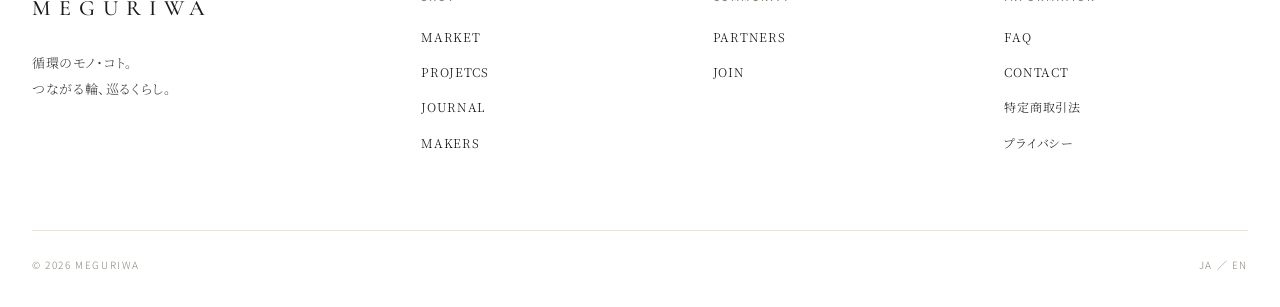
==== commit 2a6e7f70: "TOP: remove Growth Partner banner section + CSS (kept on JOIN page)" ====
--- a/index_v2.html
+++ b/index_v2.html
@@ -494,85 +494,6 @@
 }
 
 
-/* ----------- Growth Partner Banner (JOIN下に配置) ----------- */
-.growth-banner{
-  padding:80px 0 120px;
-  border-top:1px solid var(--line);
-  background:#fff;
-}
-.growth-banner__inner{
-  max-width:1080px;
-  margin:0 auto;
-  padding:64px 56px;
-  background:var(--ink);
-  color:#fff;
-  position:relative;
-  overflow:hidden;
-}
-.growth-banner__free{
-  position:absolute;
-  top:32px;right:32px;
-  font-family:var(--display);font-style:italic;
-  font-size:14px;letter-spacing:0.12em;
-  color:#c9bfa8;
-  border:1px solid #c9bfa8;
-  padding:6px 14px;
-  border-radius:0;
-}
-.growth-banner__eyebrow{
-  font-family:var(--display);font-style:italic;font-size:13px;
-  color:#c9bfa8;letter-spacing:0.16em;margin:0 0 18px;
-}
-.growth-banner__title{
-  font-family:var(--serif);
-  font-size:clamp(22px,2.4vw,30px);
-  font-weight:300;letter-spacing:0.08em;line-height:1.7;
-  margin:0 0 28px;
-  max-width:680px;
-}
-.growth-banner__title em{
-  font-family:var(--display);font-style:italic;font-weight:400;
-}
-.growth-banner__lead{
-  font-size:14px;line-height:2.1;color:#d4cdbe;
-  margin:0 0 40px;max-width:600px;
-}
-.growth-banner__features{
-  display:flex;gap:24px;flex-wrap:wrap;
-  margin:0 0 40px;
-  font-family:var(--sans);font-size:11px;letter-spacing:0.18em;color:#c9bfa8;
-}
-.growth-banner__features span{
-  border:1px solid rgba(201,191,168,0.3);
-  padding:8px 16px;
-}
-.growth-banner__cta{
-  display:inline-block;
-  font-family:var(--sans);font-size:11px;letter-spacing:0.24em;
-  padding:14px 36px;
-  border:1px solid #fff;background:transparent;color:#fff;
-  transition:background .3s,color .3s;
-}
-.growth-banner__cta:hover{background:#fff;color:var(--ink)}
-.growth-banner__results{
-  margin-top:48px;padding-top:32px;
-  border-top:1px solid rgba(255,255,255,0.15);
-}
-.growth-banner__results-label{
-  font-family:var(--sans);font-size:10px;letter-spacing:0.22em;color:#c9bfa8;
-  margin:0 0 16px;text-transform:uppercase;
-}
-.growth-banner__results-list{
-  font-family:var(--display);font-size:15px;letter-spacing:0.06em;color:#fff;
-  margin:0;line-height:2;font-style:italic;
-}
-
-@media (max-width:760px){
-  .growth-banner__inner{padding:48px 32px}
-  .growth-banner__free{top:24px;right:24px;font-size:12px;padding:4px 10px}
-  .growth-banner__features{gap:8px}
-  .growth-banner__features span{font-size:10px;padding:6px 12px}
-}
 
 </style>
 </head>
@@ -583,15 +504,15 @@
   <div class="site-header__inner">
     <div class="site-header__logo">MEGURIWA</div>
     <nav class="site-nav">
-      <a href="#">HOME</a>
-      <a href="#">MARKET</a>
-      <a href="#">PROJETCS</a>
+      <a href="index_v2.html" class="is-active">HOME</a>
+      <a href="pages/market.html">MARKET</a>
+      <a href="pages/projects.html">PROJETCS</a>
       <a href="#">JOURNAL</a>
-      <a href="#">MAKERS</a>
-      <a href="#">PARTNERS</a>
-      <a href="#">JOIN</a>
+      <a href="pages/makers.html">MAKERS</a>
+      <a href="pages/partners.html">PARTNERS</a>
+      <a href="pages/join.html">JOIN</a>
       <a href="#">FAQ</a>
-      <a href="#">CONTACT</a>
+      <a href="https://meguriwasupport.studio.site/" target="_blank" rel="noopener">CONTACT</a>
     </nav>
     <div class="site-header__lang">
       <span class="active">JA</span> ／ <span>EN</span>
@@ -664,7 +585,7 @@
     </div>
 
     <div style="text-align:center;margin-top:48px">
-      <a href="#" class="tsukurite__more">つくりて 一覧 →</a>
+      <a href="pages/makers.html" class="tsukurite__more">つくりて 一覧 →</a>
     </div>
   </div>
 </section>
@@ -781,7 +702,7 @@
     </div>
 
     <div class="market__cta">
-      <a href="#" class="btn-line">商品 一覧</a>
+      <a href="pages/market.html" class="btn-line">商品 一覧</a>
     </div>
   </div>
 </section>
@@ -825,40 +746,6 @@
         <h3 class="latest-card__title">"巡るリサイクルアート"の世界 ／ 門衛製造／門衛製造株式会社 代表取締役</h3>
         <p class="latest-card__meta"><span>2026.03.14</span><span>Interview</span></p>
       </article>
-    </div>
-  </div>
-</section>
-
-<!-- ============= GROWTH PARTNER BANNER ============= -->
-<section class="growth-banner">
-  <div class="container">
-    <div class="growth-banner__inner">
-      <div class="growth-banner__free">サイト構築費 無料</div>
-      <p class="growth-banner__eyebrow">For Makers — もう一歩、踏み込みたい方へ</p>
-      <h3 class="growth-banner__title">
-        <em>サイト制作から、運用、売上アップまで。</em><br>
-        あなたのEC事業に、伴走するチームがあります。
-      </h3>
-      <p class="growth-banner__lead">
-        伴走型・AI活用 EC構築パッケージ。<br>
-        初期費用ゼロ、月額制、IT導入補助金対応。<br>
-        Shopifyで構築すれば、ココマースとの商品連携もスムーズ。
-      </p>
-      <div class="growth-banner__features">
-        <span>初期費用 ¥0</span>
-        <span>月額 ¥60,000</span>
-        <span>AI活用</span>
-        <span>IT導入補助金 対応</span>
-        <span>1年伴走</span>
-      </div>
-      <a href="https://meguriwasupport.studio.site/" target="_blank" rel="noopener" class="growth-banner__cta">サービス詳細を見る →</a>
-      <div class="growth-banner__results">
-        <p class="growth-banner__results-label">— Partners</p>
-        <p class="growth-banner__results-list">
-          小山カバーリング ／ LIFT ／ 野村製作所 ／ ENON ／<br>
-          SORENA ／ ヴェールポイント ／ 上野水産 ／ 明国堂
-        </p>
-      </div>
     </div>
   </div>
 </section>
@@ -891,7 +778,7 @@
       <span>Share</span>
       <span>Circulate</span>
     </div>
-    <a href="#" class="btn-line">伝え手について</a>
+    <a href="pages/join.html" class="btn-line">伝え手について</a>
   </div>
 </section>
 
@@ -928,24 +815,24 @@
       <div class="footer__col">
         <h4>Shop</h4>
         <ul>
-          <li><a href="#">MARKET</a></li>
-          <li><a href="#">PROJETCS</a></li>
+          <li><a href="pages/market.html">MARKET</a></li>
+          <li><a href="pages/projects.html">PROJETCS</a></li>
           <li><a href="#">JOURNAL</a></li>
-          <li><a href="#">MAKERS</a></li>
+          <li><a href="pages/makers.html">MAKERS</a></li>
         </ul>
       </div>
       <div class="footer__col">
         <h4>Community</h4>
         <ul>
-          <li><a href="#">PARTNERS</a></li>
-          <li><a href="#">JOIN</a></li>
+          <li><a href="pages/partners.html">PARTNERS</a></li>
+          <li><a href="pages/join.html">JOIN</a></li>
         </ul>
       </div>
       <div class="footer__col">
         <h4>Information</h4>
         <ul>
           <li><a href="#">FAQ</a></li>
-          <li><a href="#">CONTACT</a></li>
+          <li><a href="https://meguriwasupport.studio.site/" target="_blank" rel="noopener">CONTACT</a></li>
           <li><a href="#">特定商取引法</a></li>
           <li><a href="#">プライバシー</a></li>
         </ul>
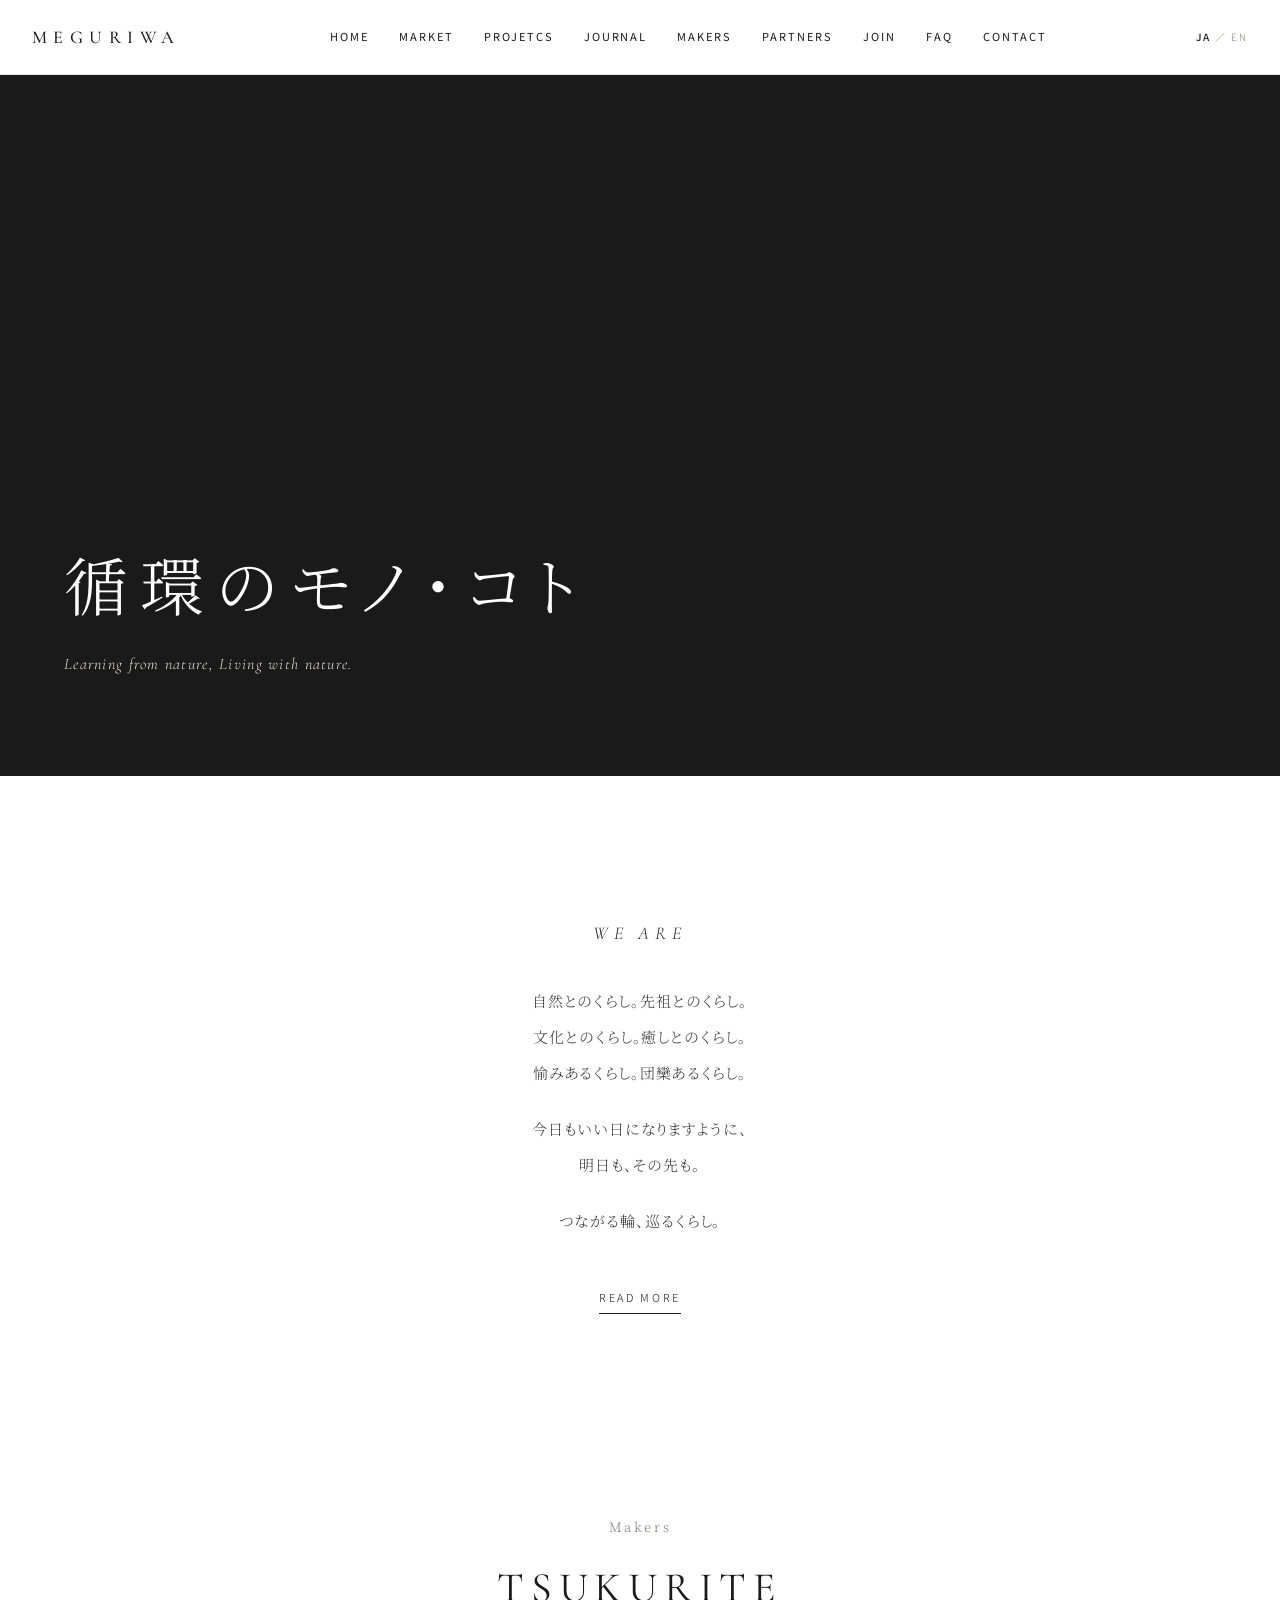
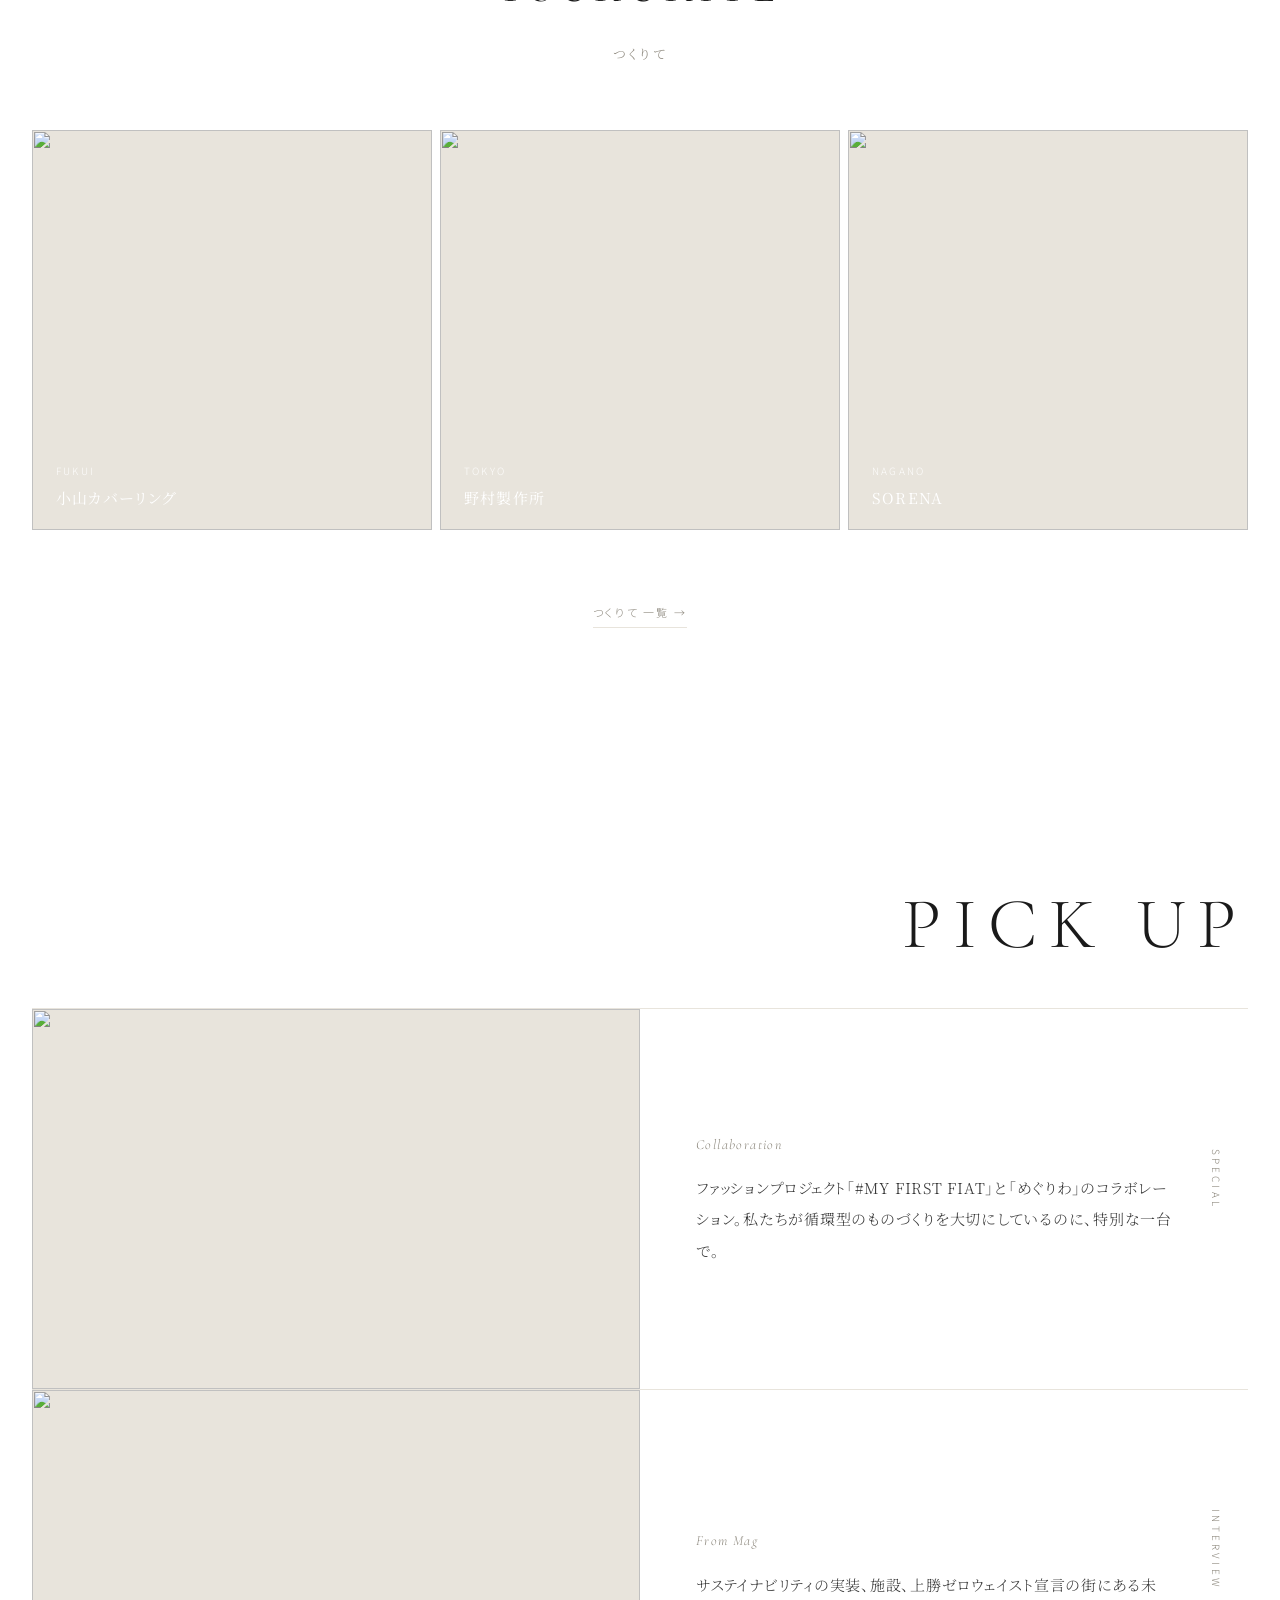
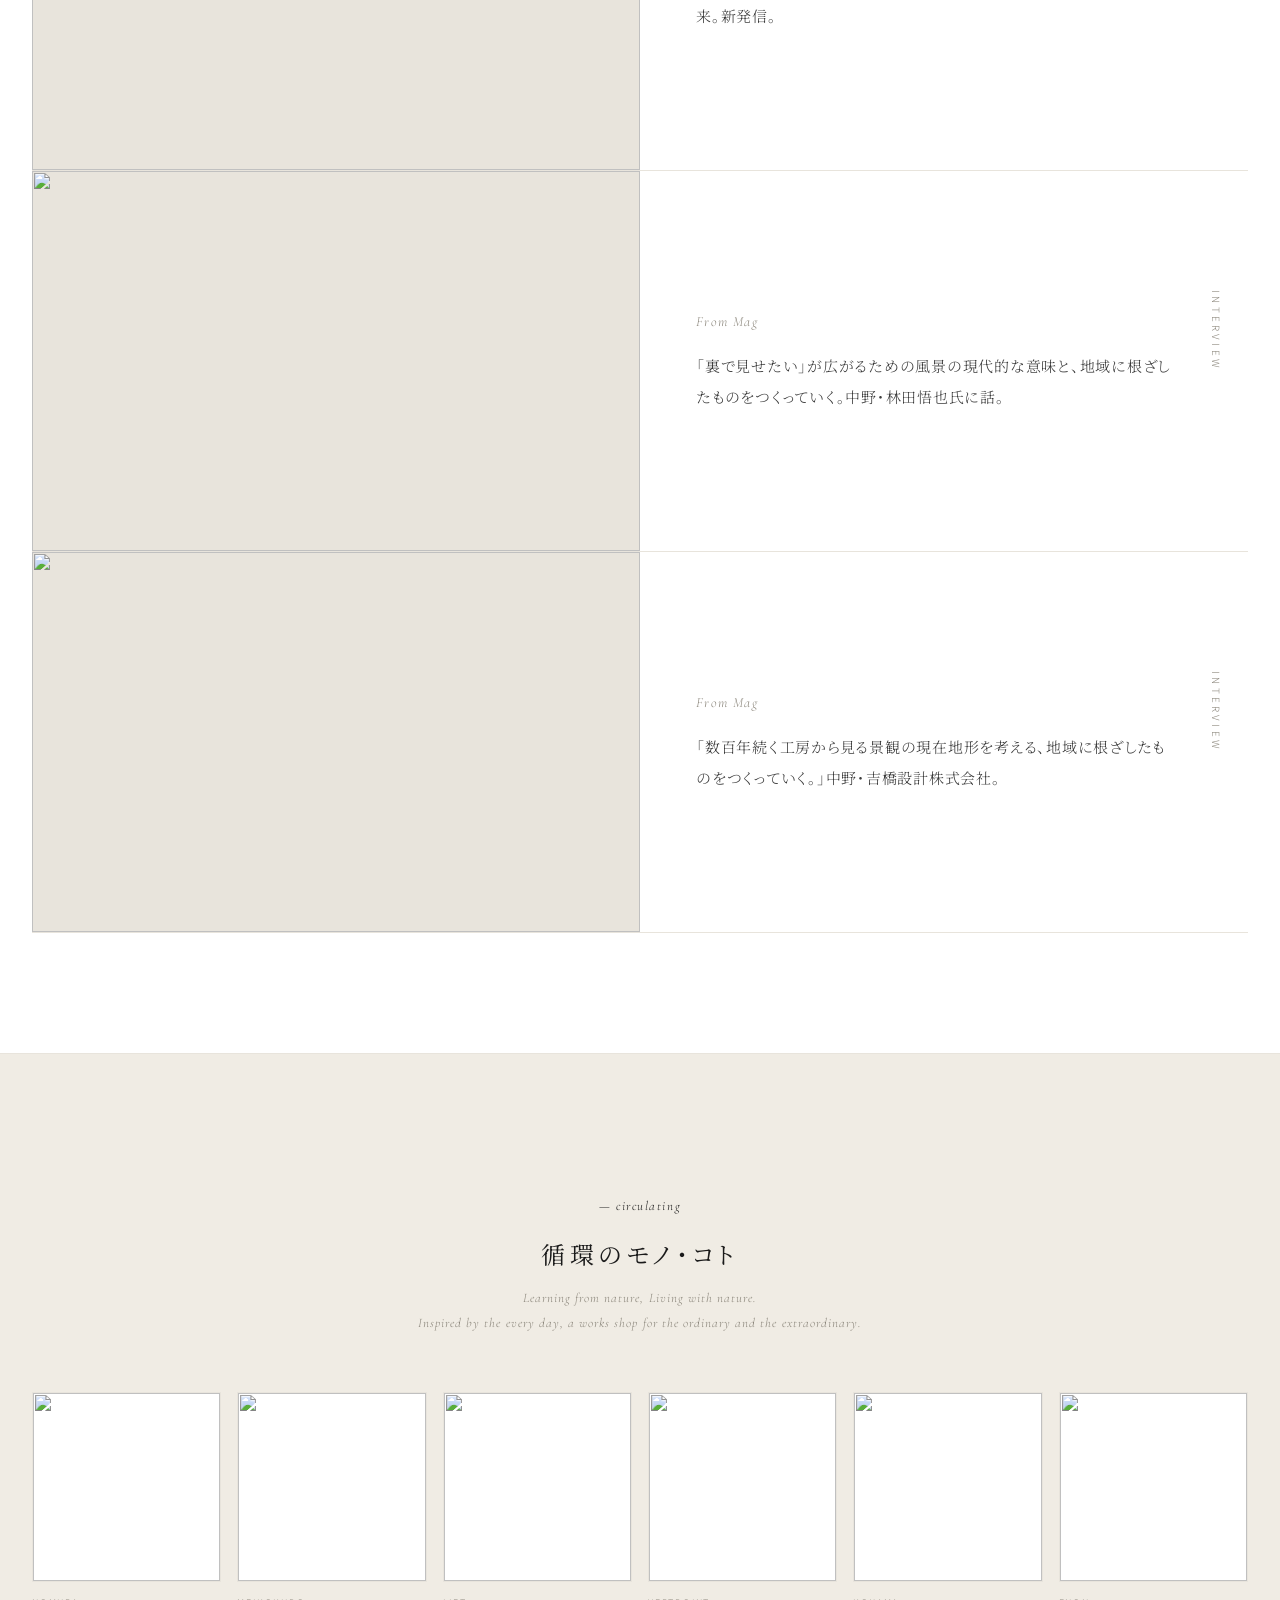
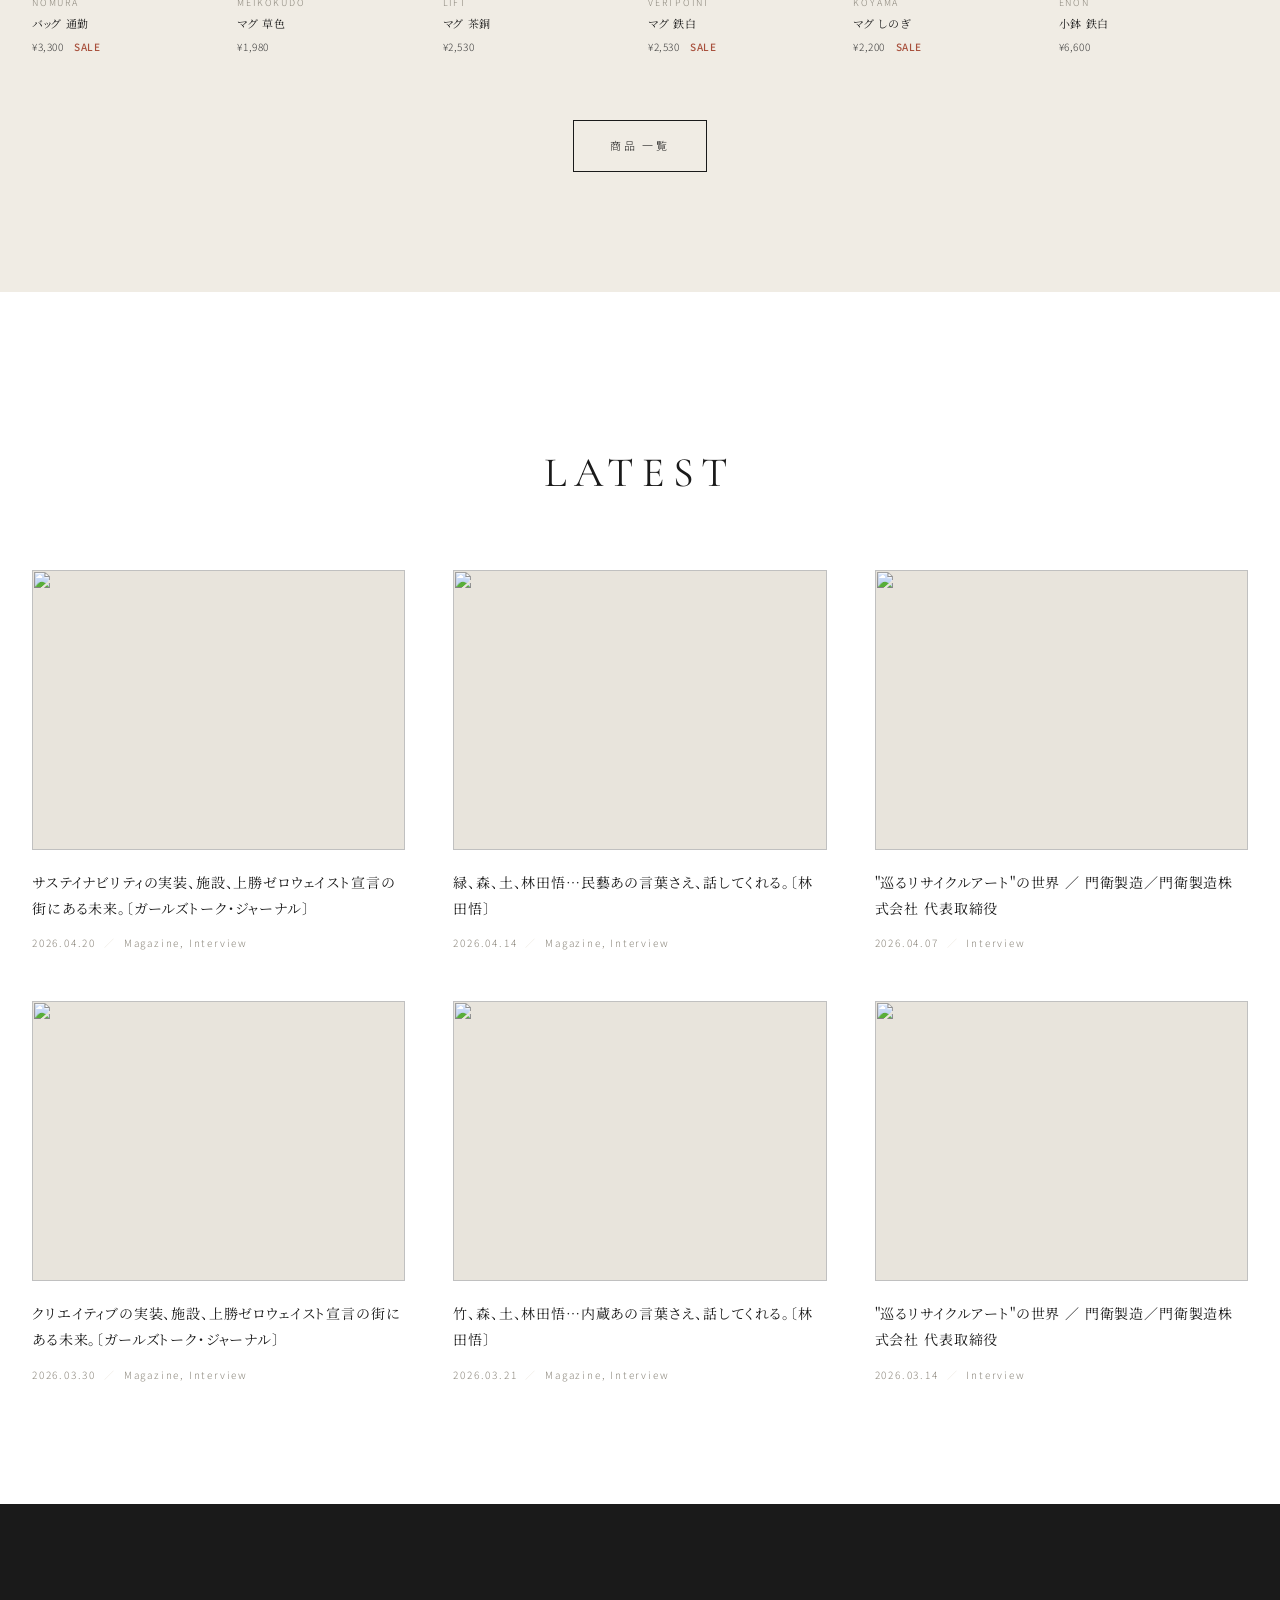
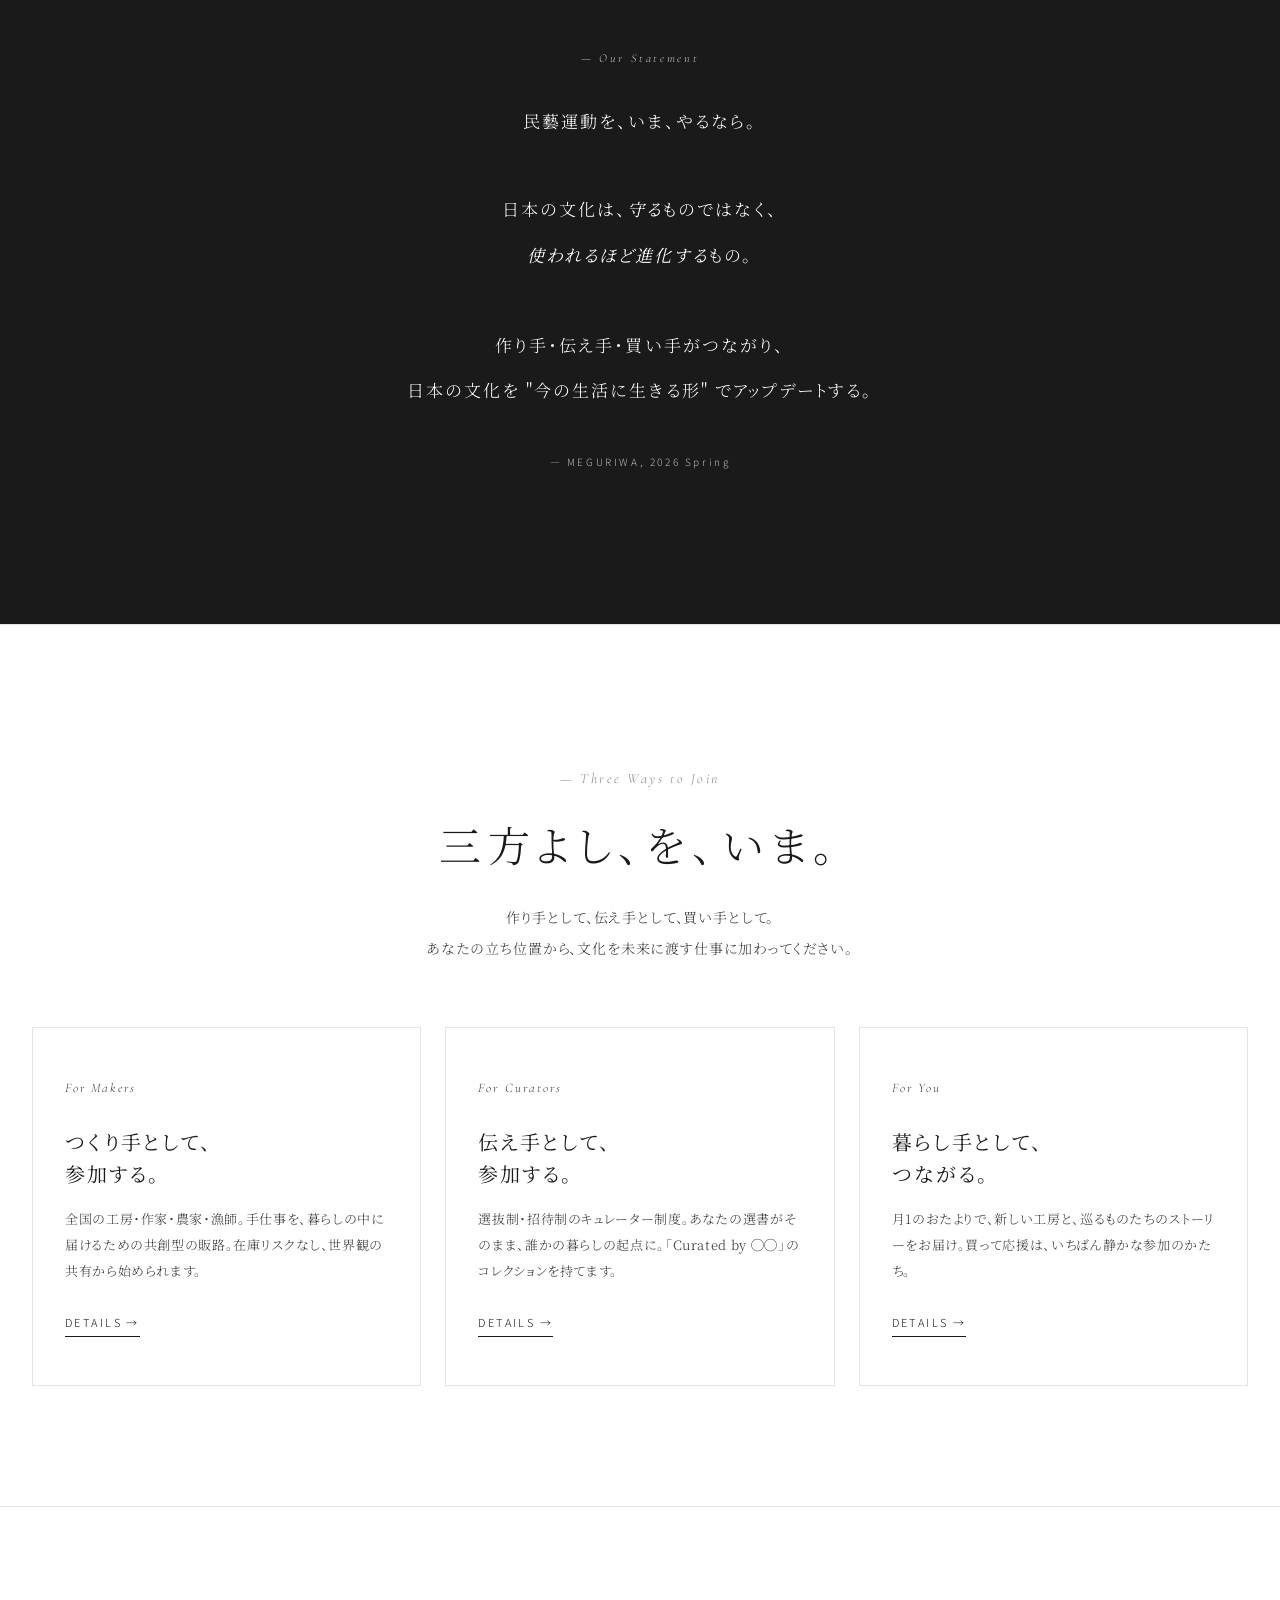
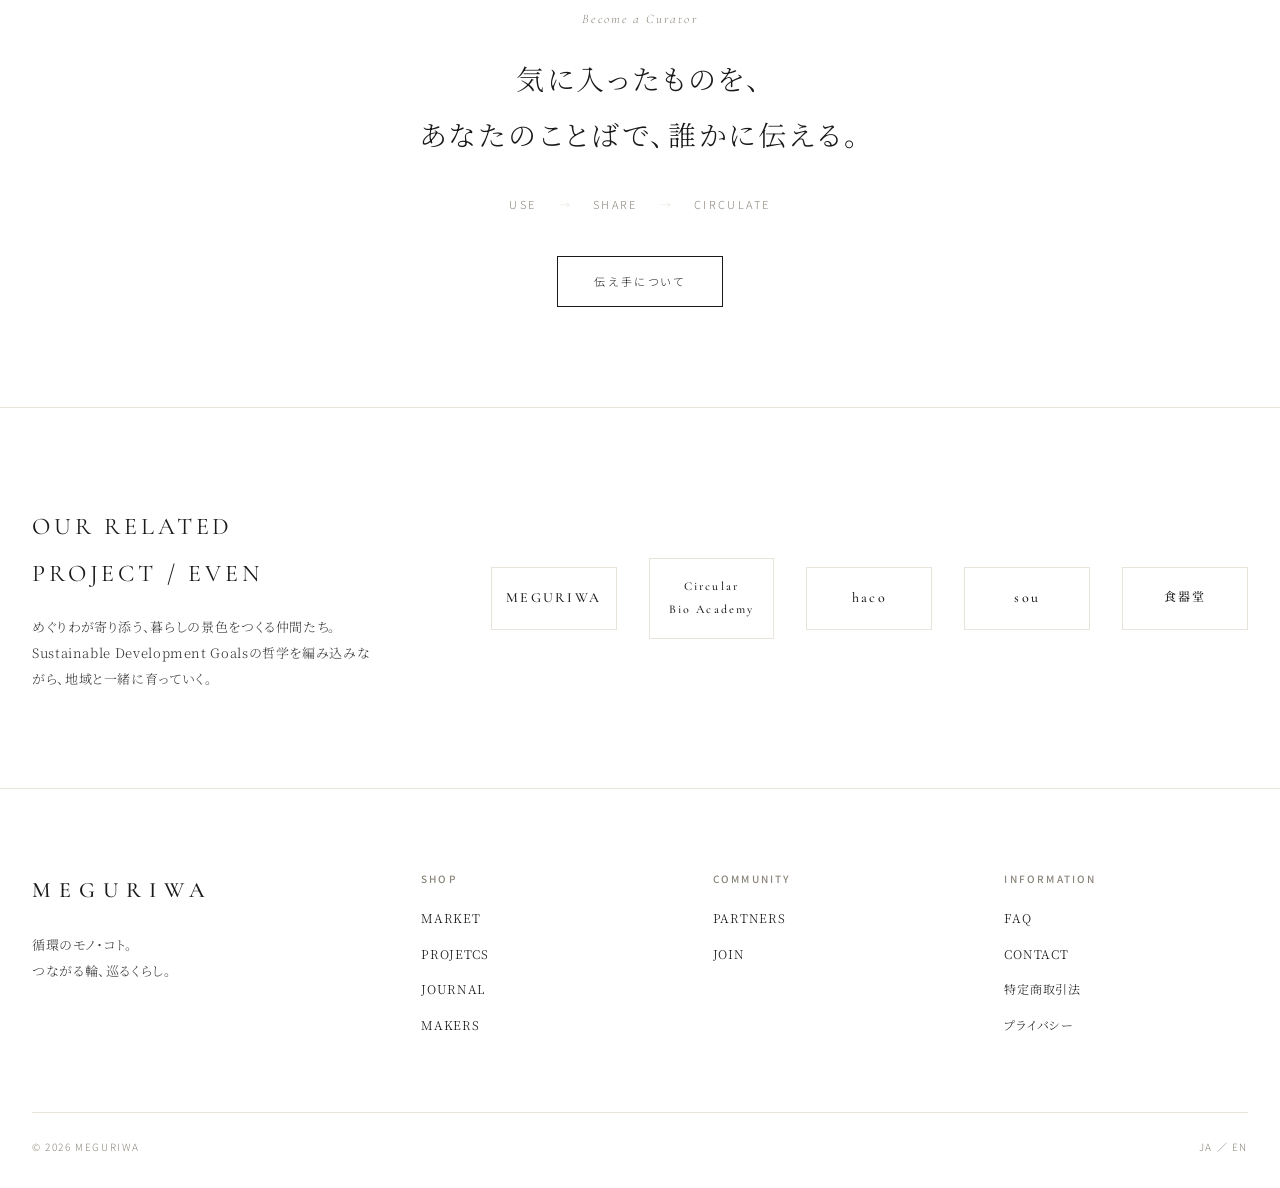
==== commit c05608fb: "JOIN page: vertical-stack rich detail layout / TOP: add 3-card JOIN section after Statement" ====
--- a/index_v2.html
+++ b/index_v2.html
@@ -495,6 +495,70 @@
 
 
 
+
+/* ----------- JOIN section on TOP (3-card 並列) ----------- */
+.top-join{
+  padding:140px 0 120px;
+  background:var(--paper);
+  border-top:1px solid var(--line);
+}
+.top-join__head{text-align:center;margin-bottom:64px}
+.top-join__eyebrow{
+  font-family:var(--display);font-style:italic;font-size:14px;
+  letter-spacing:0.18em;color:var(--muted);margin:0 0 18px;
+}
+.top-join__title{
+  font-family:var(--serif);
+  font-size:clamp(28px,3.4vw,42px);
+  font-weight:300;letter-spacing:0.16em;line-height:1.6;
+  margin:0 0 24px;
+}
+.top-join__lead{
+  font-family:var(--serif);
+  font-size:14px;line-height:2.2;
+  color:var(--ink-soft);
+  max-width:560px;margin:0 auto;letter-spacing:0.06em;
+}
+
+.top-join__cards{
+  display:grid;grid-template-columns:repeat(3,1fr);gap:24px;
+}
+.top-join-card{
+  border:1px solid var(--line);
+  padding:48px 32px;
+  background:var(--paper);
+  display:flex;flex-direction:column;
+  text-align:left;
+  transition:background .3s, border-color .3s;
+}
+.top-join-card:hover{background:var(--line-soft)}
+.top-join-card__badge{
+  font-family:var(--display);font-style:italic;
+  font-size:13px;letter-spacing:0.16em;
+  color:var(--ink-soft);margin:0 0 24px;
+}
+.top-join-card__title{
+  font-family:var(--serif);
+  font-size:20px;font-weight:400;
+  letter-spacing:0.1em;line-height:1.6;
+  margin:0 0 16px;
+}
+.top-join-card__body{
+  font-size:13px;line-height:2;color:var(--ink-soft);
+  margin:0 0 28px;flex:1;
+}
+.top-join-card__link{
+  font-family:var(--sans);font-size:11px;letter-spacing:0.22em;
+  border-bottom:1px solid var(--ink);padding-bottom:3px;
+  color:var(--ink);
+  align-self:flex-start;
+}
+
+@media (max-width:760px){
+  .top-join__cards{grid-template-columns:1fr;gap:16px}
+  .top-join{padding:100px 0 80px}
+}
+
 </style>
 </head>
 <body>
@@ -763,6 +827,49 @@
       日本の文化を "今の生活に生きる形" でアップデートする。
     </p>
     <p class="statement__sig">— MEGURIWA, 2026 Spring</p>
+  </div>
+</section>
+
+<!-- ============= JOIN (3-card 並列・三方よし) ============= -->
+<section class="top-join">
+  <div class="container">
+    <div class="top-join__head">
+      <p class="top-join__eyebrow">— Three Ways to Join</p>
+      <h2 class="top-join__title">三方よし、を、いま。</h2>
+      <p class="top-join__lead">
+        作り手として、伝え手として、買い手として。<br>
+        あなたの立ち位置から、文化を未来に渡す仕事に加わってください。
+      </p>
+    </div>
+
+    <div class="top-join__cards">
+      <a href="pages/join.html" class="top-join-card">
+        <p class="top-join-card__badge">For Makers</p>
+        <h3 class="top-join-card__title">つくり手として、<br>参加する。</h3>
+        <p class="top-join-card__body">
+          全国の工房・作家・農家・漁師。手仕事を、暮らしの中に届けるための共創型の販路。在庫リスクなし、世界観の共有から始められます。
+        </p>
+        <span class="top-join-card__link">DETAILS →</span>
+      </a>
+
+      <a href="pages/join.html" class="top-join-card">
+        <p class="top-join-card__badge">For Curators</p>
+        <h3 class="top-join-card__title">伝え手として、<br>参加する。</h3>
+        <p class="top-join-card__body">
+          選抜制・招待制のキュレーター制度。あなたの選書がそのまま、誰かの暮らしの起点に。「Curated by ◯◯」のコレクションを持てます。
+        </p>
+        <span class="top-join-card__link">DETAILS →</span>
+      </a>
+
+      <a href="pages/join.html" class="top-join-card">
+        <p class="top-join-card__badge">For You</p>
+        <h3 class="top-join-card__title">暮らし手として、<br>つながる。</h3>
+        <p class="top-join-card__body">
+          月1のおたよりで、新しい工房と、巡るものたちのストーリーをお届け。買って応援は、いちばん静かな参加のかたち。
+        </p>
+        <span class="top-join-card__link">DETAILS →</span>
+      </a>
+    </div>
   </div>
 </section>
 
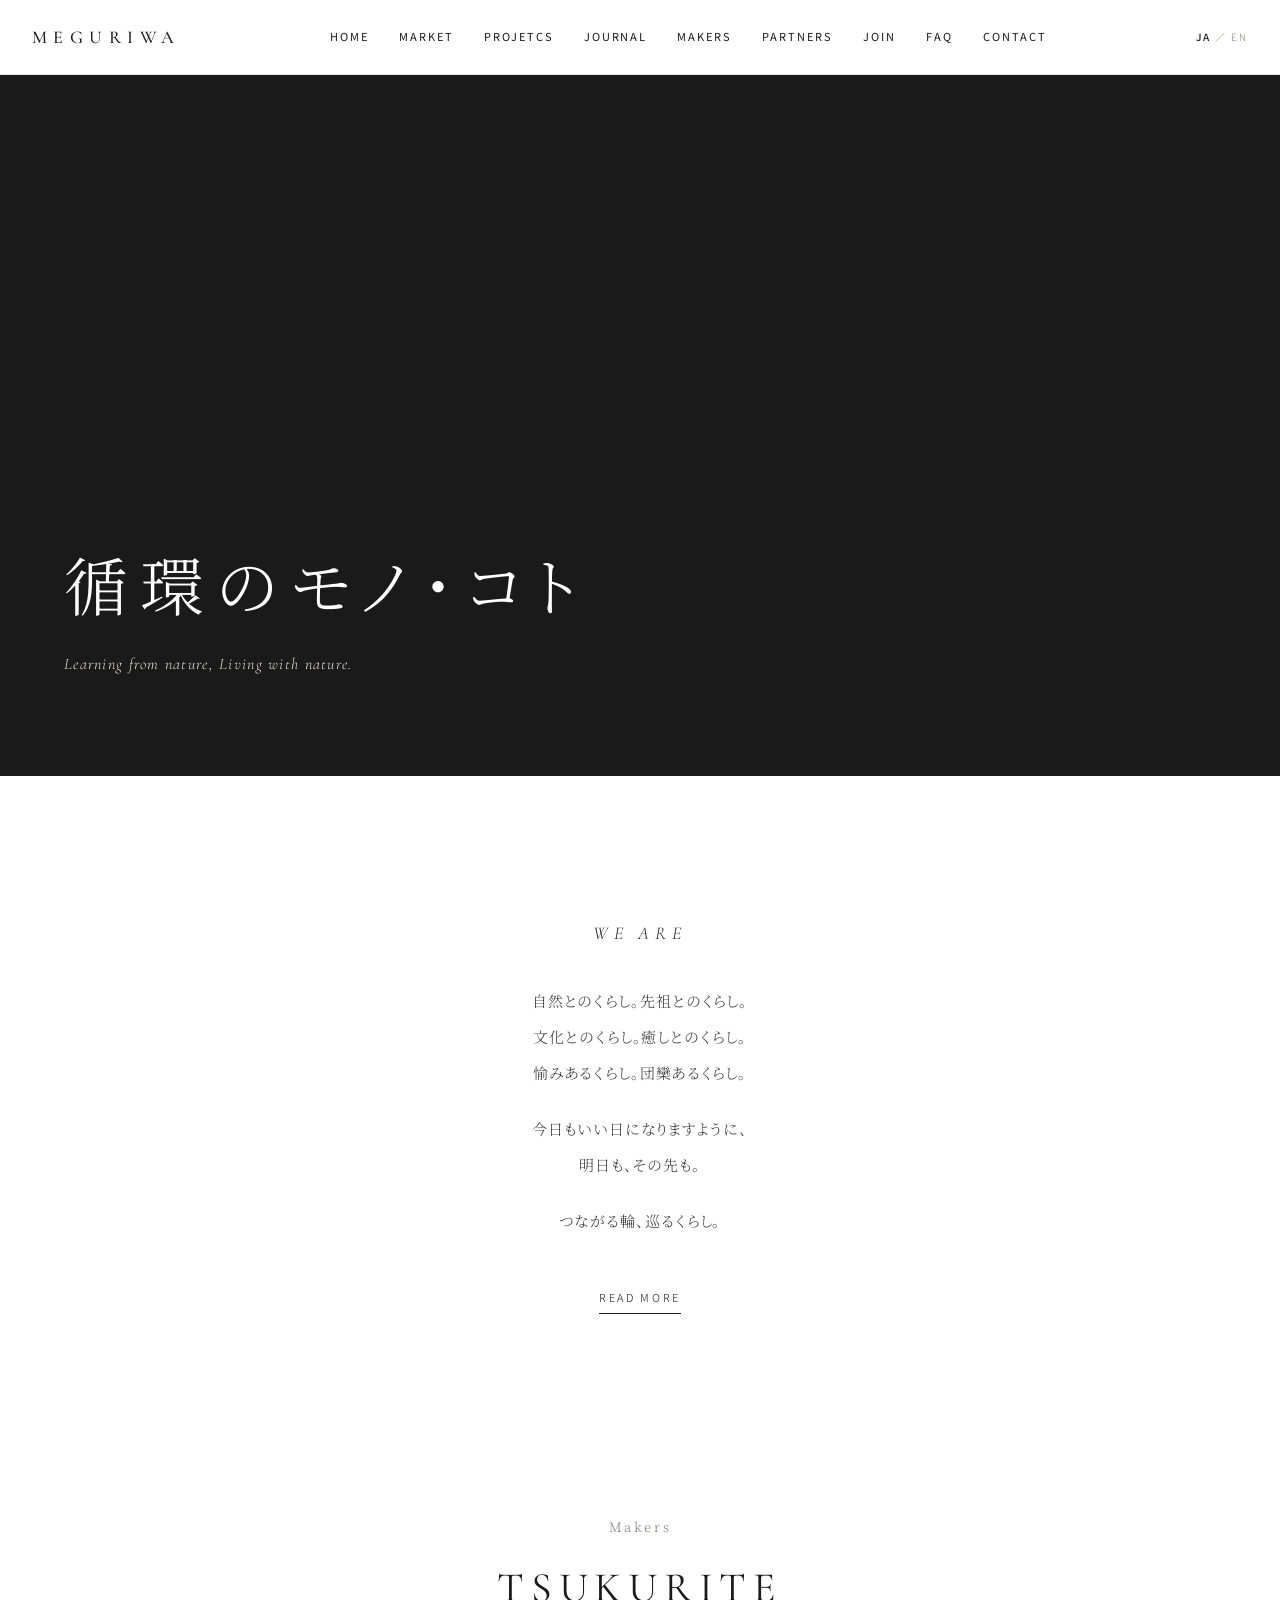
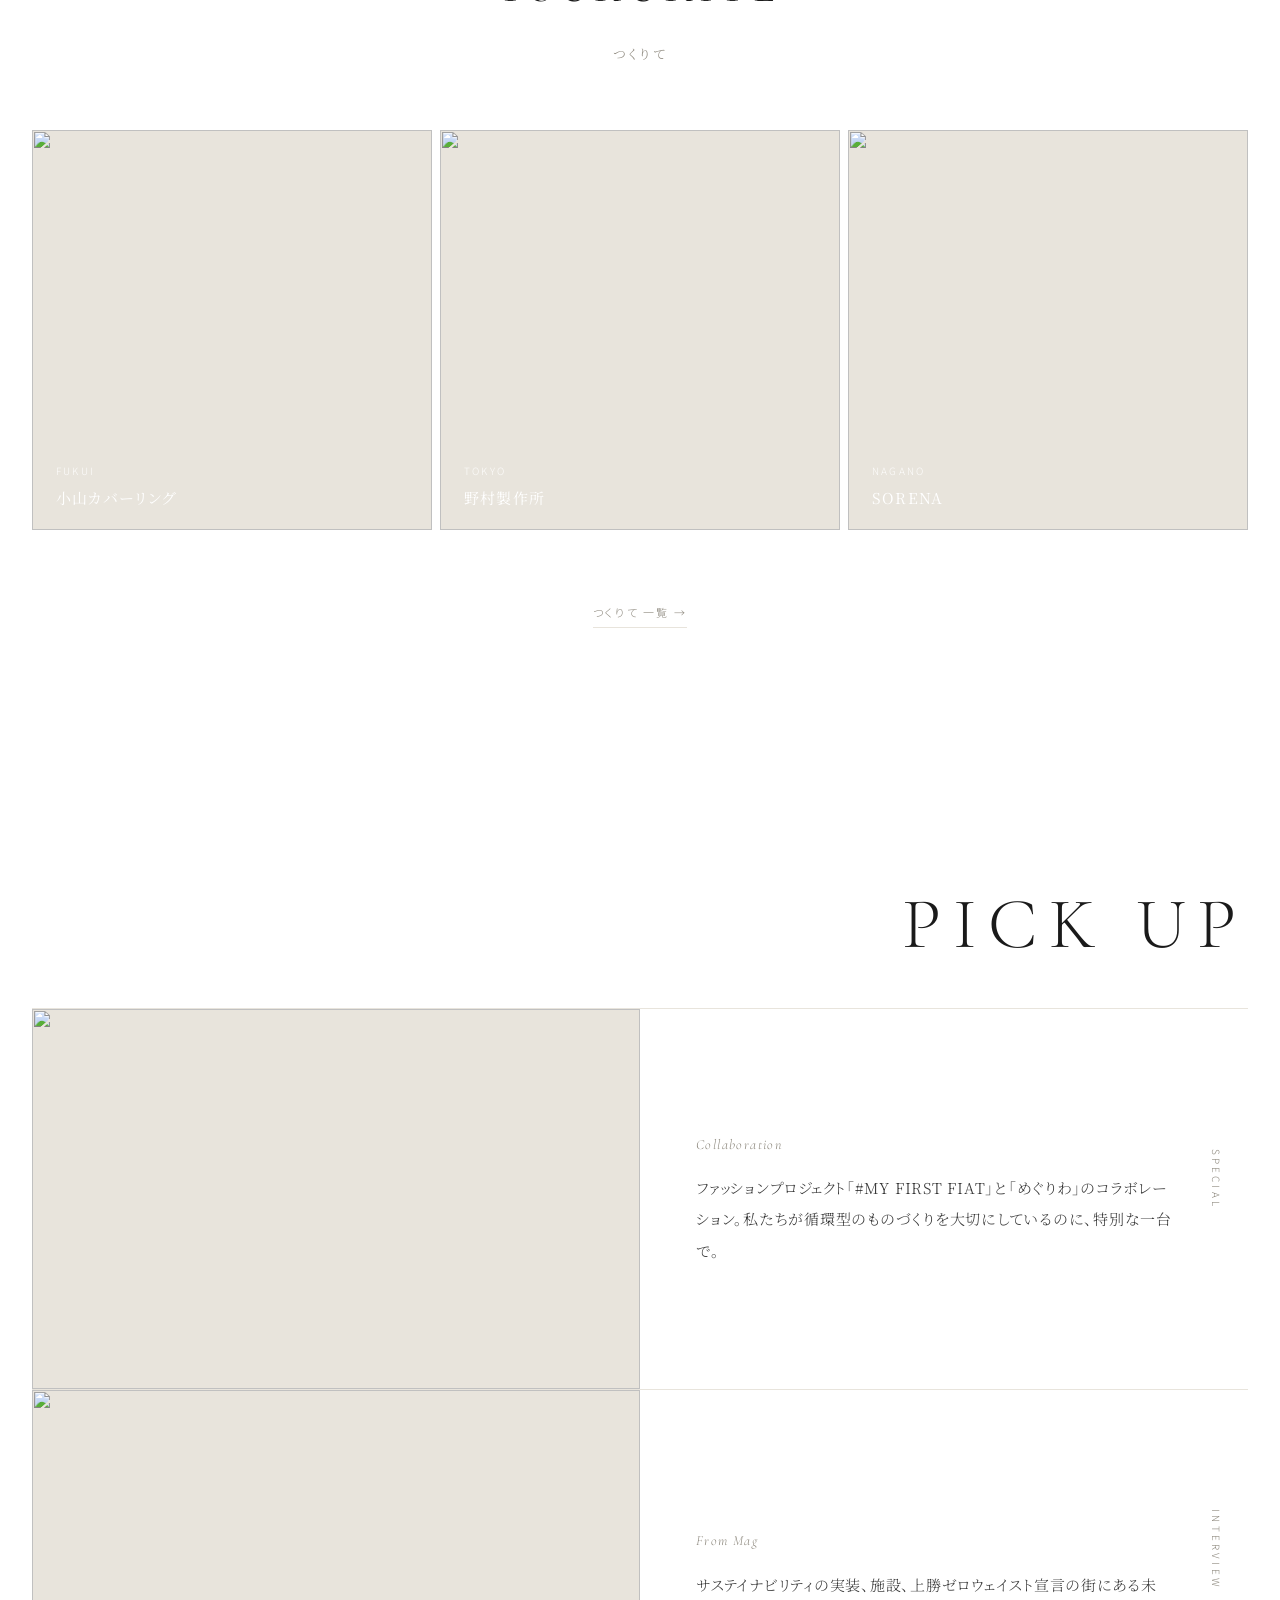
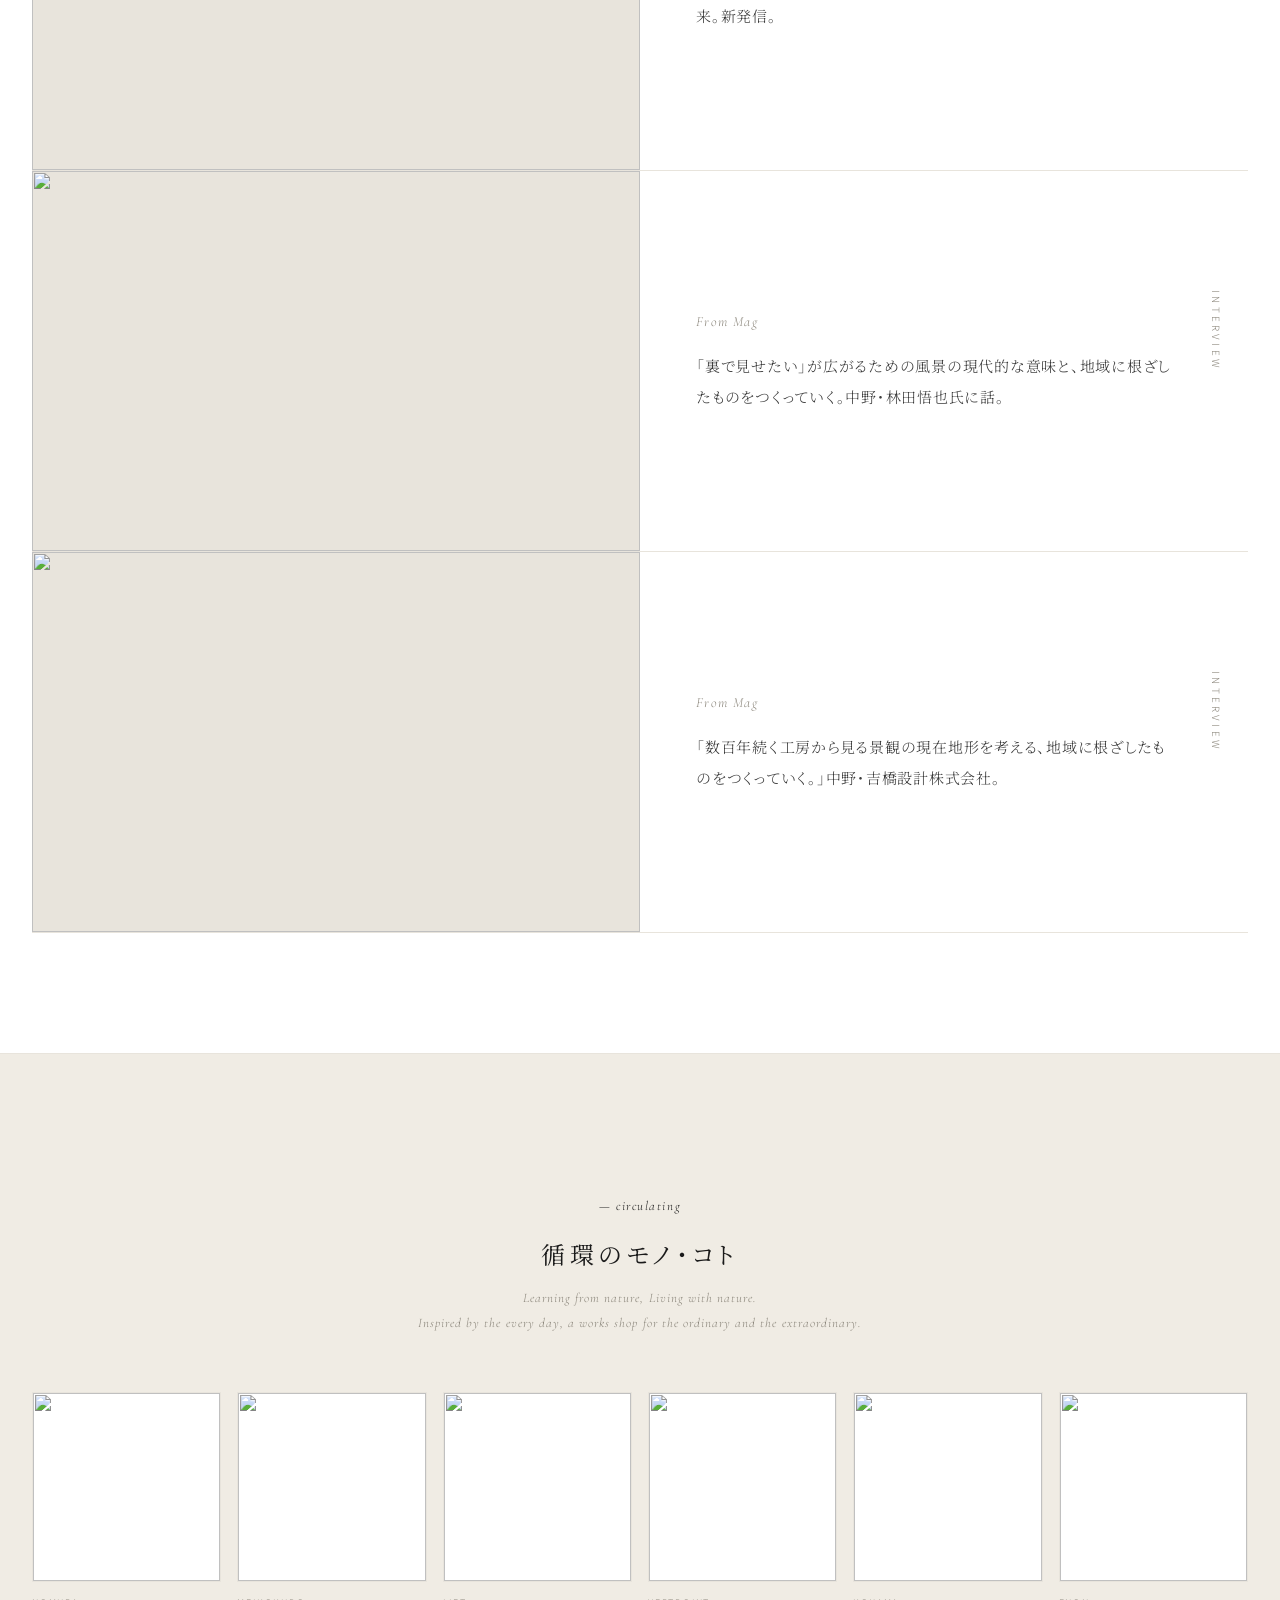
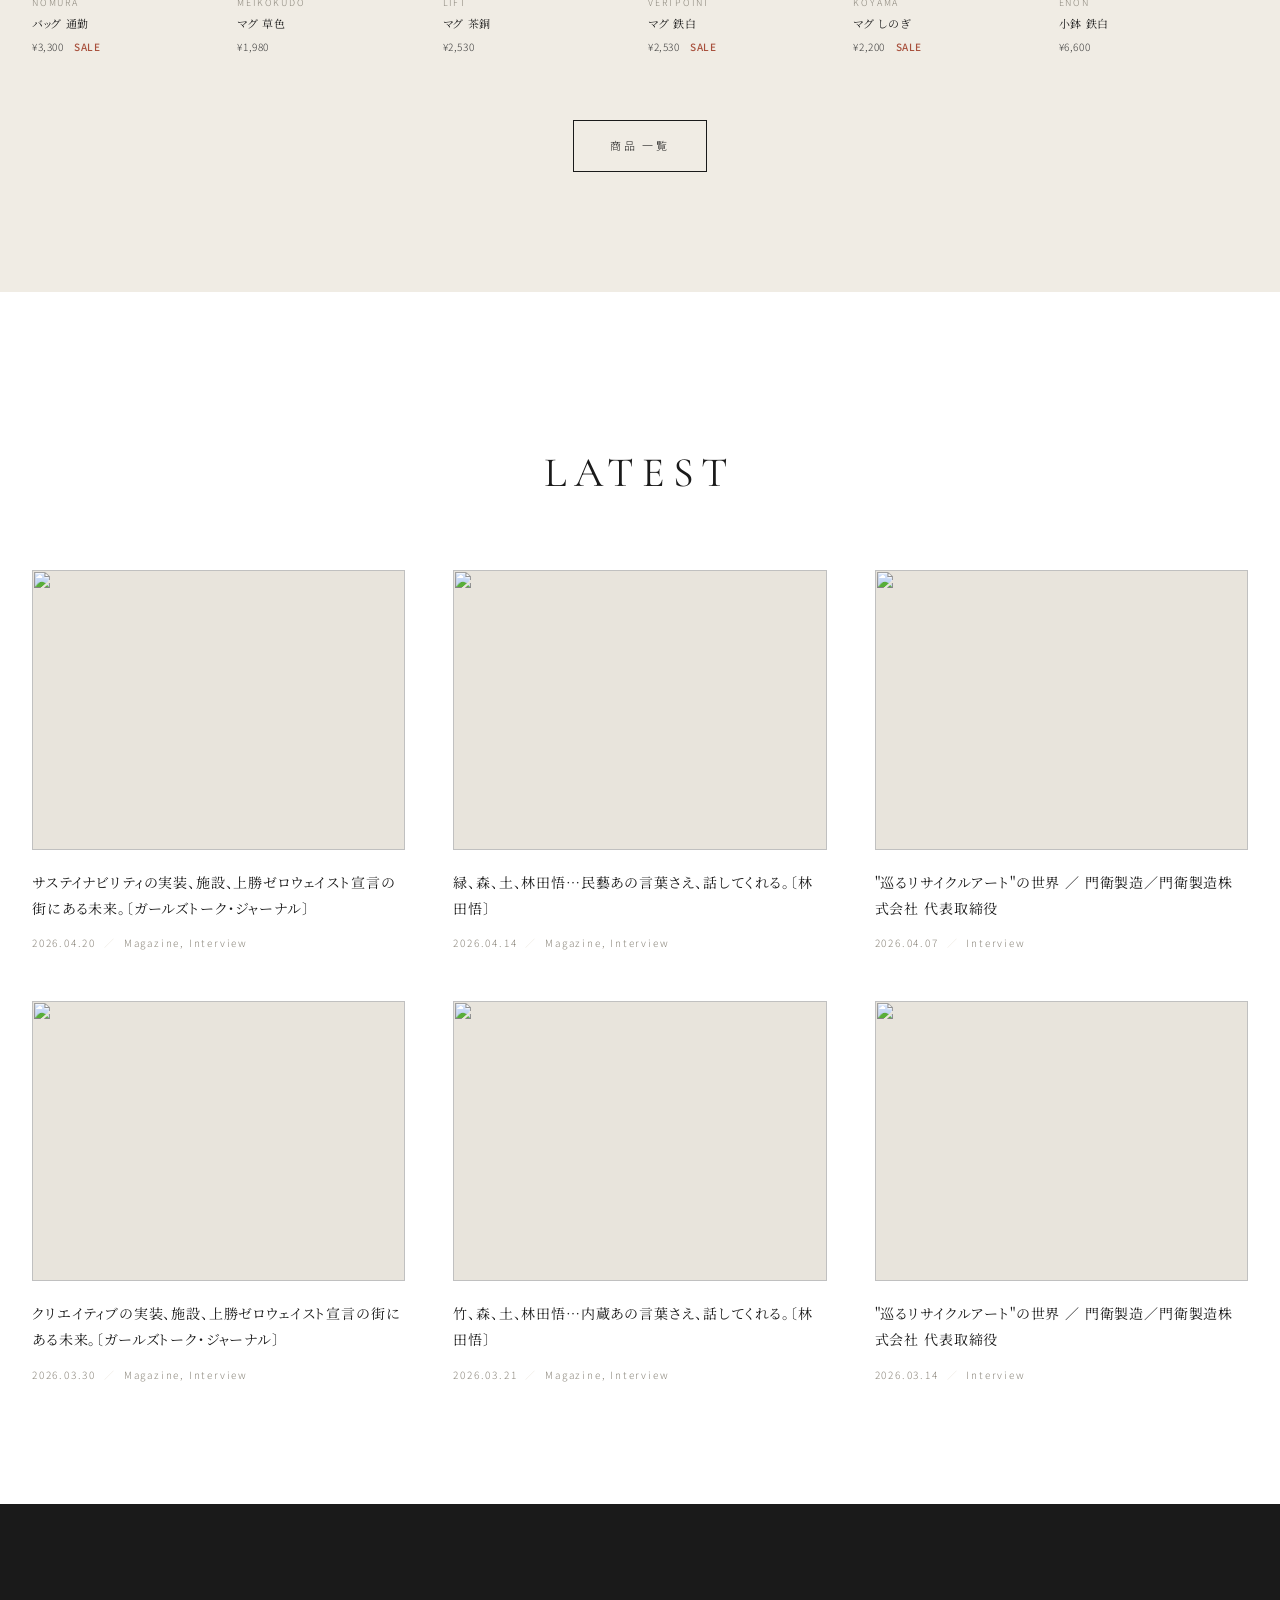
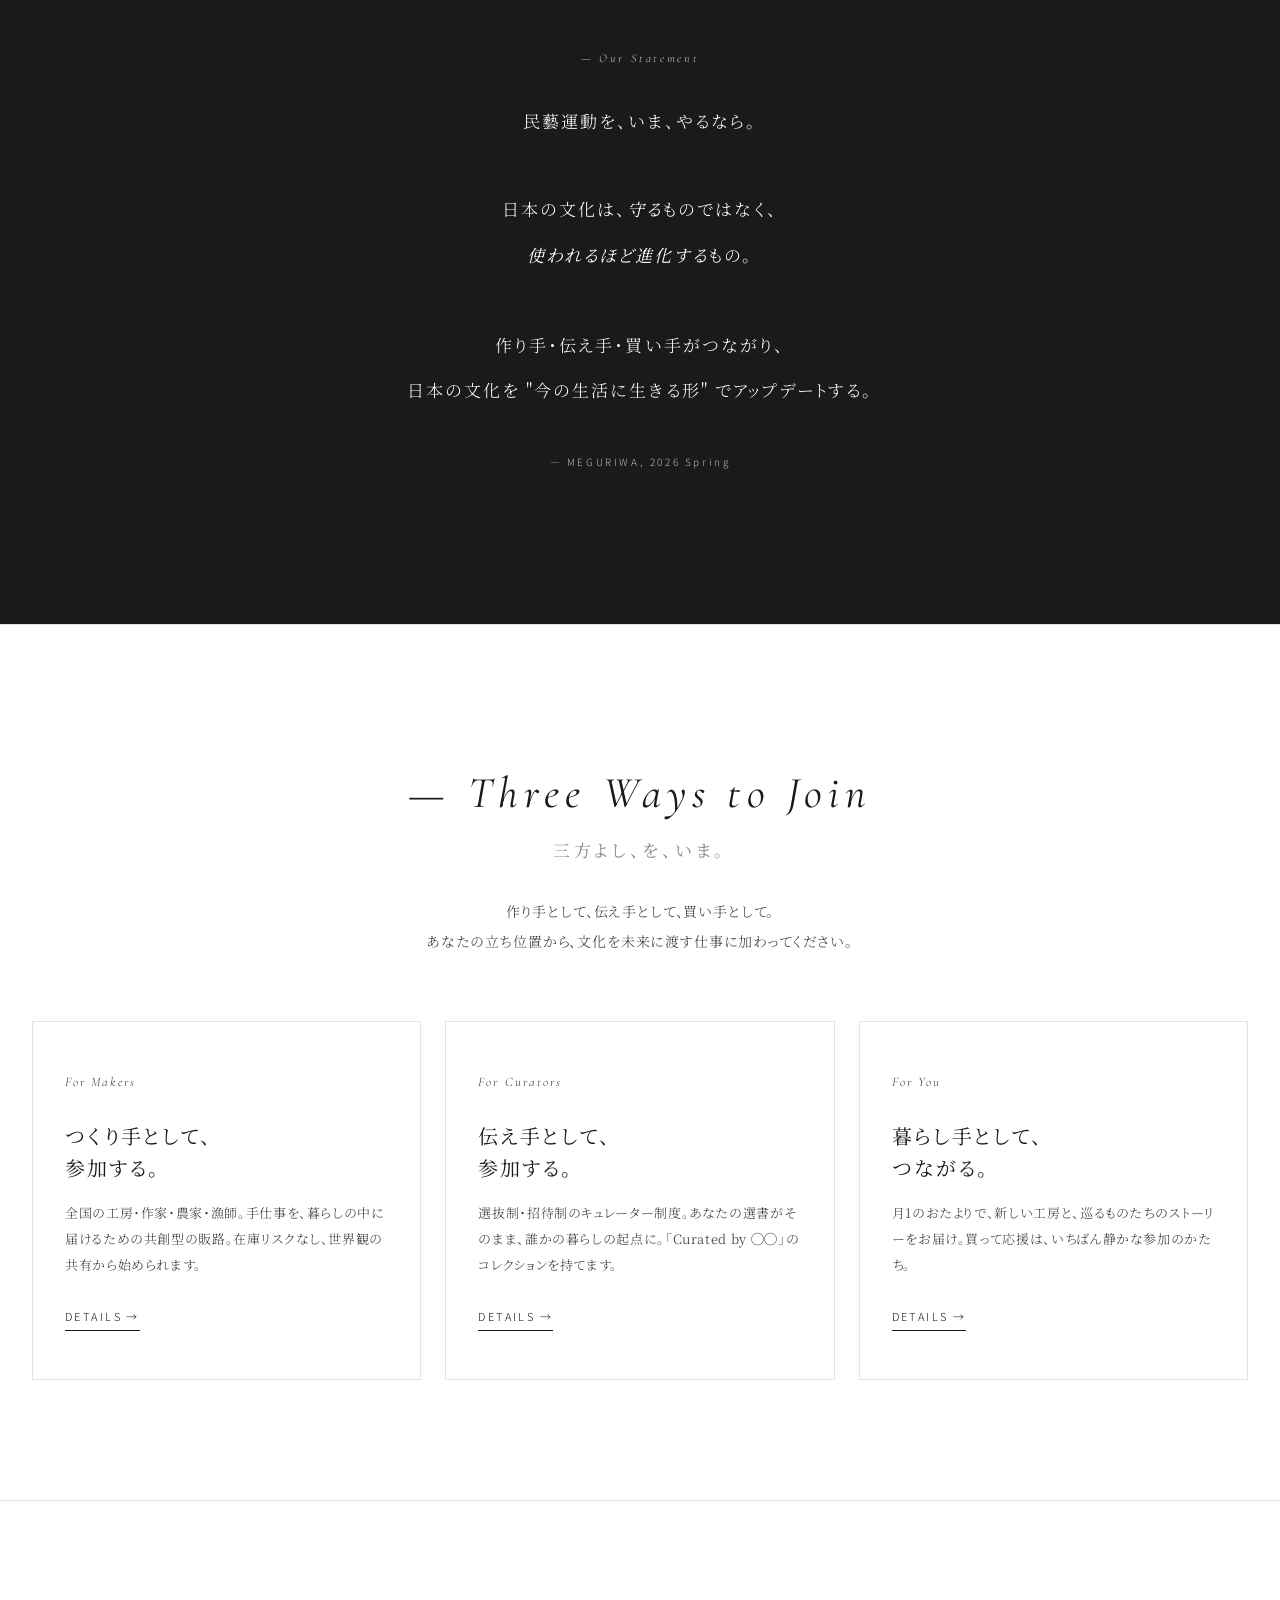
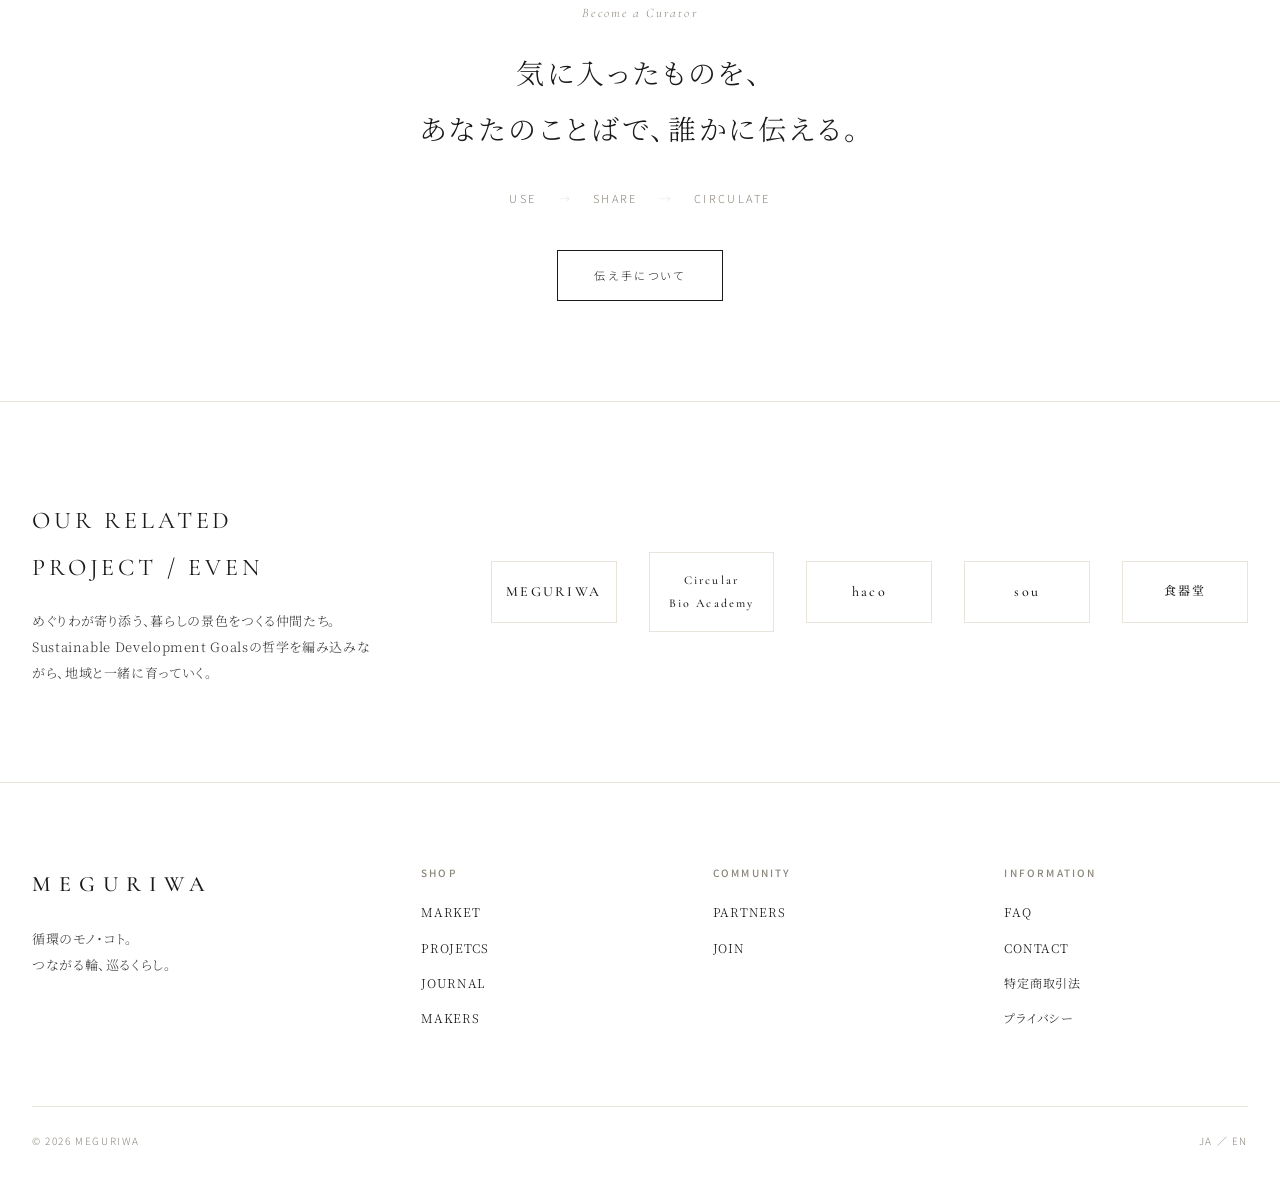
==== commit b6987b7a: "TOP JOIN: enlarge 'Three Ways to Join' eyebrow / shrink '三方よし、を、いま。'" ====
--- a/index_v2.html
+++ b/index_v2.html
@@ -504,14 +504,18 @@
 }
 .top-join__head{text-align:center;margin-bottom:64px}
 .top-join__eyebrow{
-  font-family:var(--display);font-style:italic;font-size:14px;
-  letter-spacing:0.18em;color:var(--muted);margin:0 0 18px;
+  font-family:var(--display);font-style:italic;
+  font-size:clamp(28px,3.6vw,44px);
+  font-weight:400;
+  letter-spacing:0.14em;color:var(--ink);margin:0 0 14px;
+  line-height:1.3;
 }
 .top-join__title{
   font-family:var(--serif);
-  font-size:clamp(28px,3.4vw,42px);
-  font-weight:300;letter-spacing:0.16em;line-height:1.6;
-  margin:0 0 24px;
+  font-size:clamp(14px,1.4vw,17px);
+  font-weight:400;letter-spacing:0.22em;line-height:1.6;
+  color:var(--muted);
+  margin:0 0 32px;
 }
 .top-join__lead{
   font-family:var(--serif);
